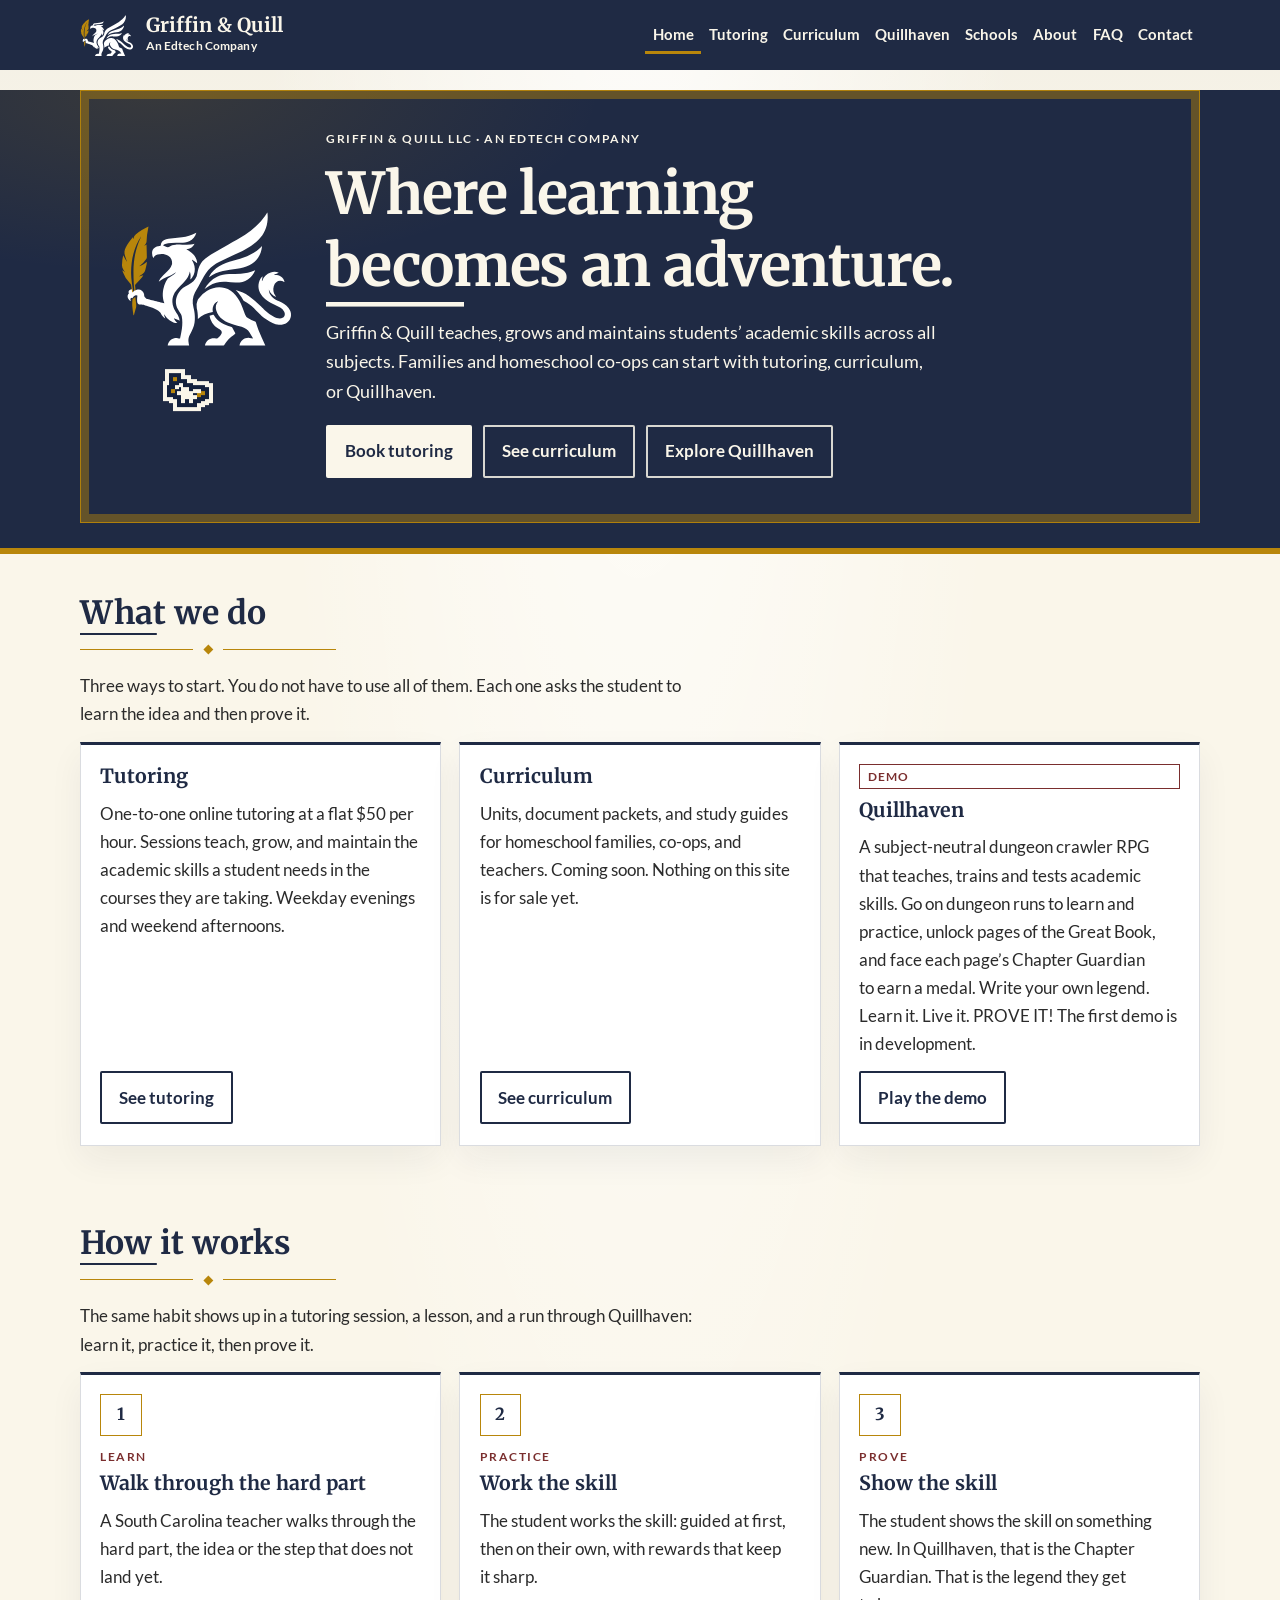
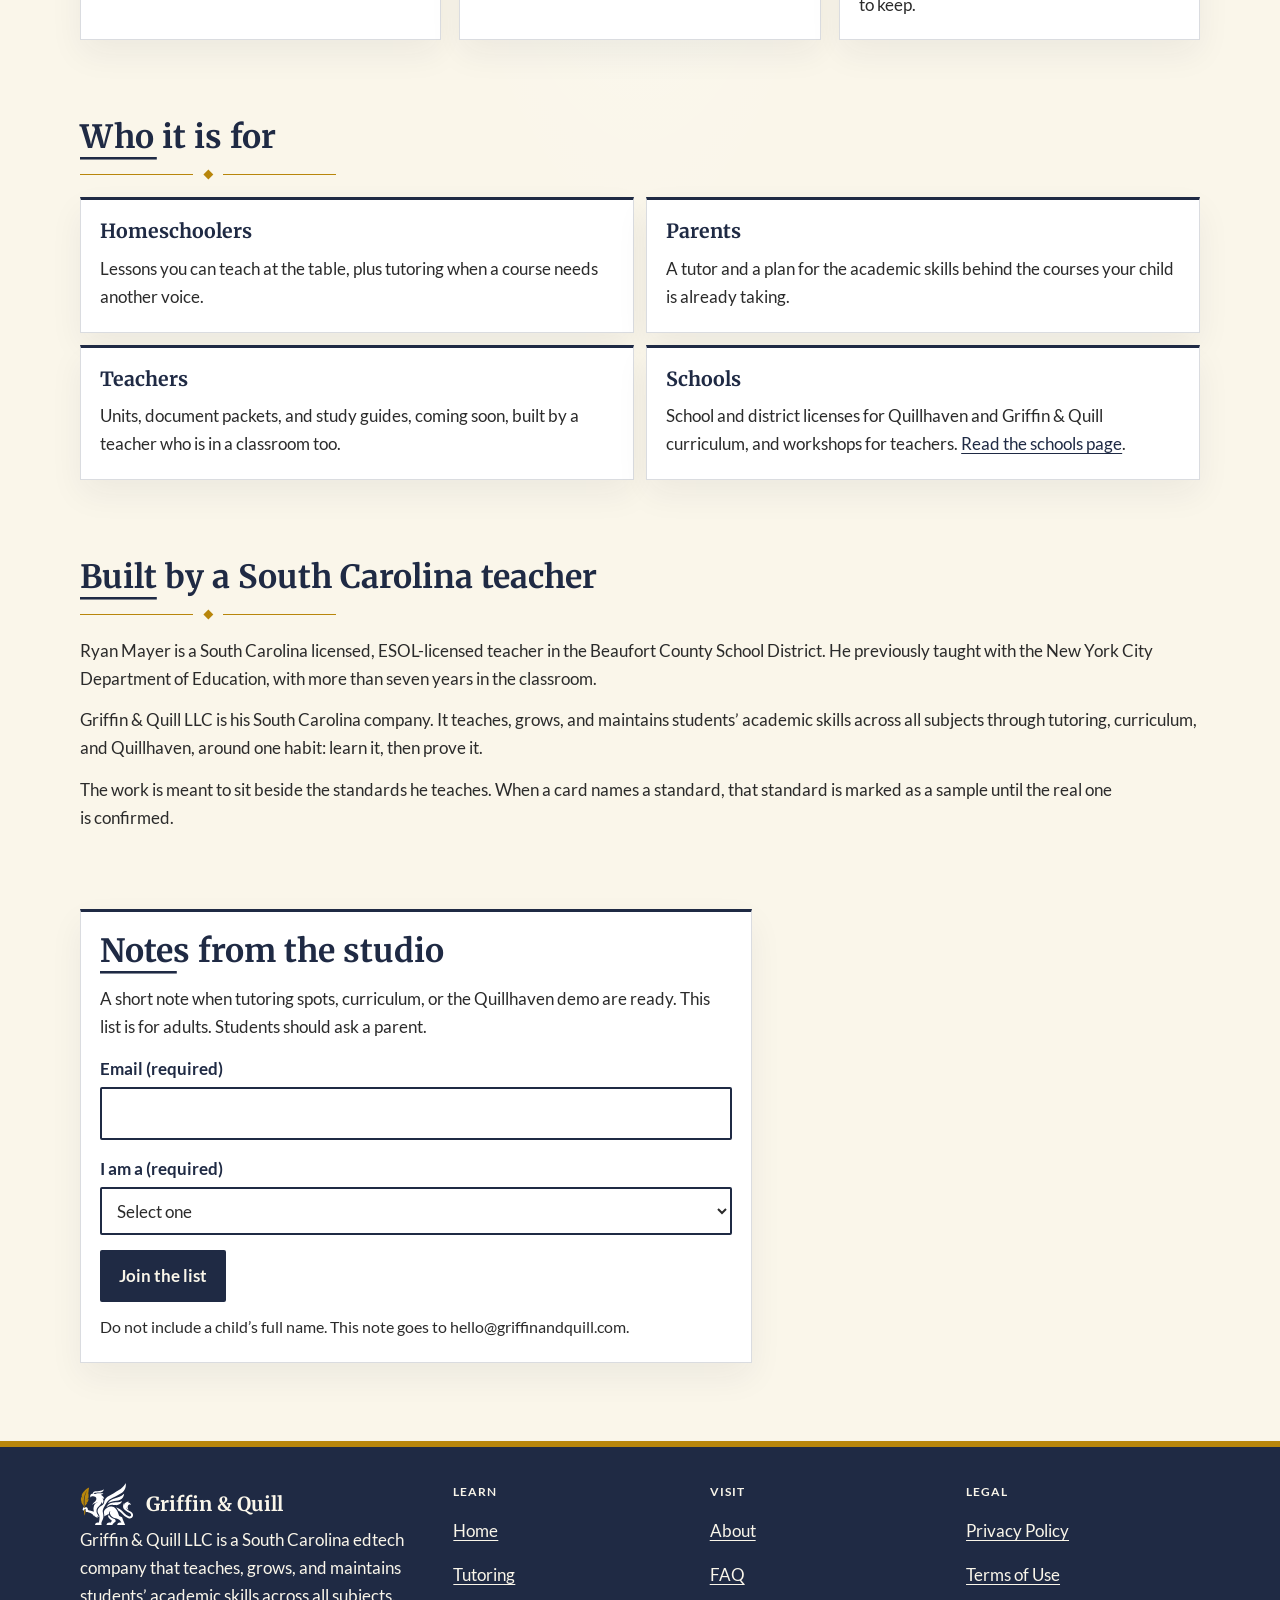
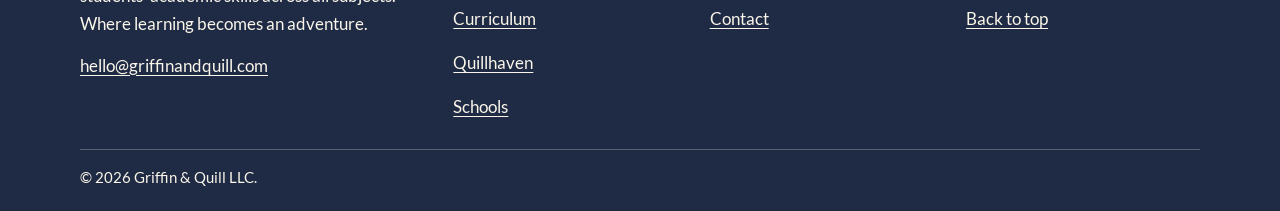
==== index.html @ e204d4a9 "Match the supplied site-copy sentences. Home, about, tutoring, schools, and the FAQ now use the chan" ====
<!DOCTYPE html>
<html lang="en">
<head>
  <meta charset="utf-8">
  <meta name="viewport" content="width=device-width, initial-scale=1">
  <meta name="description" content="Griffin &amp; Quill teaches, grows, and maintains students’ academic skills across subjects. Where learning becomes an adventure.">
  <meta name="theme-color" content="#1F2A44">
  <title>Griffin &amp; Quill | Where learning becomes an adventure</title>
  <meta property="og:title" content="Griffin &amp; Quill | Where learning becomes an adventure">
  <meta property="og:description" content="Griffin &amp; Quill teaches, grows, and maintains students’ academic skills across subjects. Where learning becomes an adventure.">
  <meta property="og:type" content="website">
  <meta property="og:url" content="https://www.griffinandquill.com/">
  <link rel="canonical" href="https://www.griffinandquill.com/">
  <meta property="og:image" content="https://www.griffinandquill.com/assets/og.png">
  <meta property="og:locale" content="en_US">
  <meta name="twitter:card" content="summary_large_image">
  <!-- Placeholder icons. Replace the files in /assets/icons/ with the final set. -->
  <link rel="icon" href="/favicon.svg" type="image/svg+xml">
  <link rel="icon" href="/favicon.ico" sizes="any">
  <link rel="icon" href="/assets/icons/favicon-32.png" type="image/png" sizes="32x32">
  <link rel="apple-touch-icon" href="/assets/icons/apple-touch-icon-180.png">
  <link rel="manifest" href="/assets/icons/site.webmanifest">
  <link rel="preload" href="fonts/merriweather-400.woff2" as="font" type="font/woff2" crossorigin>
  <link rel="preload" href="fonts/lato-400.woff2" as="font" type="font/woff2" crossorigin>
  <link rel="stylesheet" href="css/styles.css">
  <script>document.documentElement.classList.add("js");</script>
</head>
<body id="top">
  <svg class="sprite-filters" width="0" height="0" aria-hidden="true" focusable="false">
    <filter id="pixel-outline" x="-35%" y="-55%" width="170%" height="220%" color-interpolation-filters="sRGB" primitiveUnits="userSpaceOnUse">
      <feMorphology in="SourceAlpha" operator="dilate" radius="4" result="inner"></feMorphology>
      <feFlood flood-color="#14213d" result="navy"></feFlood>
      <feComposite in="navy" in2="inner" operator="in" result="navyInk"></feComposite>
      <feMorphology in="SourceAlpha" operator="dilate" radius="8" result="outer"></feMorphology>
      <feFlood flood-color="#faf6ea" result="cream"></feFlood>
      <feComposite in="cream" in2="outer" operator="in" result="creamInk"></feComposite>
      <feComposite in="navyInk" in2="creamInk" operator="over" result="rings"></feComposite>
      <feComposite in="SourceGraphic" in2="rings" operator="over"></feComposite>
    </filter>
  </svg>
  <a class="skip-link" href="#main">Skip to content</a>
  <header class="site-header">
    <div class="header-bar">
      <div class="container header-inner">
        <a class="brand" href="index.html">
          <img class="logo" src="assets/logo-icon.svg" alt="" width="160" height="127">
          <span class="wordmark">
            <span class="wordmark-name">Griffin &amp; Quill</span>
            <span class="wordmark-meta">An Edtech Company</span>
          </span>
        </a>
        <button type="button" class="nav-toggle" aria-expanded="false" aria-controls="site-nav">
          <span class="nav-toggle-icon" aria-hidden="true"></span>
          <span class="nav-toggle-label">Menu</span>
        </button>
        <nav id="site-nav" aria-label="Primary">
          <ul class="nav-list">
            <li><a href="index.html" aria-current="page">Home</a></li>
            <li><a href="tutoring.html">Tutoring</a></li>
            <li><a href="resources.html">Curriculum</a></li>
            <li><a href="worlds.html">Quillhaven</a></li>
            <li><a href="schools.html">Schools</a></li>
            <li><a href="about.html">About</a></li>
            <li><a href="faq.html">FAQ</a></li>
            <li><a href="contact.html">Contact</a></li>
          </ul>
        </nav>
      </div>
    </div>
  </header>
  <main id="main" tabindex="-1">
    <noscript>
      <p class="container note">JavaScript is off, so the menu button will not run. Page links still work. A form on this page needs JavaScript to send, or you can email the address in the footer.</p>
    </noscript>

    <div class="cover">
      <div class="container cover-frame">
        <div class="hero-grid">
          <div>
            <img class="logo logo-hero" src="assets/logo-hero.svg" alt="Griffin and Quill logo" width="400" height="318">
            <div class="motion-accents" aria-hidden="true">
              <div class="accent-flight" aria-hidden="true">
                <span class="accent-gryphon"></span>
                <span class="spark spark-a"></span>
                <span class="spark spark-b"></span>
                <span class="spark spark-c"></span>
              </div>
            </div>
          </div>
          <div>
            <p class="eyebrow">Griffin &amp; Quill LLC · An Edtech Company</p>
            <h1>
              <span class="tagline-static">
                <span class="h1-lead">Where learning becomes an adventure.</span>
              </span>
              <span class="tagline-type" aria-hidden="true"></span>
            </h1>
            <p class="lede">Griffin &amp; Quill teaches, grows and maintains students’ academic skills across all subjects. Families and homeschool co-ops can start with tutoring, curriculum, or Quillhaven.</p>
            <div class="hero-actions">
              <a class="btn btn-primary" href="tutoring.html#book">Book tutoring</a>
              <a class="btn btn-secondary" href="resources.html">See curriculum</a>
              <a class="btn btn-secondary" href="worlds.html">Explore Quillhaven</a>
            </div>
          </div>
        </div>
      </div>
    </div>

    <section class="section" aria-labelledby="do-title">
      <div class="container">
        <h2 id="do-title">What we do</h2>
        <div class="rule" aria-hidden="true"><span></span></div>
        <p class="section-intro">Three ways to start. You do not have to use all of them. Each one asks the student to learn the idea and then prove it.</p>
        <div class="grid-3">
          <article class="card">
            <h3>Tutoring</h3>
            <p>One-to-one online tutoring at a flat $50 per hour. Sessions teach, grow, and maintain the academic skills a student needs in the courses they are taking. Weekday evenings and weekend afternoons.</p>
            <p><a class="btn btn-secondary" href="tutoring.html">See tutoring</a></p>
          </article>
          <article class="card">
            <h3>Curriculum</h3>
            <p>Units, document packets, and study guides for homeschool families, co-ops, and teachers. Coming soon. Nothing on this site is for sale yet.</p>
            <p><a class="btn btn-secondary" href="resources.html">See curriculum</a></p>
          </article>
          <article class="card">
            <p class="stamp">Demo</p>
            <h3>Quillhaven</h3>
            <p>A subject-neutral dungeon crawler RPG that teaches, trains and tests academic skills. Go on dungeon runs to learn and practice, unlock pages of the Great Book, and face each page’s Chapter Guardian to earn a medal. Write your own legend. Learn it. Live it. PROVE IT! The first demo is in development.</p>
            <p><a class="btn btn-secondary" href="worlds.html#play">Play the demo</a></p>
          </article>
        </div>
      </div>
    </section>

    <section class="section" aria-labelledby="how-title">
      <div class="container">
        <h2 id="how-title">How it works</h2>
        <div class="rule" aria-hidden="true"><span></span></div>
        <p class="section-intro">The same habit shows up in a tutoring session, a lesson, and a run through Quillhaven: learn it, practice it, then prove it.</p>
        <ol class="steps grid-3">
          <li class="card">
            <p class="step-num" aria-hidden="true">1</p>
            <p class="step-kicker">Learn</p>
            <h3>Walk through the hard part</h3>
            <p>A South Carolina teacher walks through the hard part, the idea or the step that does not land yet.</p>
          </li>
          <li class="card">
            <p class="step-num" aria-hidden="true">2</p>
            <p class="step-kicker">Practice</p>
            <h3>Work the skill</h3>
            <p>The student works the skill: guided at first, then on their own, with rewards that keep it sharp.</p>
          </li>
          <li class="card">
            <p class="step-num" aria-hidden="true">3</p>
            <p class="step-kicker">Prove</p>
            <h3>Show the skill</h3>
            <p>The student shows the skill on something new. In Quillhaven, that is the Chapter Guardian. That is the legend they get to keep.</p>
          </li>
        </ol>
      </div>
    </section>

    <section class="section" aria-labelledby="who-title">
      <div class="container">
        <h2 id="who-title">Who it is for</h2>
        <div class="rule" aria-hidden="true"><span></span></div>
        <div class="who-list">
          <article class="card"><h3>Homeschoolers</h3><p>Lessons you can teach at the table, plus tutoring when a course needs another voice.</p></article>
          <article class="card"><h3>Parents</h3><p>A tutor and a plan for the academic skills behind the courses your child is already taking.</p></article>
          <article class="card"><h3>Teachers</h3><p>Units, document packets, and study guides, coming soon, built by a teacher who is in a classroom too.</p></article>
          <article class="card"><h3>Schools</h3><p>School and district licenses for Quillhaven and Griffin &amp; Quill curriculum, and workshops for teachers. <a href="schools.html">Read the schools page</a>.</p></article>
        </div>
      </div>
    </section>

    <section class="section" aria-labelledby="cred-title">
      <div class="container">
        <h2 id="cred-title">Built by a South Carolina teacher</h2>
        <div class="rule" aria-hidden="true"><span></span></div>
        <p>Ryan Mayer is a South Carolina licensed, ESOL-licensed teacher in the Beaufort County School District. He previously taught with the New York City Department of Education, with more than seven years in the classroom.</p>
        <p>Griffin &amp; Quill LLC is his South Carolina company. It teaches, grows, and maintains students’ academic skills across all subjects through tutoring, curriculum, and Quillhaven, around one habit: learn it, then prove it.</p>
        <p>The work is meant to sit beside the standards he teaches. When a card names a standard, that standard is marked as a sample until the real one is confirmed.</p>
      </div>
    </section>

    <section class="section" id="newsletter" aria-labelledby="news-title">
      <div class="container">
        <div class="form-card form-wrap">
          <h2 id="news-title">Notes from the studio</h2>
          <p>A short note when tutoring spots, curriculum, or the Quillhaven demo are ready. This list is for adults. Students should ask a parent.</p>
          <form data-form="hello" method="POST" action="#">
            <p class="thanks" data-thanks tabindex="-1" hidden>Thanks. Your note is on its way.</p>
            <p class="form-error" data-form-error tabindex="-1" hidden>That note did not send. Write to <a href="mailto:hello@griffinandquill.com">hello@griffinandquill.com</a>.</p>
            <p class="visually-hidden"><label for="hp-news">Leave this empty</label><input id="hp-news" name="_honey" type="text" tabindex="-1" autocomplete="off"></p>
            <input type="hidden" name="_subject" value="Newsletter">
            <input type="hidden" name="_captcha" value="false">
            <div class="field">
              <label for="news-email">Email (required)</label>
              <input id="news-email" name="email" type="email" autocomplete="email" required>
            </div>
            <div class="field">
              <label for="news-who">I am a (required)</label>
              <select id="news-who" name="who" required>
                <option value="">Select one</option>
                <option>Parent or guardian</option>
                <option>Homeschooler</option>
                <option>Teacher</option>
                <option>Lifelong learner</option>
                <option>School or district</option>
              </select>
            </div>
            <button class="btn btn-primary" type="submit">Join the list</button>
            <p class="note">Do not include a child’s full name. This note goes to hello@griffinandquill.com.</p>
          </form>
        </div>
      </div>
    </section>
  </main>
  <footer class="site-footer">
    <div class="container footer-grid">
      <div>
        <a class="footer-brand" href="index.html">
          <img class="logo" src="assets/logo-icon.svg" alt="" width="160" height="127">
          <span class="wordmark-name">Griffin &amp; Quill</span>
        </a>
        <p>Griffin &amp; Quill LLC is a South Carolina edtech company that teaches, grows, and maintains students’ academic skills across all subjects. Where learning becomes an adventure.</p>
        <p><a href="mailto:hello@griffinandquill.com">hello@griffinandquill.com</a></p>
      </div>
      <div>
        <p class="footer-label" id="foot-learn">Learn</p>
        <ul class="footer-links" aria-labelledby="foot-learn">
              <li><a href="index.html" aria-current="page">Home</a></li>
              <li><a href="tutoring.html">Tutoring</a></li>
              <li><a href="resources.html">Curriculum</a></li>
              <li><a href="worlds.html">Quillhaven</a></li>
              <li><a href="schools.html">Schools</a></li>
        </ul>
      </div>
      <div>
        <p class="footer-label" id="foot-visit">Visit</p>
        <ul class="footer-links" aria-labelledby="foot-visit">
              <li><a href="about.html">About</a></li>
              <li><a href="faq.html">FAQ</a></li>
              <li><a href="contact.html">Contact</a></li>
        </ul>
      </div>
      <div>
        <p class="footer-label" id="foot-legal">Legal</p>
        <ul class="footer-links" aria-labelledby="foot-legal">
          <li><a href="privacy.html">Privacy Policy</a></li>
          <li><a href="terms.html">Terms of Use</a></li>
          <li><a href="#top">Back to top</a></li>
        </ul>
      </div>
    </div>
    <div class="container">
      <p class="fineprint">© 2026 Griffin &amp; Quill LLC.</p>
    </div>
  </footer>
  <script src="js/form-config.js"></script>
  <script src="js/main.js"></script>
</body>
</html>
---- css/styles.css ----
/* Griffin & Quill v2
   Merriweather and Lato are self-hosted under the SIL Open Font License.
   Gold #B8860B on cream is about 3:1, so gold is not used for text on light backgrounds.
   Gold on navy is about 4.4:1, so gold text is limited to large bold type on navy. */

@font-face {
  font-family: "Merriweather";
  font-style: normal;
  font-weight: 400 700;
  font-display: swap;
  src: url("../fonts/merriweather-400.woff2") format("woff2");
}

@font-face {
  font-family: "Merriweather";
  font-style: italic;
  font-weight: 400;
  font-display: swap;
  src: url("../fonts/merriweather-400-italic.woff2") format("woff2");
}

@font-face {
  font-family: "Lato";
  font-style: normal;
  font-weight: 400;
  font-display: swap;
  src: url("../fonts/lato-400.woff2") format("woff2");
}

@font-face {
  font-family: "Lato";
  font-style: normal;
  font-weight: 700;
  font-display: swap;
  src: url("../fonts/lato-700.woff2") format("woff2");
}

:root {
  --navy: #1f2a44;
  --gold: #b8860b;
  --cream: #faf6ea;
  --charcoal: #2b2b2b;
  --burgundy: #7a2e2e;
  --white: #ffffff;
  --ink: #141c30;
  --serif: "Merriweather", Georgia, "Times New Roman", serif;
  --sans: "Lato", "Helvetica Neue", Arial, sans-serif;
  --header-offset: 7.5rem;
  --measure: 40rem;
}

*,
*::before,
*::after { box-sizing: border-box; }

html { scroll-behavior: smooth; }

@media (prefers-reduced-motion: reduce) {
  html { scroll-behavior: auto; }
  *,
  *::before,
  *::after {
    animation: none !important;
    transition: none !important;
  }
}

body {
  margin: 0;
  min-height: 100vh;
  display: flex;
  flex-direction: column;
  font-family: var(--sans);
  font-size: 1.0625rem;
  line-height: 1.65;
  color: var(--charcoal);
  background-color: var(--cream);
  background-image:
    radial-gradient(ellipse at 50% -10%, rgba(255, 255, 255, 0.85), transparent 42%),
    linear-gradient(180deg, rgba(31, 42, 68, 0.035), transparent 14rem);
  color-scheme: light;
}

main { flex: 1; }

img,
svg { max-width: 100%; height: auto; }

h1, h2, h3 {
  font-family: var(--serif);
  color: var(--navy);
  line-height: 1.25;
  font-weight: 700;
  text-wrap: balance;
  margin: 0 0 0.7rem;
}

h1 { font-size: clamp(2.15rem, 4.6vw, 3.6rem); letter-spacing: -0.02em; }
h2 { font-size: clamp(1.6rem, 2.5vw, 2.15rem); }
h3 { font-size: 1.22rem; }

p { margin: 0 0 0.85rem; text-wrap: pretty; }
p:last-child { margin-bottom: 0; }

a {
  color: var(--navy);
  text-underline-offset: 0.18em;
}

a:hover { color: var(--burgundy); }
a:visited { color: var(--navy); }

:focus-visible {
  outline: 3px solid var(--navy);
  outline-offset: 3px;
}

.skip-link {
  position: absolute;
  left: 0.75rem;
  top: 0.75rem;
  transform: translateY(-220%);
  background: var(--white);
  color: var(--navy);
  padding: 0.6rem 0.9rem;
  z-index: 80;
  font-weight: 700;
  border: 2px solid var(--navy);
  text-decoration: none;
}

.skip-link:focus { transform: none; }

.container {
  width: min(1120px, calc(100% - 2rem));
  margin-inline: auto;
}

.site-header {
  position: sticky;
  top: 0;
  z-index: 40;
  background: var(--navy);
}

.site-header :focus-visible,
.site-footer :focus-visible,
.cover :focus-visible,
.band :focus-visible,
.callout :focus-visible {
  outline-color: var(--cream);
}

.form-error {
  background: var(--burgundy);
  color: var(--cream);
  font-weight: 700;
  padding: 0.75rem 0.9rem;
}

.form-error a { color: var(--cream); }

.bramble-frame {
  width: 54px;
  height: 60px;
  margin: 0 auto 0.35rem;
  background: url("../img/quillhaven/sprites/bramble-idle.png") 0 0 / 216px 60px no-repeat;
  image-rendering: pixelated;
}

.header-bar { background: var(--navy); }

.header-inner {
  position: relative;
  display: flex;
  flex-wrap: wrap;
  align-items: center;
  justify-content: space-between;
  gap: 0.75rem 1rem;
  min-height: 4.4rem;
  padding: 0.55rem 0;
}

.brand,
.footer-brand {
  display: flex;
  align-items: center;
  gap: 0.7rem;
  text-decoration: none;
  color: var(--cream);
  min-width: 0;
}

.brand:hover,
.footer-brand:hover,
.brand:visited,
.footer-brand:visited { color: var(--cream); }

.logo {
  width: 3.4rem;
  height: auto;
  flex: 0 0 auto;
  display: block;
}

.logo-hero {
  width: min(11rem, 46vw);
  height: auto;
  display: block;
}

img.logo {
  object-fit: contain;
  background: transparent;
}

.wordmark-name {
  display: block;
  font-family: var(--serif);
  font-weight: 700;
  font-size: 1.22rem;
  color: var(--cream);
  line-height: 1.15;
}

.wordmark-meta {
  display: block;
  color: var(--cream);
  font-size: 0.78rem;
  font-weight: 700;
  letter-spacing: 0.01em;
}

.nav-toggle {
  display: none;
  align-items: center;
  gap: 0.45rem;
  background: var(--cream);
  color: var(--navy);
  border: 2px solid var(--cream);
  border-radius: 2px;
  padding: 0.4rem 0.85rem;
  font: inherit;
  font-weight: 700;
  min-height: 44px;
  cursor: pointer;
}

.nav-toggle-icon {
  width: 1.05rem;
  height: 2px;
  background: var(--navy);
  box-shadow: 0 -6px 0 var(--navy), 0 6px 0 var(--navy);
}

.nav-list {
  list-style: none;
  margin: 0;
  padding: 0;
  display: flex;
  flex-direction: column;
}

.nav-list a {
  color: var(--cream);
  text-decoration: none;
  font-weight: 700;
  display: flex;
  align-items: center;
  min-height: 44px;
  padding: 0.35rem 0.65rem;
  border-bottom: 2px solid transparent;
}

.nav-list a:hover,
.nav-list a:focus-visible {
  text-decoration: underline;
  color: var(--cream);
}

.nav-list a:visited { color: var(--cream); }

.nav-list a[aria-current="page"],
.nav-list a[aria-current="page"]:visited {
  color: var(--navy);
  background-color: var(--cream);
  text-decoration: none;
}

@media (max-width: 1000px) {
  .js .nav-toggle { display: inline-flex; }
  .wordmark-name { font-size: 1.05rem; }
  .js #site-nav {
    display: none;
    position: absolute;
    top: calc(100% + 0.35rem);
    left: 0;
    right: 0;
    z-index: 50;
    background: var(--navy);
    border: 2px solid var(--gold);
    padding: 0.35rem;
  }
  .js #site-nav.is-open { display: block; }
}

@media (min-width: 1001px) {
  .header-inner { flex-wrap: nowrap; }
  #site-nav { flex: 1 1 auto; min-width: 0; }
  .nav-list {
    flex-direction: row;
    flex-wrap: wrap;
    justify-content: flex-end;
    gap: 0.05rem;
  }
  .nav-list a {
    min-height: 2.6rem;
    padding: 0.25rem 0.45rem;
    font-size: 0.95rem;
  }
  /* :visited outranks the current-page rule and may change color only.
     Without this pair, a visited item is navy on the navy bar and the gold underline is all that remains. */
  .nav-list a[aria-current="page"],
  .nav-list a[aria-current="page"]:visited {
    background-color: transparent;
    color: var(--cream);
    box-shadow: inset 0 -3px 0 var(--gold);
  }
}

.cover {
  background:
    radial-gradient(ellipse at 12% 0%, rgba(184, 134, 11, 0.16), transparent 28rem),
    var(--navy);
  color: var(--cream);
  border-bottom: 6px solid var(--gold);
}

.cover-frame {
  position: relative;
  z-index: 3;
  margin: 1.25rem auto 1.6rem;
  padding: clamp(1.25rem, 3vw, 2.6rem);
  box-shadow:
    inset 0 0 0 1px rgba(184, 134, 11, 0.9),
    inset 0 0 0 8px rgba(31, 42, 68, 0.001),
    inset 0 0 0 9px rgba(184, 134, 11, 0.45);
}

.cover h1,
.cover h2,
.cover p { color: var(--cream); }

.h1-lead { display: block; }

.secondary-line {
  margin: 0 0 0.85rem;
  max-width: 40rem;
  font-family: var(--serif);
  font-weight: 700;
  font-size: 1.25rem;
  line-height: 1.35;
  color: var(--navy);
}

.cover .secondary-line {
  margin-top: 0.9rem;
  color: var(--cream);
}

.h1-rest {
  display: block;
  margin-top: 0.35rem;
  color: var(--gold);
  font-size: clamp(1.5rem, 3vw, 2.15rem);
  font-weight: 700;
  letter-spacing: 0.01em;
}

.eyebrow {
  margin: 0 0 0.55rem;
  font-weight: 700;
  letter-spacing: 0.12em;
  text-transform: uppercase;
  color: var(--burgundy);
  font-size: 0.78rem;
}

.cover .eyebrow { color: var(--cream); }

.lede {
  font-size: 1.12rem;
  max-width: 40rem;
}

.page-hero { padding: 2.4rem 0 0.2rem; }

.hero-grid {
  display: grid;
  gap: 1.5rem;
  align-items: center;
}

@media (min-width: 900px) {
  .hero-grid { grid-template-columns: auto 1fr; gap: 2rem; }
}

.logo-swap,
.cover .logo-swap {
  margin: 0.55rem 0 0;
  max-width: 18rem;
  color: var(--navy);
  background: var(--cream);
  font-size: 0.82rem;
  font-weight: 700;
  line-height: 1.35;
  padding: 0.35rem 0.5rem;
}

.hero-actions,
.cluster {
  display: flex;
  flex-wrap: wrap;
  gap: 0.7rem;
  margin: 1.15rem 0 0.4rem;
}

.section { padding: 2.4rem 0; }

.section > .container,
.band > .container,
.site-footer {
  position: relative;
  z-index: 3;
}

.section-intro { max-width: var(--measure); }
.space-top { margin-top: 1.25rem; }

.rule {
  display: flex;
  align-items: center;
  gap: 0.75rem;
  margin: 0 0 1.2rem;
  max-width: 16rem;
}

.rule::before,
.rule::after {
  content: "";
  height: 1px;
  flex: 1;
  background: var(--gold);
}

.rule span {
  width: 0.42rem;
  height: 0.42rem;
  background: var(--gold);
  transform: rotate(45deg);
}

.grid-3,
.grid-2,
.card-grid,
.product-grid {
  display: grid;
  gap: 1.15rem;
}

@media (min-width: 700px) {
  .grid-2,
  .product-grid,
  .card-grid { grid-template-columns: 1fr 1fr; }
  .grid-3 { grid-template-columns: 1fr 1fr; }
}

@media (min-width: 1000px) {
  .grid-3,
  .product-grid { grid-template-columns: 1fr 1fr 1fr; }
  .card-grid.cols-4 { grid-template-columns: 1fr 1fr 1fr 1fr; }
  .footer-links a { min-height: 2.2rem; }
}

.card,
.form-card,
.callout-plain,
.quote {
  background: var(--white);
  border: 1px solid rgba(31, 42, 68, 0.16);
  border-top: 3px solid var(--navy);
  box-shadow: 0 14px 32px rgba(31, 42, 68, 0.06);
  padding: 1.2rem 1.2rem 1.3rem;
}

.card h3,
.form-card h2,
.callout-plain h2 { margin-top: 0; }

.card {
  display: flex;
  flex-direction: column;
}

.card > p:has(> .btn),
.card > .card-actions,
.card > .price-note:last-child {
  margin-top: auto;
}

.btn {
  display: inline-flex;
  align-items: center;
  justify-content: center;
  gap: 0.35rem;
  min-height: 44px;
  padding: 0.65rem 1.05rem;
  border: 2px solid var(--navy);
  border-radius: 2px;
  font: inherit;
  font-weight: 700;
  text-decoration: none;
  cursor: pointer;
  background: var(--navy);
  color: var(--cream);
}

a.btn:hover,
button.btn:hover { text-decoration: none; }

a.btn-primary,
a.btn-primary:visited,
button.btn-primary {
  background: var(--navy);
  color: var(--cream);
  border-color: var(--navy);
}

a.btn-primary:hover,
button.btn-primary:hover {
  background: var(--burgundy);
  border-color: var(--burgundy);
  color: var(--cream);
}

a.btn-secondary,
a.btn-secondary:visited {
  background: var(--white);
  color: var(--navy);
}

a.btn-secondary:hover {
  background: var(--navy);
  color: var(--cream);
}

.cover a.btn-primary,
.cover a.btn-primary:visited {
  background: var(--cream);
  color: var(--navy);
  border-color: var(--cream);
}

.cover a.btn-primary:hover {
  background: var(--white);
  color: var(--burgundy);
  border-color: var(--white);
}

.cover a.btn-secondary,
.cover a.btn-secondary:visited {
  background: transparent;
  color: var(--cream);
  border-color: rgba(250, 246, 234, 0.85);
}

.cover a.btn-secondary:hover {
  background: var(--cream);
  color: var(--navy);
}

a.btn-on-dark,
a.btn-on-dark:visited {
  background: var(--cream);
  color: var(--navy);
  border-color: var(--cream);
}

a.btn-on-dark:hover {
  background: var(--white);
  color: var(--burgundy);
}

button.btn-soon,
button.btn-soon:hover {
  background: var(--cream);
  color: var(--navy);
  border-color: var(--navy);
  cursor: not-allowed;
}

@media (prefers-reduced-motion: no-preference) {
  .btn,
  .card,
  .quote {
    transition: background-color 0.2s ease, color 0.2s ease, border-color 0.2s ease, box-shadow 0.2s ease, transform 0.22s ease;
  }
}

@media (prefers-reduced-motion: no-preference) and (hover: hover) {
  .card:hover,
  .quote:hover {
    transform: translateY(-6px);
    box-shadow:
      0 16px 28px rgba(31, 42, 68, 0.12),
      0 0 0 1px rgba(184, 134, 11, 0.7),
      0 0 22px rgba(184, 134, 11, 0.38);
  }
}

.stamp {
  display: inline-block;
  margin: 0 0 0.55rem;
  padding: 0.1rem 0.5rem;
  border: 1px solid var(--burgundy);
  color: var(--burgundy);
  background: var(--white);
  font-weight: 700;
  font-size: 0.75rem;
  letter-spacing: 0.08em;
  text-transform: uppercase;
}

.steps {
  list-style: none;
  margin: 0;
  padding: 0;
  counter-reset: step;
}

.step-num {
  display: flex;
  align-items: center;
  justify-content: center;
  width: 2.6rem;
  height: 2.6rem;
  margin: 0 0 0.7rem;
  border: 1px solid var(--gold);
  color: var(--navy);
  font-family: var(--serif);
  font-weight: 700;
  font-size: 1.05rem;
}

.step-kicker {
  margin: 0 0 0.2rem;
  font-size: 0.78rem;
  font-weight: 700;
  letter-spacing: 0.12em;
  text-transform: uppercase;
  color: var(--burgundy);
}

.price {
  font-family: var(--serif);
  font-size: 1.85rem;
  color: var(--navy);
  margin: 0.2rem 0;
  line-height: 1.15;
}

.price span {
  font-family: var(--sans);
  font-size: 0.95rem;
  font-weight: 700;
}

.price-note { font-weight: 700; color: var(--navy); }

.meta .price-note {
  display: block;
  margin-top: 0.25rem;
  font-size: 0.92rem;
  line-height: 1.4;
}

.meta { margin: 0.75rem 0 1rem; }
.meta div {
  display: grid;
  grid-template-columns: 6.5rem 1fr;
  gap: 0.35rem 0.75rem;
  margin-bottom: 0.35rem;
}
.meta dt { font-weight: 700; color: var(--navy); }
.meta dd { margin: 0; }

.card-actions { margin-top: 0.35rem; }

.callout {
  background: var(--navy);
  color: var(--cream);
  padding: 1.4rem 1.3rem;
  border-top: 3px solid var(--gold);
}

.callout h2,
.callout p,
.callout li { color: var(--cream); }

.callout a:not(.btn) { color: var(--cream); }

.band {
  background: var(--navy);
  color: var(--cream);
  padding: 2.6rem 0;
}

.band h2,
.band p { color: var(--cream); }

.band .example-banner { color: var(--navy); }

.band .quote p { color: var(--charcoal); }

.band .quote .stamp { color: var(--burgundy); }

.example-banner {
  display: inline-block;
  background: var(--cream);
  color: var(--navy);
  padding: 0.35rem 0.75rem;
  font-weight: 700;
  margin: 0 0 1rem;
}

.quote { margin: 0; }

.quote blockquote {
  margin: 0;
  font-family: var(--serif);
  font-style: italic;
  font-size: 1.05rem;
  color: var(--navy);
}

.quote figcaption {
  color: var(--navy);
  font-weight: 700;
  margin-top: 0.85rem;
}

.placeholder-board {
  border: 1px dashed var(--burgundy);
  background: var(--white);
  padding: 1rem 1.1rem;
}

.placeholder-board strong { color: var(--burgundy); }

.portrait-slot,
.art-slot,
.pixel-slot {
  display: grid;
  place-items: center;
  align-content: center;
  text-align: center;
  gap: 0.35rem;
  min-height: 11rem;
  padding: 1rem;
  border: 1px dashed var(--navy);
  background:
    repeating-linear-gradient(-45deg, transparent, transparent 8px, rgba(31, 42, 68, 0.05) 8px, rgba(31, 42, 68, 0.05) 9px),
    var(--cream);
  color: var(--navy);
  font-weight: 700;
}

.portrait-slot p,
.art-slot p,
.pixel-slot p { margin: 0; color: var(--navy); }

.legal-banner {
  background: var(--burgundy);
  color: var(--cream);
  font-weight: 700;
  padding: 0.85rem 1rem;
  margin: 0.2rem 0 1.1rem;
  max-width: 44rem;
}

.prose h2 { margin-top: 1.8rem; }
.prose p,
.prose li { max-width: 68ch; }
.prose ul { margin: 0 0 0.8rem; padding-left: 1.2rem; }
.prose li { margin: 0.3rem 0; }

.display-404 {
  font-family: var(--serif);
  font-size: clamp(4rem, 12vw, 6.5rem);
  line-height: 0.9;
  color: var(--navy);
  margin: 0;
}

details.faq {
  background: var(--white);
  border: 1px solid rgba(31, 42, 68, 0.18);
  border-left: 3px solid var(--navy);
  margin: 0 0 0.65rem;
}

summary {
  cursor: pointer;
  font-weight: 700;
  color: var(--navy);
  padding: 0.85rem 1rem;
  min-height: 44px;
  list-style: none;
  display: flex;
  justify-content: space-between;
  gap: 1rem;
  align-items: center;
}

summary::-webkit-details-marker { display: none; }
summary::marker { content: ""; }

summary::after {
  content: "+";
  font-weight: 700;
  color: var(--burgundy);
  font-size: 1.25rem;
  line-height: 1;
}

details[open] summary::after { content: "–"; }

.answer { padding: 0 1rem 1rem; }

.form-wrap { max-width: 42rem; }

.field { margin-bottom: 0.9rem; }

.field label,
.choice,
legend {
  font-weight: 700;
  color: var(--navy);
}

.field label { display: block; margin-bottom: 0.3rem; }

input,
textarea,
select {
  width: 100%;
  padding: 0.65rem 0.7rem;
  border: 2px solid var(--navy);
  border-radius: 2px;
  background: var(--white);
  color: var(--charcoal);
  font: inherit;
  min-height: 44px;
}

textarea { min-height: 8rem; resize: vertical; }

input:user-invalid,
select:user-invalid,
textarea:user-invalid {
  border-color: var(--burgundy);
  border-width: 3px;
}

fieldset {
  border: 1px solid rgba(31, 42, 68, 0.3);
  margin: 0 0 0.9rem;
  padding: 0.7rem 0.9rem 0.85rem;
  background: var(--cream);
}

legend { padding: 0 0.3rem; }

.choices { display: flex; flex-direction: column; }

.choice {
  display: flex;
  align-items: center;
  gap: 0.55rem;
  min-height: 44px;
}

.choice input {
  width: 1.15rem;
  height: 1.15rem;
  accent-color: var(--navy);
}

.form-grid { display: grid; gap: 0 0.9rem; }

@media (min-width: 720px) {
  .form-grid.two { grid-template-columns: 1fr 1fr; }
}

.note { font-size: 0.98rem; max-width: 62ch; margin-top: 0.8rem; }

.thanks {
  background: var(--navy);
  color: var(--cream);
  padding: 0.85rem 1rem;
  font-weight: 700;
  margin: 0 0 0.9rem;
}

.link-note {
  margin: 0.55rem 0 0;
  font-weight: 700;
  color: var(--navy);
  background: var(--cream);
  border: 2px solid var(--navy);
  padding: 0.45rem 0.65rem;
}

.plain-list { padding-left: 1.2rem; }
.plain-list li { margin: 0.35rem 0; }

.topic-nav {
  display: flex;
  flex-wrap: wrap;
  gap: 0.4rem 0.9rem;
  list-style: none;
  padding: 0;
  margin: 0.8rem 0 0;
}

.topic-nav a { font-weight: 700; }

.site-footer {
  background: var(--navy);
  color: var(--cream);
  border-top: 6px solid var(--gold);
  margin-top: 2.5rem;
  padding: 2.2rem 0 1.3rem;
}

.site-footer a,
.site-footer a:visited { color: var(--cream); }
.site-footer a:hover { color: var(--cream); }

.footer-grid {
  display: grid;
  gap: 1.4rem;
}

@media (min-width: 800px) {
  .footer-grid { grid-template-columns: 1.5fr 1fr 1fr 1fr; }
}

.footer-label {
  margin: 0 0 0.35rem;
  font-weight: 700;
  letter-spacing: 0.08em;
  text-transform: uppercase;
  font-size: 0.78rem;
  color: var(--cream);
}

.footer-links {
  list-style: none;
  margin: 0;
  padding: 0;
}

.footer-links a {
  display: inline-flex;
  align-items: center;
  min-height: 44px;
  text-decoration: underline;
  text-underline-offset: 0.16em;
}

.fineprint {
  margin-top: 1.3rem;
  padding-top: 0.9rem;
  border-top: 1px solid rgba(250, 246, 234, 0.28);
  font-size: 0.95rem;
}

.visually-hidden {
  position: absolute;
  width: 1px;
  height: 1px;
  padding: 0;
  margin: -1px;
  overflow: hidden;
  clip: rect(0, 0, 0, 0);
  white-space: nowrap;
  border: 0;
}

[id] { scroll-margin-top: var(--header-offset); }

::selection {
  background: var(--navy);
  color: var(--cream);
}

.split {
  display: grid;
  gap: 1.25rem;
}

@media (min-width: 800px) {
  .split { grid-template-columns: 0.9fr 1.1fr; align-items: center; }
  .split.flip { grid-template-columns: 1.1fr 0.9fr; }
}

.who-list {
  display: grid;
  gap: 0.75rem;
}

@media (min-width: 700px) {
  .who-list { grid-template-columns: 1fr 1fr; }
}

/* Quillhaven only: pixel-art accent. The rest of the site stays book-like. */
.page-quillhaven main {
  background-color: var(--ink);
  background-image:
    linear-gradient(rgba(250, 246, 234, 0.06) 1px, transparent 1px),
    linear-gradient(90deg, rgba(250, 246, 234, 0.06) 1px, transparent 1px);
  background-size: 8px 8px;
  color: var(--cream);
}

.page-quillhaven :focus-visible { outline-color: var(--cream); }

.page-quillhaven main h1,
.page-quillhaven main h2,
.page-quillhaven main p,
.page-quillhaven main li,
.page-quillhaven main .eyebrow { color: var(--cream); }

.page-quillhaven main .town-banner { color: var(--gold); }

.page-quillhaven main .eyebrow { letter-spacing: 0.14em; }

.page-quillhaven main .card,
.page-quillhaven main .form-card,
.page-quillhaven main .callout-plain,
.page-quillhaven main .pixel-slot {
  border-radius: 0;
  border: 4px solid #0b1020;
  box-shadow: 6px 6px 0 var(--gold);
  background: var(--cream);
  color: var(--charcoal);
}

.page-quillhaven main .card h3,
.page-quillhaven main .card p,
.page-quillhaven main .card li,
.page-quillhaven main .form-card h2,
.page-quillhaven main .form-card p,
.page-quillhaven main .form-card label,
.page-quillhaven main .form-card legend,
.page-quillhaven main .callout-plain h2,
.page-quillhaven main .callout-plain p,
.page-quillhaven main .pixel-slot p { color: var(--navy); }

.page-quillhaven main .form-card .thanks {
  color: var(--cream);
  background: var(--navy);
}

.page-quillhaven main .callout {
  border-radius: 0;
  border: 4px solid var(--gold);
  box-shadow: 6px 6px 0 #0b1020;
}

.page-quillhaven main .btn { border-radius: 0; }

.page-quillhaven main a.btn-primary,
.page-quillhaven main a.btn-primary:visited {
  background: var(--cream);
  color: var(--navy);
  border-color: var(--cream);
}

.page-quillhaven main a.btn-primary:hover {
  background: var(--white);
  color: var(--burgundy);
  border-color: var(--white);
}

.page-quillhaven main a.btn-secondary,
.page-quillhaven main a.btn-secondary:visited {
  background: transparent;
  color: var(--cream);
  border-color: var(--cream);
}

.page-quillhaven main a.btn-secondary:hover {
  background: var(--cream);
  color: var(--navy);
}

.page-quillhaven main .form-card .btn-primary,
.page-quillhaven main .form-card .btn-primary:hover {
  background: var(--navy);
  color: var(--cream);
  border-color: var(--navy);
}

.page-quillhaven main .rule::before,
.page-quillhaven main .rule::after,
.page-quillhaven main .rule span {
  background: var(--gold);
}

.pixel-slot {
  width: min(100%, 16rem);
  min-height: 16rem;
  aspect-ratio: 1;
  background:
    linear-gradient(rgba(31, 42, 68, 0.18) 1px, transparent 1px),
    linear-gradient(90deg, rgba(31, 42, 68, 0.18) 1px, transparent 1px),
    var(--cream);
  background-size: 16px 16px, 16px 16px, auto;
  image-rendering: pixelated;
}

.pixel-sprite {
  display: block;
  margin: 0 0 0.85rem;
  image-rendering: crisp-edges;
  image-rendering: pixelated;
}

.sprite-adult {
  width: 128px;
  height: 128px;
}

.sprite-kid {
  width: 96px;
  height: 96px;
}

.sprite-bldg-128,
.sprite-bldg-96,
.sprite-bldg-64 {
  max-width: none;
  flex: none;
}

.sprite-bldg-128 {
  width: 256px;
  height: 256px;
}

.sprite-bldg-96 {
  width: 192px;
  height: 192px;
}

.sprite-bldg-64 {
  width: 128px;
  height: 128px;
}

/* Source-pixel padding × 2, so the opaque foot lands on the ground line. */
.foot-academy { --pad-b: 56; }
.foot-town-hall { --pad-b: 40; }
.foot-map-room { --pad-b: 30; }
.foot-printers { --pad-b: 36; }
.foot-science { --pad-b: 42; }
.foot-cottage { --pad-b: 28; }
.foot-market { --pad-b: 24; }
.foot-tahne { --pad-b: 6; }
.foot-merlin { --pad-b: 2; }
.foot-winston { --pad-b: 4; }
.foot-brittany { --pad-b: 2; }
.foot-ruth { --pad-b: 4; }
.foot-rudy { --pad-b: 4; }

.sprite-stand,
.plot-stage {
  position: relative;
  display: flex;
  align-items: flex-end;
  justify-content: center;
  width: 100%;
  overflow: hidden;
}

.sprite-stand { margin: 0 0 0.85rem; padding-bottom: 12px; }
.plot-stage { padding-bottom: 14px; }

.sprite-ground,
.plot-ground {
  position: absolute;
  left: 0;
  right: 0;
  bottom: 0;
  z-index: 2;
  background: #2f4a34;
  box-shadow: inset 0 3px 0 #1a2e1c;
  pointer-events: none;
}

.sprite-ground { height: 12px; left: 18%; right: 18%; }
.plot-ground { height: 14px; }

.sprite-stand .pixel-sprite,
.plot-stage .pixel-sprite {
  position: relative;
  z-index: 1;
  margin: 0 0 calc(var(--pad-b, 0) * -1px);
}

.town-banner {
  font-family: var(--serif);
  font-size: clamp(1.35rem, 2.5vw, 1.8rem);
  font-weight: 700;
  color: var(--gold);
  line-height: 1.35;
  max-width: 22em;
}

.cover .motion-accents {
  position: relative;
  height: 2.6rem;
  margin-top: 0.85rem;
  pointer-events: none;
}

.sprite-filters {
  position: absolute;
  width: 0;
  height: 0;
  overflow: hidden;
}

.accent-flight {
  position: relative;
  width: 6.6rem;
  height: 2.6rem;
  pointer-events: none;
  /* Hard 4px rings (one sprite pixel): navy, then cream. No blur. */
  filter: url("#pixel-outline");
}

.accent-flight.is-flying {
  position: fixed;
  left: 0;
  top: 0;
  z-index: 2;
  width: 6.6rem;
  height: 2.6rem;
}

.accent-gryphon,
.spark { position: absolute; pointer-events: none; }

.accent-gryphon {
  left: 0;
  top: 0;
  width: 4px;
  height: 4px;
  transform-origin: 16px 16px;
  background: transparent;
  box-shadow:
    16px 10px #faf6ea, 20px 10px #faf6ea,
    12px 14px #faf6ea, 16px 14px #faf6ea, 20px 14px #faf6ea, 24px 14px #faf6ea,
    8px 18px #faf6ea, 12px 18px #faf6ea, 16px 18px #faf6ea, 20px 18px #faf6ea,
    12px 22px #faf6ea, 20px 22px #faf6ea,
    4px 12px #faf6ea, 8px 12px #faf6ea,
    0 14px #b8860b, 4px 16px #b8860b,
    22px 6px #faf6ea, 26px 8px #faf6ea, 30px 12px #b8860b;
}

.spark {
  width: 4px;
  height: 4px;
  background: var(--gold);
}

.cover .spark-a { left: 4.2rem; top: 0.2rem; }
.cover .spark-b { left: 2.2rem; top: 1.5rem; }
.cover .spark-c { left: 5.4rem; top: 1.35rem; }

.tagline-type:empty { display: none; }
.tagline-type .caret {
  display: inline-block;
  width: 2px;
  height: 0.85em;
  margin-left: 2px;
  background: var(--gold);
  vertical-align: text-bottom;
}

.play-stage {
  position: relative;
  width: 100%;
  aspect-ratio: 16 / 9;
  overflow: hidden;
  background: #141c30;
  border: 4px solid #0b1020;
  box-shadow: 6px 6px 0 var(--gold);
}

.play-poster {
  position: absolute;
  inset: 0;
  display: grid;
  align-items: start;
  justify-items: center;
  width: 100%;
  height: 100%;
  margin: 0;
  padding: 2px 0.75rem 0;
  border: 0;
  background: #141c30;
  color: var(--cream);
  font: inherit;
  cursor: pointer;
}

.play-fit {
  position: absolute;
  inset: 0;
  z-index: 0;
  overflow: hidden;
  pointer-events: none;
}

.play-fit .play-panorama {
  position: absolute;
  left: 50%;
  bottom: 0;
  width: 1280px;
  height: 512px;
  max-width: none;
  margin: 0;
  transform: translateX(-50%) scale(var(--play-scale, 1));
  transform-origin: center bottom;
}

.play-poster-art {
  position: absolute;
  inset: 0;
  display: grid;
}

.play-poster-art img {
  grid-area: 1 / 1;
  width: 100%;
  height: 100%;
  max-width: none;
  object-fit: contain;
  object-position: center bottom;
  image-rendering: crisp-edges;
  image-rendering: pixelated;
}

.play-poster .btn {
  position: relative;
  z-index: 2;
  align-self: start;
  min-height: 44px;
  padding: 0.35rem 0.9rem;
  background: var(--cream);
  color: var(--navy);
  border-color: var(--cream);
  pointer-events: none;
}

.play-poster:focus-visible {
  outline: 3px solid var(--cream);
  outline-offset: -7px;
}

.play-poster[hidden] { display: none; }

.play-stage iframe {
  position: absolute;
  inset: 0;
  width: 100%;
  height: 100%;
  border: 0;
  background: #141c30;
}

.play-open {
  margin: 0.7rem 0 0;
  font-size: 0.95rem;
}

.play-open a,
.play-open a:visited {
  color: var(--cream);
  font-weight: 700;
}

.play-open a:hover { color: var(--white); }

.qh-scene {
  position: relative;
  height: 456px;
  margin: 0 0 1.35rem;
  overflow-x: auto;
  overflow-y: hidden;
  overscroll-behavior-x: contain;
  border: 4px solid #0b1020;
  background: #141c30;
  scrollbar-color: #b8860b #1a243c;
}

/* A window that cannot show the whole sidewalk at 2× fits the town instead of cropping townsfolk off the sides. */
.qh-scene.is-fit {
  overflow: hidden;
}

.qh-panorama {
  position: relative;
  width: 1280px;
  height: 512px;
  max-width: none;
}

.qh-layer {
  position: absolute;
  top: 0;
  left: 0;
  width: 1280px;
  height: 512px;
  max-width: none;
  image-rendering: crisp-edges;
  image-rendering: pixelated;
  pointer-events: none;
}

/* Town pixels are 2 CSS pixels. Feet sit on the last row of each sheet. */
.qh-sky-anim,
.qh-stage {
  position: absolute;
  inset: 0;
  width: 1280px;
  height: 512px;
  pointer-events: none;
}

.qh-logo-hold {
  position: absolute;
  left: 500px;
  top: 16px;
  width: 360px;
  height: 88px;
}

.qh-cloud,
.qh-lamp,
.qh-window,
.qh-fly,
.qh-npc {
  position: absolute;
  image-rendering: crisp-edges;
  image-rendering: pixelated;
}

.qh-cloud {
  width: 2px;
  height: 2px;
  background: #faf6ea;
}

.qh-cloud-a {
  left: 104px;
  top: 92px;
  --dx: 18;
  box-shadow:
    4px 0 #faf6ea, 8px 0 #d6c4a8,
    -2px 4px #d6c4a8, 2px 4px #faf6ea, 6px 4px #faf6ea, 10px 4px #d6c4a8, 14px 4px #968470,
    -4px 8px #968470, 0 8px #d6c4a8, 4px 8px #faf6ea, 8px 8px #faf6ea, 12px 8px #d6c4a8, 16px 8px #968470,
    0 12px #d6c4a8, 4px 12px #faf6ea, 8px 12px #d6c4a8, 12px 12px #968470;
}

.qh-cloud-b {
  left: 940px;
  top: 36px;
  --dx: -16;
  box-shadow:
    4px 0 #d6c4a8, 8px 0 #faf6ea, 12px 0 #d6c4a8,
    2px 4px #968470, 6px 4px #d6c4a8, 10px 4px #faf6ea, 14px 4px #d6c4a8, 18px 4px #968470,
    4px 8px #d6c4a8, 8px 8px #faf6ea, 12px 8px #d6c4a8, 16px 8px #968470;
}

.qh-cloud-c {
  left: 336px;
  top: 116px;
  --dx: 12;
  box-shadow:
    4px 0 #faf6ea, 8px 0 #d6c4a8,
    0 4px #d6c4a8, 4px 4px #faf6ea, 8px 4px #faf6ea, 12px 4px #968470,
    2px 8px #d6c4a8, 6px 8px #faf6ea, 10px 8px #d6c4a8;
}

.qh-lamp {
  top: 336px;
  width: 8px;
  height: 8px;
  margin: 2px 0 0 2px;
  background: #ffe7a3;
  opacity: 0.4;
}

.lamp-a { left: 76px; }
.lamp-b { left: 292px; }
.lamp-c { left: 580px; }
.lamp-d { left: 892px; }
.lamp-e { left: 1092px; }
.lamp-f { left: 1212px; }

.qh-window {
  background: #ffd678;
  opacity: 0.22;
}

.window-academy-l { left: 572px; top: 300px; width: 28px; height: 28px; }
.window-academy-r { left: 688px; top: 312px; width: 12px; height: 20px; }
.window-printers { left: 960px; top: 324px; width: 28px; height: 16px; }

.qh-fly {
  width: 4px;
  height: 4px;
  background: #f3d98a;
  opacity: 0.55;
  box-shadow: 4px 0 #fff6d2;
}

.fly-a { left: 180px; top: 300px; --dx: 8; --dy: -6; }
.fly-b { left: 460px; top: 276px; --dx: -6; --dy: -8; }
.fly-c { left: 640px; top: 292px; --dx: 10; --dy: -4; }
.fly-d { left: 860px; top: 268px; --dx: 7; --dy: -7; }
.fly-e { left: 1140px; top: 304px; --dx: -8; --dy: -5; }

.qh-npc {
  background-repeat: no-repeat;
  left: calc((var(--x) - var(--anchor)) * 2px);
  top: calc((var(--y) - (var(--cell-h) - 1)) * 2px);
  width: calc(var(--cell-w) * 2px);
  height: calc(var(--cell-h) * 2px);
  background-size: calc(var(--sheet) * 1px) calc(var(--cell-h) * 2px);
  z-index: 3;
}

.qh-actor {
  --ground: 198;
  position: absolute;
  left: 0;
  top: calc((var(--ground) + 1) * 2px);
  z-index: 4;
  width: 0;
  height: 0;
  transform: translate3d(calc(var(--x) * 2px), 0, 0);
  pointer-events: none;
}

.qh-actor .qh-npc {
  top: auto;
  bottom: 0;
  left: calc(var(--anchor) * -2px);
}

.qh-bramble,
.qh-actor[data-who="bramble"] .qh-npc {
  --cell-w: 27;
  --cell-h: 30;
  --anchor: 14;
  --y: 198;
  --sheet: 216;
  background-image: url("../img/quillhaven/sprites/bramble-idle.png");
}

.qh-merlin,
.qh-actor[data-who="merlin"] .qh-npc {
  --cell-w: 25;
  --cell-h: 33;
  --anchor: 13;
  --y: 198;
  --sheet: 200;
  background-image: url("../img/quillhaven/sprites/merlin-idle.png");
}

.qh-tahne,
.qh-actor[data-who="tahne"] .qh-npc {
  --cell-w: 28;
  --cell-h: 31;
  --anchor: 12;
  --y: 198;
  --sheet: 224;
  background-image: url("../img/quillhaven/sprites/tahne-idle.png");
}

.qh-winston,
.qh-actor[data-who="winston"] .qh-npc {
  --cell-w: 32;
  --cell-h: 31;
  --anchor: 16;
  --y: 198;
  --sheet: 256;
  background-image: url("../img/quillhaven/sprites/winston-idle.png");
}

.qh-brittany,
.qh-actor[data-who="brittany"] .qh-npc {
  --cell-w: 15;
  --cell-h: 26;
  --anchor: 7;
  --y: 198;
  --sheet: 30;
  background-image: url("../img/quillhaven/sprites/brittany-idle.png");
}

.qh-ruth,
.qh-actor[data-who="ruth"] .qh-npc {
  --cell-w: 16;
  --cell-h: 24;
  --anchor: 8;
  --y: 198;
  --sheet: 32;
  background-image: url("../img/quillhaven/sprites/ruth-idle.png");
}

.qh-rudy,
.qh-actor[data-who="rudy"] .qh-npc {
  --cell-w: 15;
  --cell-h: 24;
  --anchor: 7;
  --y: 198;
  --sheet: 30;
  background-image: url("../img/quillhaven/sprites/rudy-idle.png");
}

.qh-actor[data-who="bramble"] .qh-npc[data-face="east"][data-pose="idle"],
.qh-actor[data-who="bramble"] .qh-npc[data-face="west"][data-pose="idle"] {
  --cell-w: 23;
  --cell-h: 31;
  --anchor: 13;
  --sheet: 184;
}

.qh-actor[data-who="bramble"] .qh-npc[data-face="east"][data-pose="walk"],
.qh-actor[data-who="bramble"] .qh-npc[data-face="west"][data-pose="walk"] {
  --cell-w: 23;
  --cell-h: 31;
  --anchor: 13;
  --sheet: 276;
}

.qh-actor[data-who="merlin"] .qh-npc[data-face="east"][data-pose="idle"],
.qh-actor[data-who="merlin"] .qh-npc[data-face="west"][data-pose="idle"],
.qh-actor[data-who="merlin"] .qh-npc[data-face="east"][data-pose="walk"],
.qh-actor[data-who="merlin"] .qh-npc[data-face="west"][data-pose="walk"] {
  --cell-w: 25;
  --cell-h: 34;
  --anchor: 15;
}

.qh-actor[data-who="merlin"] .qh-npc[data-face="east"][data-pose="idle"],
.qh-actor[data-who="merlin"] .qh-npc[data-face="west"][data-pose="idle"] {
  --sheet: 200;
}

.qh-actor[data-who="merlin"] .qh-npc[data-face="east"][data-pose="walk"],
.qh-actor[data-who="merlin"] .qh-npc[data-face="west"][data-pose="walk"] {
  --sheet: 300;
}

.qh-actor[data-who="tahne"] .qh-npc[data-face="east"][data-pose="idle"],
.qh-actor[data-who="tahne"] .qh-npc[data-face="west"][data-pose="idle"],
.qh-actor[data-who="tahne"] .qh-npc[data-face="east"][data-pose="walk"],
.qh-actor[data-who="tahne"] .qh-npc[data-face="west"][data-pose="walk"] {
  --cell-w: 33;
  --cell-h: 31;
  --anchor: 16;
}

.qh-actor[data-who="tahne"] .qh-npc[data-face="east"][data-pose="idle"],
.qh-actor[data-who="tahne"] .qh-npc[data-face="west"][data-pose="idle"] {
  --sheet: 264;
}

.qh-actor[data-who="tahne"] .qh-npc[data-face="east"][data-pose="walk"],
.qh-actor[data-who="tahne"] .qh-npc[data-face="west"][data-pose="walk"] {
  --sheet: 396;
}

.qh-actor[data-who="winston"] .qh-npc[data-face="east"][data-pose="idle"],
.qh-actor[data-who="winston"] .qh-npc[data-face="west"][data-pose="idle"] {
  --cell-w: 29;
  --cell-h: 33;
  --anchor: 14;
  --sheet: 232;
}

.qh-actor[data-who="winston"] .qh-npc[data-face="east"][data-pose="walk"],
.qh-actor[data-who="winston"] .qh-npc[data-face="west"][data-pose="walk"] {
  --cell-w: 29;
  --cell-h: 33;
  --anchor: 14;
  --sheet: 348;
}

.qh-actor[data-who="brittany"] .qh-npc[data-face="east"][data-pose="idle"],
.qh-actor[data-who="brittany"] .qh-npc[data-face="west"][data-pose="idle"],
.qh-actor[data-who="brittany"] .qh-npc[data-face="east"][data-pose="walk"],
.qh-actor[data-who="brittany"] .qh-npc[data-face="west"][data-pose="walk"] {
  --cell-w: 15;
  --cell-h: 26;
  --anchor: 7;
}

.qh-actor[data-who="brittany"] .qh-npc[data-face="east"][data-pose="idle"],
.qh-actor[data-who="brittany"] .qh-npc[data-face="west"][data-pose="idle"] {
  --sheet: 30;
}

.qh-actor[data-who="brittany"] .qh-npc[data-face="east"][data-pose="walk"],
.qh-actor[data-who="brittany"] .qh-npc[data-face="west"][data-pose="walk"] {
  --sheet: 180;
}

.qh-actor[data-who="ruth"] .qh-npc[data-face="east"][data-pose="idle"],
.qh-actor[data-who="ruth"] .qh-npc[data-face="west"][data-pose="idle"],
.qh-actor[data-who="ruth"] .qh-npc[data-face="east"][data-pose="walk"],
.qh-actor[data-who="ruth"] .qh-npc[data-face="west"][data-pose="walk"] {
  --cell-w: 16;
  --cell-h: 24;
  --anchor: 8;
}

.qh-actor[data-who="ruth"] .qh-npc[data-face="east"][data-pose="idle"],
.qh-actor[data-who="ruth"] .qh-npc[data-face="west"][data-pose="idle"] {
  --sheet: 32;
}

.qh-actor[data-who="ruth"] .qh-npc[data-face="east"][data-pose="walk"],
.qh-actor[data-who="ruth"] .qh-npc[data-face="west"][data-pose="walk"] {
  --sheet: 192;
}

.qh-actor[data-who="rudy"] .qh-npc[data-face="east"][data-pose="idle"],
.qh-actor[data-who="rudy"] .qh-npc[data-face="west"][data-pose="idle"],
.qh-actor[data-who="rudy"] .qh-npc[data-face="east"][data-pose="walk"],
.qh-actor[data-who="rudy"] .qh-npc[data-face="west"][data-pose="walk"] {
  --cell-w: 15;
  --cell-h: 24;
  --anchor: 7;
}

.qh-actor[data-who="rudy"] .qh-npc[data-face="east"][data-pose="idle"],
.qh-actor[data-who="rudy"] .qh-npc[data-face="west"][data-pose="idle"] {
  --sheet: 30;
}

.qh-actor[data-who="rudy"] .qh-npc[data-face="east"][data-pose="walk"],
.qh-actor[data-who="rudy"] .qh-npc[data-face="west"][data-pose="walk"] {
  --sheet: 180;
}

.qh-actor[data-who="bramble"] .qh-npc[data-face="east"][data-pose="idle"] { background-image: url("../img/quillhaven/sprites/bramble-idle-east.png"); }
.qh-actor[data-who="bramble"] .qh-npc[data-face="west"][data-pose="idle"] { background-image: url("../img/quillhaven/sprites/bramble-idle-west.png"); }
.qh-actor[data-who="bramble"] .qh-npc[data-face="east"][data-pose="walk"] { background-image: url("../img/quillhaven/sprites/bramble-walk-east.png"); }
.qh-actor[data-who="bramble"] .qh-npc[data-face="west"][data-pose="walk"] { background-image: url("../img/quillhaven/sprites/bramble-walk-west.png"); }
.qh-actor[data-who="merlin"] .qh-npc[data-face="east"][data-pose="idle"] { background-image: url("../img/quillhaven/sprites/merlin-idle-east.png"); }
.qh-actor[data-who="merlin"] .qh-npc[data-face="west"][data-pose="idle"] { background-image: url("../img/quillhaven/sprites/merlin-idle-west.png"); }
.qh-actor[data-who="merlin"] .qh-npc[data-face="east"][data-pose="walk"] { background-image: url("../img/quillhaven/sprites/merlin-walk-east.png"); }
.qh-actor[data-who="merlin"] .qh-npc[data-face="west"][data-pose="walk"] { background-image: url("../img/quillhaven/sprites/merlin-walk-west.png"); }
.qh-actor[data-who="tahne"] .qh-npc[data-face="east"][data-pose="idle"] { background-image: url("../img/quillhaven/sprites/tahne-idle-east.png"); }
.qh-actor[data-who="tahne"] .qh-npc[data-face="west"][data-pose="idle"] { background-image: url("../img/quillhaven/sprites/tahne-idle-west.png"); }
.qh-actor[data-who="tahne"] .qh-npc[data-face="east"][data-pose="walk"] { background-image: url("../img/quillhaven/sprites/tahne-walk-east.png"); }
.qh-actor[data-who="tahne"] .qh-npc[data-face="west"][data-pose="walk"] { background-image: url("../img/quillhaven/sprites/tahne-walk-west.png"); }
.qh-actor[data-who="winston"] .qh-npc[data-face="east"][data-pose="idle"] { background-image: url("../img/quillhaven/sprites/winston-idle-east.png"); }
.qh-actor[data-who="winston"] .qh-npc[data-face="west"][data-pose="idle"] { background-image: url("../img/quillhaven/sprites/winston-idle-west.png"); }
.qh-actor[data-who="winston"] .qh-npc[data-face="east"][data-pose="walk"] { background-image: url("../img/quillhaven/sprites/winston-walk-east.png"); }
.qh-actor[data-who="winston"] .qh-npc[data-face="west"][data-pose="walk"] { background-image: url("../img/quillhaven/sprites/winston-walk-west.png"); }
.qh-actor[data-who="brittany"] .qh-npc[data-face="east"][data-pose="idle"] { background-image: url("../img/quillhaven/sprites/brittany-idle-east.png"); }
.qh-actor[data-who="brittany"] .qh-npc[data-face="west"][data-pose="idle"] { background-image: url("../img/quillhaven/sprites/brittany-idle-west.png"); }
.qh-actor[data-who="brittany"] .qh-npc[data-face="east"][data-pose="walk"] { background-image: url("../img/quillhaven/sprites/brittany-walk-east.png"); }
.qh-actor[data-who="brittany"] .qh-npc[data-face="west"][data-pose="walk"] { background-image: url("../img/quillhaven/sprites/brittany-walk-west.png"); }
.qh-actor[data-who="ruth"] .qh-npc[data-face="east"][data-pose="idle"] { background-image: url("../img/quillhaven/sprites/ruth-idle-east.png"); }
.qh-actor[data-who="ruth"] .qh-npc[data-face="west"][data-pose="idle"] { background-image: url("../img/quillhaven/sprites/ruth-idle-west.png"); }
.qh-actor[data-who="ruth"] .qh-npc[data-face="east"][data-pose="walk"] { background-image: url("../img/quillhaven/sprites/ruth-walk-east.png"); }
.qh-actor[data-who="ruth"] .qh-npc[data-face="west"][data-pose="walk"] { background-image: url("../img/quillhaven/sprites/ruth-walk-west.png"); }
.qh-actor[data-who="rudy"] .qh-npc[data-face="east"][data-pose="idle"] { background-image: url("../img/quillhaven/sprites/rudy-idle-east.png"); }
.qh-actor[data-who="rudy"] .qh-npc[data-face="west"][data-pose="idle"] { background-image: url("../img/quillhaven/sprites/rudy-idle-west.png"); }
.qh-actor[data-who="rudy"] .qh-npc[data-face="east"][data-pose="walk"] { background-image: url("../img/quillhaven/sprites/rudy-walk-east.png"); }
.qh-actor[data-who="rudy"] .qh-npc[data-face="west"][data-pose="walk"] { background-image: url("../img/quillhaven/sprites/rudy-walk-west.png"); }

.qh-emote {
  position: absolute;
  left: 50%;
  bottom: calc(100% + 2px);
  width: 16px;
  height: 10px;
  transform: translateX(-50%);
  opacity: 0;
  pointer-events: none;
}

.qh-actor.is-chat .qh-emote { opacity: 1; }

.qh-emote[data-kind="bubble"] {
  background: #faf6ea;
  box-shadow:
    0 0 0 2px #1f2a44,
    2px 8px 0 -2px #faf6ea,
    4px 10px 0 0 #1f2a44;
}

.qh-emote[data-kind="bubble"]::before {
  content: "";
  position: absolute;
  left: 3px;
  top: 4px;
  width: 2px;
  height: 2px;
  background: #1f2a44;
  box-shadow: 4px 0 #1f2a44, 8px 0 #1f2a44;
}

.qh-emote[data-kind="wave"] {
  background: #faf6ea;
  box-shadow:
    0 0 0 2px #1f2a44,
    2px 8px 0 -2px #faf6ea,
    4px 10px 0 0 #1f2a44;
}

.qh-emote[data-kind="wave"]::before {
  content: "";
  position: absolute;
  left: 2px;
  top: 5px;
  width: 2px;
  height: 2px;
  background: #1f2a44;
  box-shadow: 3px -2px 0 #1f2a44, 6px -2px 0 #1f2a44, 9px 0 0 #1f2a44;
}

.town-map {
  display: grid;
  grid-template-columns: repeat(auto-fit, minmax(min(19rem, 100%), 1fr));
  gap: 0.85rem;
  margin-top: 1rem;
  padding: 0.85rem;
  background:
    linear-gradient(rgba(11, 16, 32, 0.35) 1px, transparent 1px),
    linear-gradient(90deg, rgba(11, 16, 32, 0.35) 1px, transparent 1px),
    #1a243c;
  background-size: 16px 16px;
  border: 4px solid #0b1020;
}

.plot {
  display: flex;
  flex-direction: column;
  align-items: center;
  justify-content: flex-end;
  padding: 0.75rem 0.65rem 0.55rem;
  background: var(--cream);
  border: 3px solid #0b1020;
  box-shadow: 4px 4px 0 var(--gold);
  text-align: center;
}


.page-quillhaven main .plot p {
  color: var(--navy);
  margin: 0;
  font-weight: 700;
}

@media (prefers-reduced-motion: no-preference) and (hover: hover) {
  .page-quillhaven main .card:hover,
  .page-quillhaven main .quote:hover {
    box-shadow:
      8px 8px 0 var(--gold),
      0 0 18px rgba(184, 134, 11, 0.45);
  }
}

@media (prefers-reduced-motion: no-preference) {
  html.js main {
    animation: page-in 0.45s ease;
  }

  html.js .reveal:not(.is-in) {
    opacity: 0;
    transform: translateY(18px);
  }

  html.js .reveal.is-in {
    opacity: 1;
    transform: none;
    transition: opacity 0.55s ease, transform 0.55s ease;
  }

  html.js .reveal h1,
  html.js .reveal h2 {
    background-image: linear-gradient(currentColor, currentColor);
    background-repeat: no-repeat;
    background-position: 0 100%;
    background-size: 0 0.08em;
    padding-bottom: 0.08em;
    transition: background-size 0.7s ease 0.12s;
  }

  html.js .reveal.is-in h1,
  html.js .reveal.is-in h2 {
    background-size: 2.4em 0.08em;
  }

  html.motion .tagline-static {
    position: absolute;
    width: 1px;
    height: 1px;
    padding: 0;
    margin: -1px;
    overflow: hidden;
    clip: rect(0, 0, 0, 0);
    white-space: nowrap;
    border: 0;
  }

  .cover h1 { position: relative; }

  .accent-gryphon { animation: gryphon-bob 2.6s ease-in-out 3; }
  .accent-flight.is-flying .accent-gryphon { animation: none; }
  .sprite-bob { animation: gryphon-bob 2.8s ease-in-out 3; }
  .grid-3 .card:nth-child(2) .sprite-bob { animation-delay: 0.25s; }
  .grid-3 .card:nth-child(3) .sprite-bob { animation-delay: 0.5s; }
  .spark { animation: spark-twinkle 1.6s ease-in-out 3; }
  .spark-b { animation-delay: 0.35s; }
  .spark-c { animation-delay: 0.7s; }

  html.js .reveal.is-in .town-map .plot {
    animation: map-in 0.45s ease both;
    animation-delay: calc(var(--i) * 0.09s);
  }
}

@keyframes page-in {
  from { opacity: 0; transform: translateY(8px); }
  to { opacity: 1; transform: none; }
}

@keyframes gryphon-bob {
  0%, 100% { transform: translateY(0); }
  50% { transform: translateY(-5px); }
}

@keyframes spark-twinkle {
  0%, 100% { opacity: 0.25; }
  50% { opacity: 1; }
}

@keyframes map-in {
  from { opacity: 0; transform: translateY(12px); }
  to { opacity: 1; transform: none; }
}

@keyframes qh-patrol {
  0% { transform: translate3d(0, 0, 0); }
  50% { transform: translate3d(300px, 0, 0); }
  100% { transform: translate3d(0, 0, 0); }
}

@keyframes qh-face-east {
  0%, 49.9% { opacity: 1; }
  50%, 100% { opacity: 0; }
}

@keyframes qh-face-west {
  0%, 49.9% { opacity: 0; }
  50%, 100% { opacity: 1; }
}

@keyframes qh-drift {
  from { transform: translate3d(0, 0, 0); }
  to { transform: translate3d(calc(var(--dx) * 2px), 0, 0); }
}

@keyframes qh-flicker {
  0%, 100% { opacity: 0.28; }
  14% { opacity: 0.82; }
  31% { opacity: 0.36; }
  48% { opacity: 0.9; }
  67% { opacity: 0.32; }
  83% { opacity: 0.7; }
}

@keyframes qh-window {
  0%, 100% { opacity: 0.16; }
  50% { opacity: 0.5; }
}

@keyframes qh-fly {
  0%, 100% { transform: translate3d(0, 0, 0); opacity: 0.2; }
  50% { transform: translate3d(calc(var(--dx) * 2px), calc(var(--dy) * 2px), 0); opacity: 0.95; }
}

@media (prefers-reduced-motion: no-preference) {
  .qh-cloud {
    animation: qh-drift 46s linear infinite alternate;
    animation-play-state: paused;
  }

  .qh-cloud-b { animation-duration: 54s; }
  .qh-cloud-c { animation-duration: 38s; }

  .qh-lamp {
    animation: qh-flicker 3.2s linear infinite;
    animation-play-state: paused;
  }

  .lamp-b { animation-duration: 3.5s; animation-delay: -0.4s; }
  .lamp-c { animation-duration: 3.0s; animation-delay: -0.9s; }
  .lamp-d { animation-duration: 4.0s; animation-delay: -1.3s; }
  .lamp-e { animation-duration: 3.3s; animation-delay: -0.2s; }
  .lamp-f { animation-duration: 3.7s; animation-delay: -1.6s; }

  .qh-window {
    animation: qh-window 5.4s ease-in-out infinite;
    animation-play-state: paused;
  }

  .window-academy-l { animation-delay: -0.8s; }
  .window-academy-r { animation-duration: 6.0s; animation-delay: -2.1s; }
  .window-printers { animation-duration: 5.0s; animation-delay: -1.4s; }

  .qh-fly {
    animation: qh-fly 7s ease-in-out infinite;
    animation-play-state: paused;
  }

  .fly-b { animation-duration: 8.5s; animation-delay: -2s; }
  .fly-c { animation-duration: 6.4s; animation-delay: -3.2s; }
  .fly-d { animation-duration: 9s; animation-delay: -1.1s; }
  .fly-e { animation-duration: 7.6s; animation-delay: -4s; }

  .qh-scene.is-live .qh-cloud,
  .qh-scene.is-live .qh-lamp,
  .qh-scene.is-live .qh-window,
  .qh-scene.is-live .qh-fly,
  .play-stage.is-live .qh-lamp,
  .play-stage.is-live .qh-window,
  .play-stage.is-live .qh-fly {
    animation-play-state: running;
  }
}
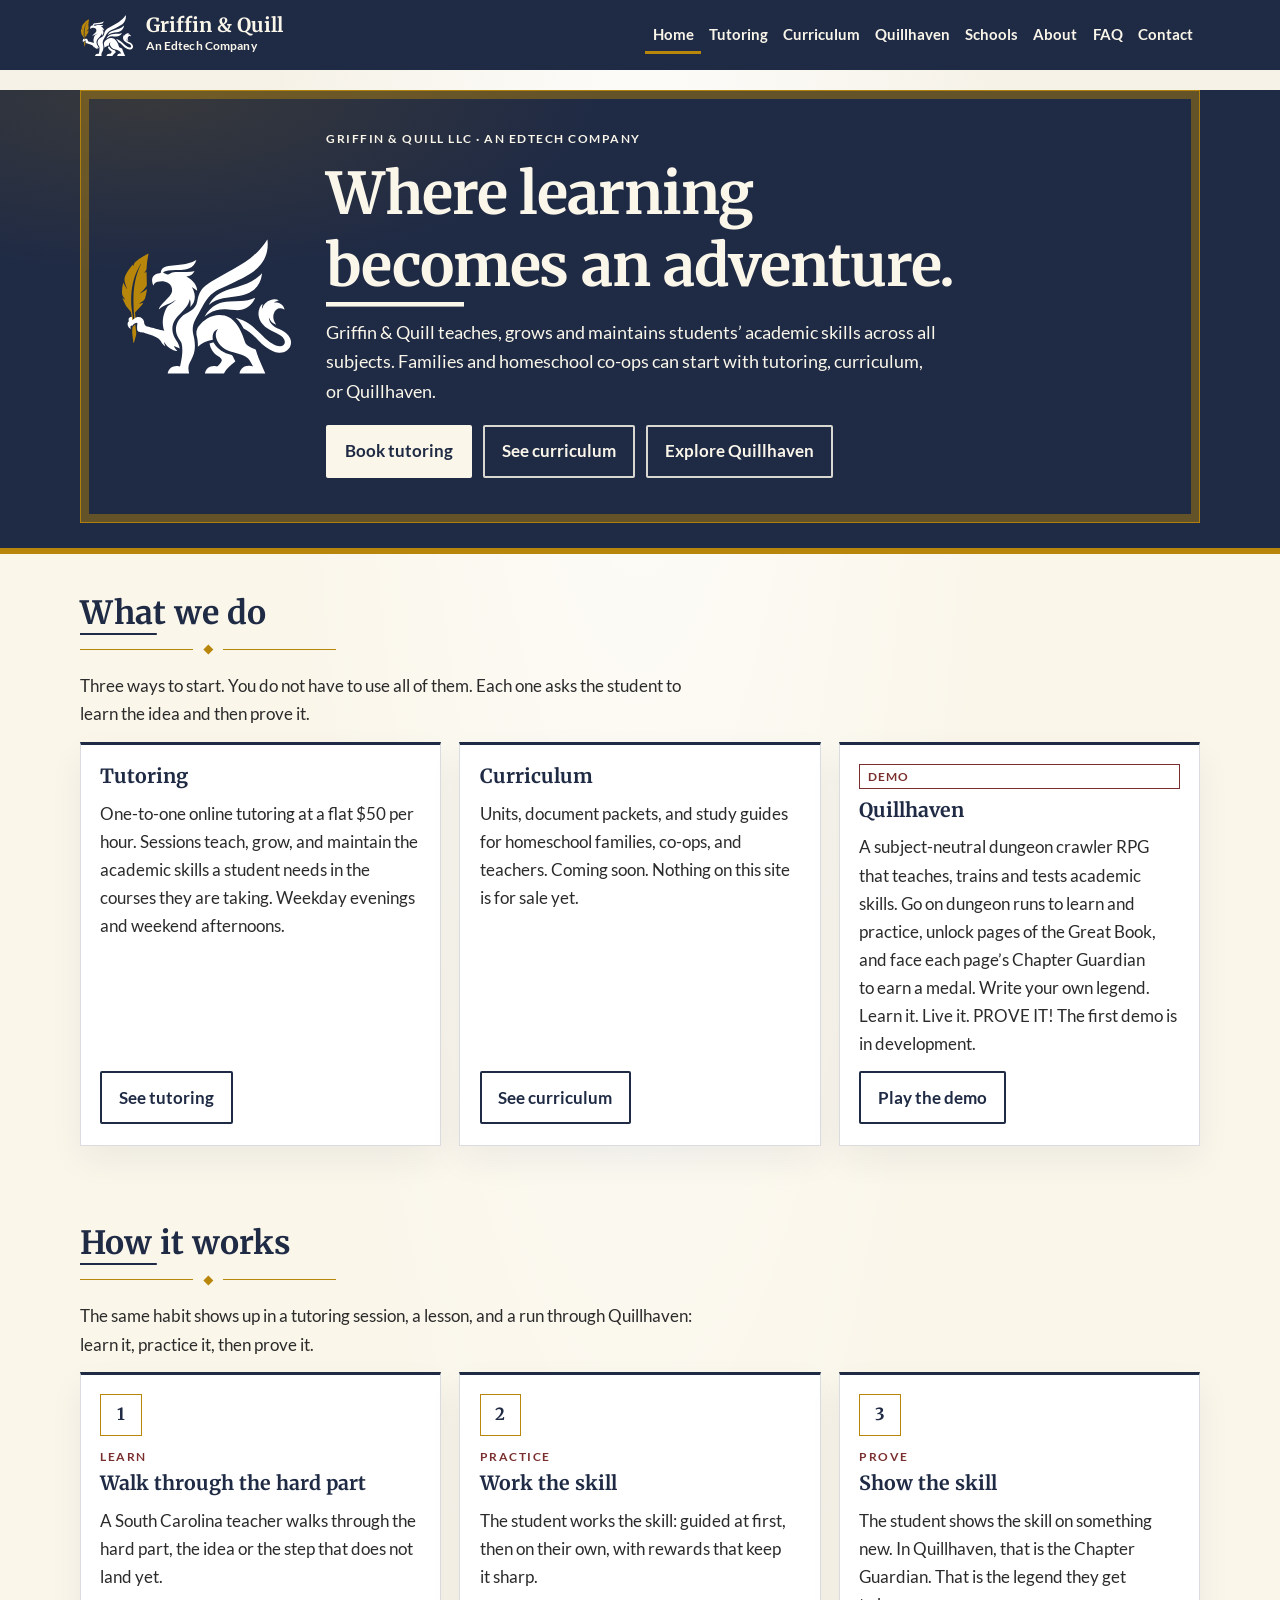
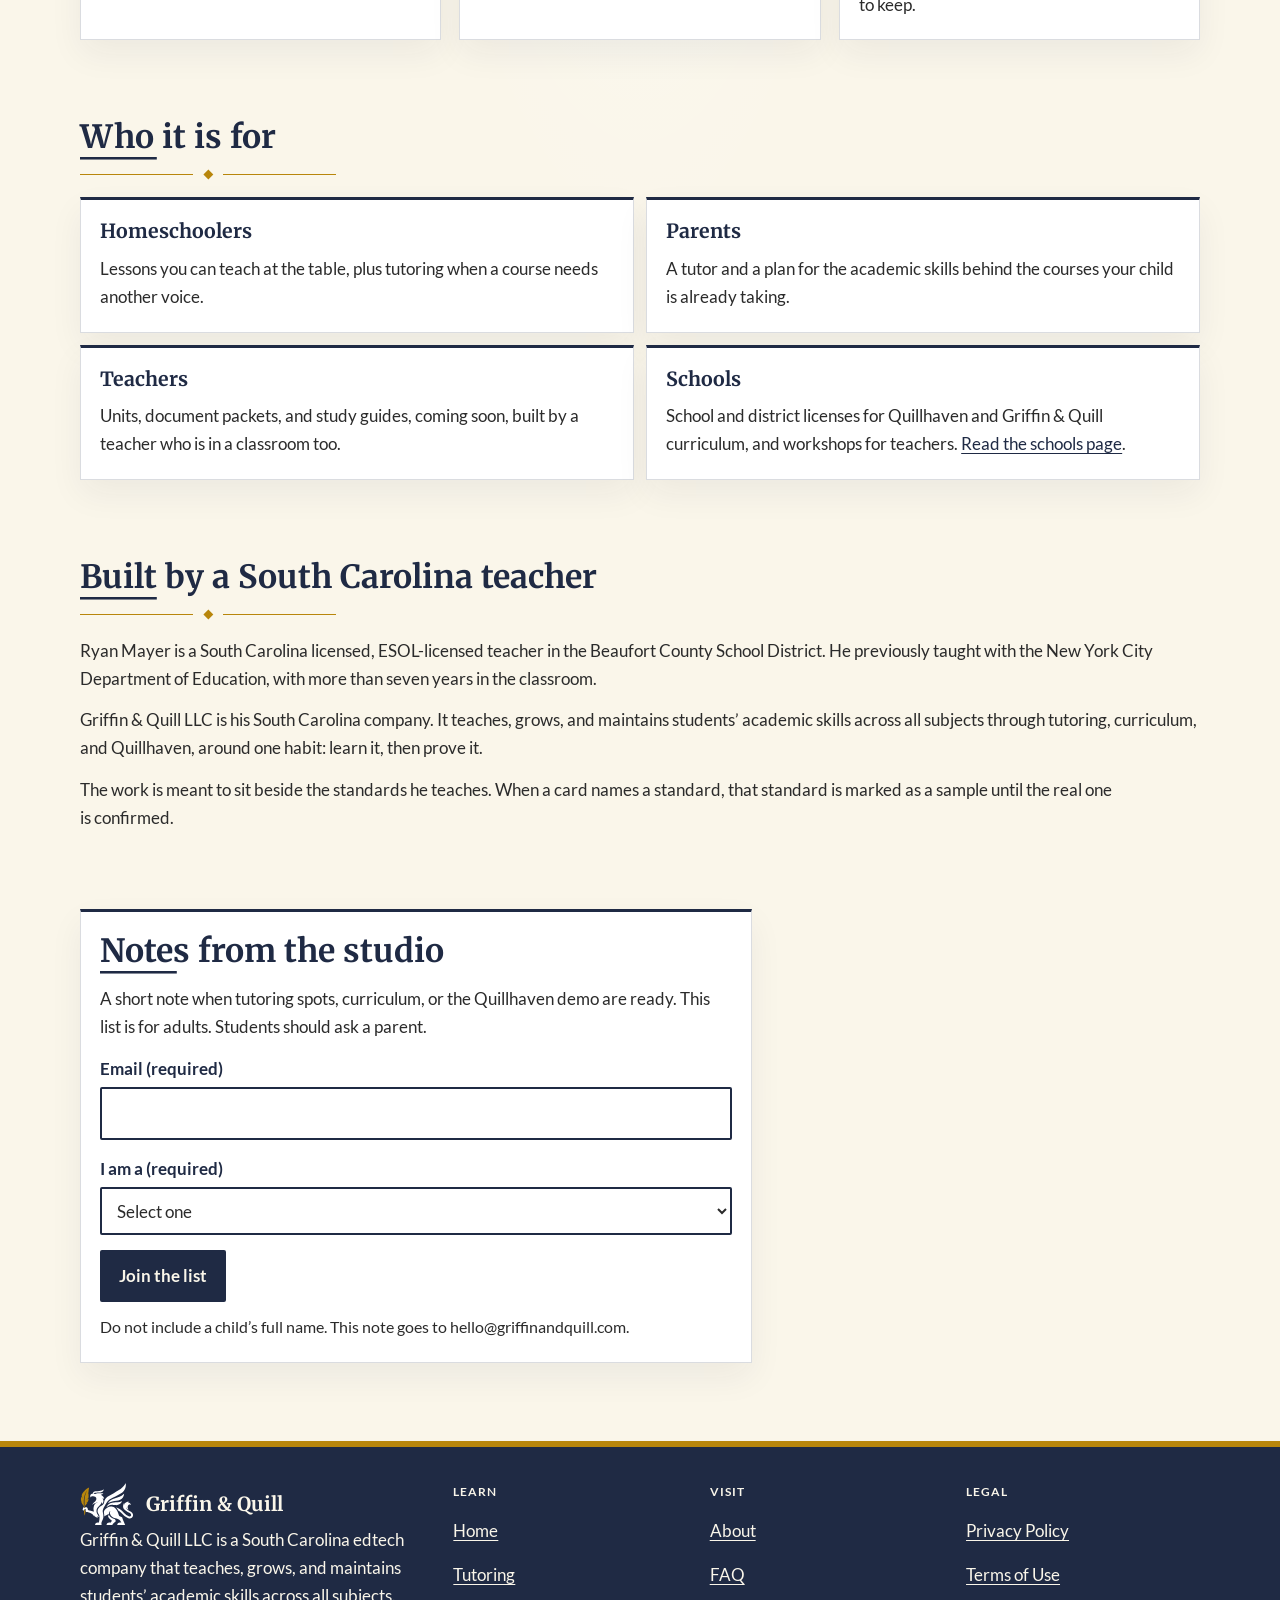
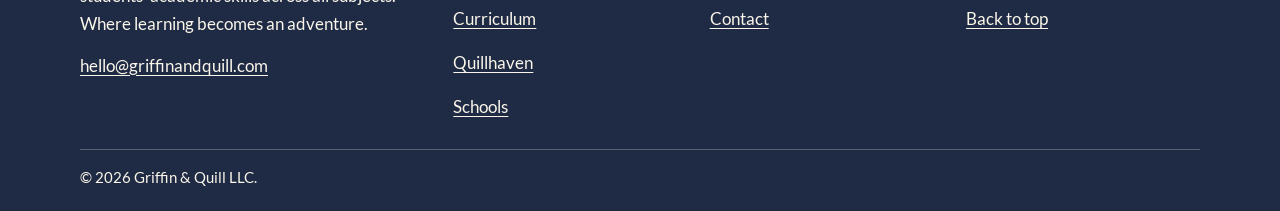
==== commit b2c2130a: "Remove the flying home-page gryphon until a better version is made. The pixel sprite under the hero " ====
--- a/index.html
+++ b/index.html
@@ -26,18 +26,6 @@
   <script>document.documentElement.classList.add("js");</script>
 </head>
 <body id="top">
-  <svg class="sprite-filters" width="0" height="0" aria-hidden="true" focusable="false">
-    <filter id="pixel-outline" x="-35%" y="-55%" width="170%" height="220%" color-interpolation-filters="sRGB" primitiveUnits="userSpaceOnUse">
-      <feMorphology in="SourceAlpha" operator="dilate" radius="4" result="inner"></feMorphology>
-      <feFlood flood-color="#14213d" result="navy"></feFlood>
-      <feComposite in="navy" in2="inner" operator="in" result="navyInk"></feComposite>
-      <feMorphology in="SourceAlpha" operator="dilate" radius="8" result="outer"></feMorphology>
-      <feFlood flood-color="#faf6ea" result="cream"></feFlood>
-      <feComposite in="cream" in2="outer" operator="in" result="creamInk"></feComposite>
-      <feComposite in="navyInk" in2="creamInk" operator="over" result="rings"></feComposite>
-      <feComposite in="SourceGraphic" in2="rings" operator="over"></feComposite>
-    </filter>
-  </svg>
   <a class="skip-link" href="#main">Skip to content</a>
   <header class="site-header">
     <div class="header-bar">
@@ -78,14 +66,6 @@
         <div class="hero-grid">
           <div>
             <img class="logo logo-hero" src="assets/logo-hero.svg" alt="Griffin and Quill logo" width="400" height="318">
-            <div class="motion-accents" aria-hidden="true">
-              <div class="accent-flight" aria-hidden="true">
-                <span class="accent-gryphon"></span>
-                <span class="spark spark-a"></span>
-                <span class="spark spark-b"></span>
-                <span class="spark spark-c"></span>
-              </div>
-            </div>
           </div>
           <div>
             <p class="eyebrow">Griffin &amp; Quill LLC · An Edtech Company</p>
--- a/css/styles.css
+++ b/css/styles.css
@@ -1228,68 +1228,6 @@
   line-height: 1.35;
   max-width: 22em;
 }
-
-.cover .motion-accents {
-  position: relative;
-  height: 2.6rem;
-  margin-top: 0.85rem;
-  pointer-events: none;
-}
-
-.sprite-filters {
-  position: absolute;
-  width: 0;
-  height: 0;
-  overflow: hidden;
-}
-
-.accent-flight {
-  position: relative;
-  width: 6.6rem;
-  height: 2.6rem;
-  pointer-events: none;
-  /* Hard 4px rings (one sprite pixel): navy, then cream. No blur. */
-  filter: url("#pixel-outline");
-}
-
-.accent-flight.is-flying {
-  position: fixed;
-  left: 0;
-  top: 0;
-  z-index: 2;
-  width: 6.6rem;
-  height: 2.6rem;
-}
-
-.accent-gryphon,
-.spark { position: absolute; pointer-events: none; }
-
-.accent-gryphon {
-  left: 0;
-  top: 0;
-  width: 4px;
-  height: 4px;
-  transform-origin: 16px 16px;
-  background: transparent;
-  box-shadow:
-    16px 10px #faf6ea, 20px 10px #faf6ea,
-    12px 14px #faf6ea, 16px 14px #faf6ea, 20px 14px #faf6ea, 24px 14px #faf6ea,
-    8px 18px #faf6ea, 12px 18px #faf6ea, 16px 18px #faf6ea, 20px 18px #faf6ea,
-    12px 22px #faf6ea, 20px 22px #faf6ea,
-    4px 12px #faf6ea, 8px 12px #faf6ea,
-    0 14px #b8860b, 4px 16px #b8860b,
-    22px 6px #faf6ea, 26px 8px #faf6ea, 30px 12px #b8860b;
-}
-
-.spark {
-  width: 4px;
-  height: 4px;
-  background: var(--gold);
-}
-
-.cover .spark-a { left: 4.2rem; top: 0.2rem; }
-.cover .spark-b { left: 2.2rem; top: 1.5rem; }
-.cover .spark-c { left: 5.4rem; top: 1.35rem; }
 
 .tagline-type:empty { display: none; }
 .tagline-type .caret {
@@ -1938,14 +1876,9 @@
 
   .cover h1 { position: relative; }
 
-  .accent-gryphon { animation: gryphon-bob 2.6s ease-in-out 3; }
-  .accent-flight.is-flying .accent-gryphon { animation: none; }
   .sprite-bob { animation: gryphon-bob 2.8s ease-in-out 3; }
   .grid-3 .card:nth-child(2) .sprite-bob { animation-delay: 0.25s; }
   .grid-3 .card:nth-child(3) .sprite-bob { animation-delay: 0.5s; }
-  .spark { animation: spark-twinkle 1.6s ease-in-out 3; }
-  .spark-b { animation-delay: 0.35s; }
-  .spark-c { animation-delay: 0.7s; }
 
   html.js .reveal.is-in .town-map .plot {
     animation: map-in 0.45s ease both;
@@ -1961,11 +1894,6 @@
 @keyframes gryphon-bob {
   0%, 100% { transform: translateY(0); }
   50% { transform: translateY(-5px); }
-}
-
-@keyframes spark-twinkle {
-  0%, 100% { opacity: 0.25; }
-  50% { opacity: 1; }
 }
 
 @keyframes map-in {
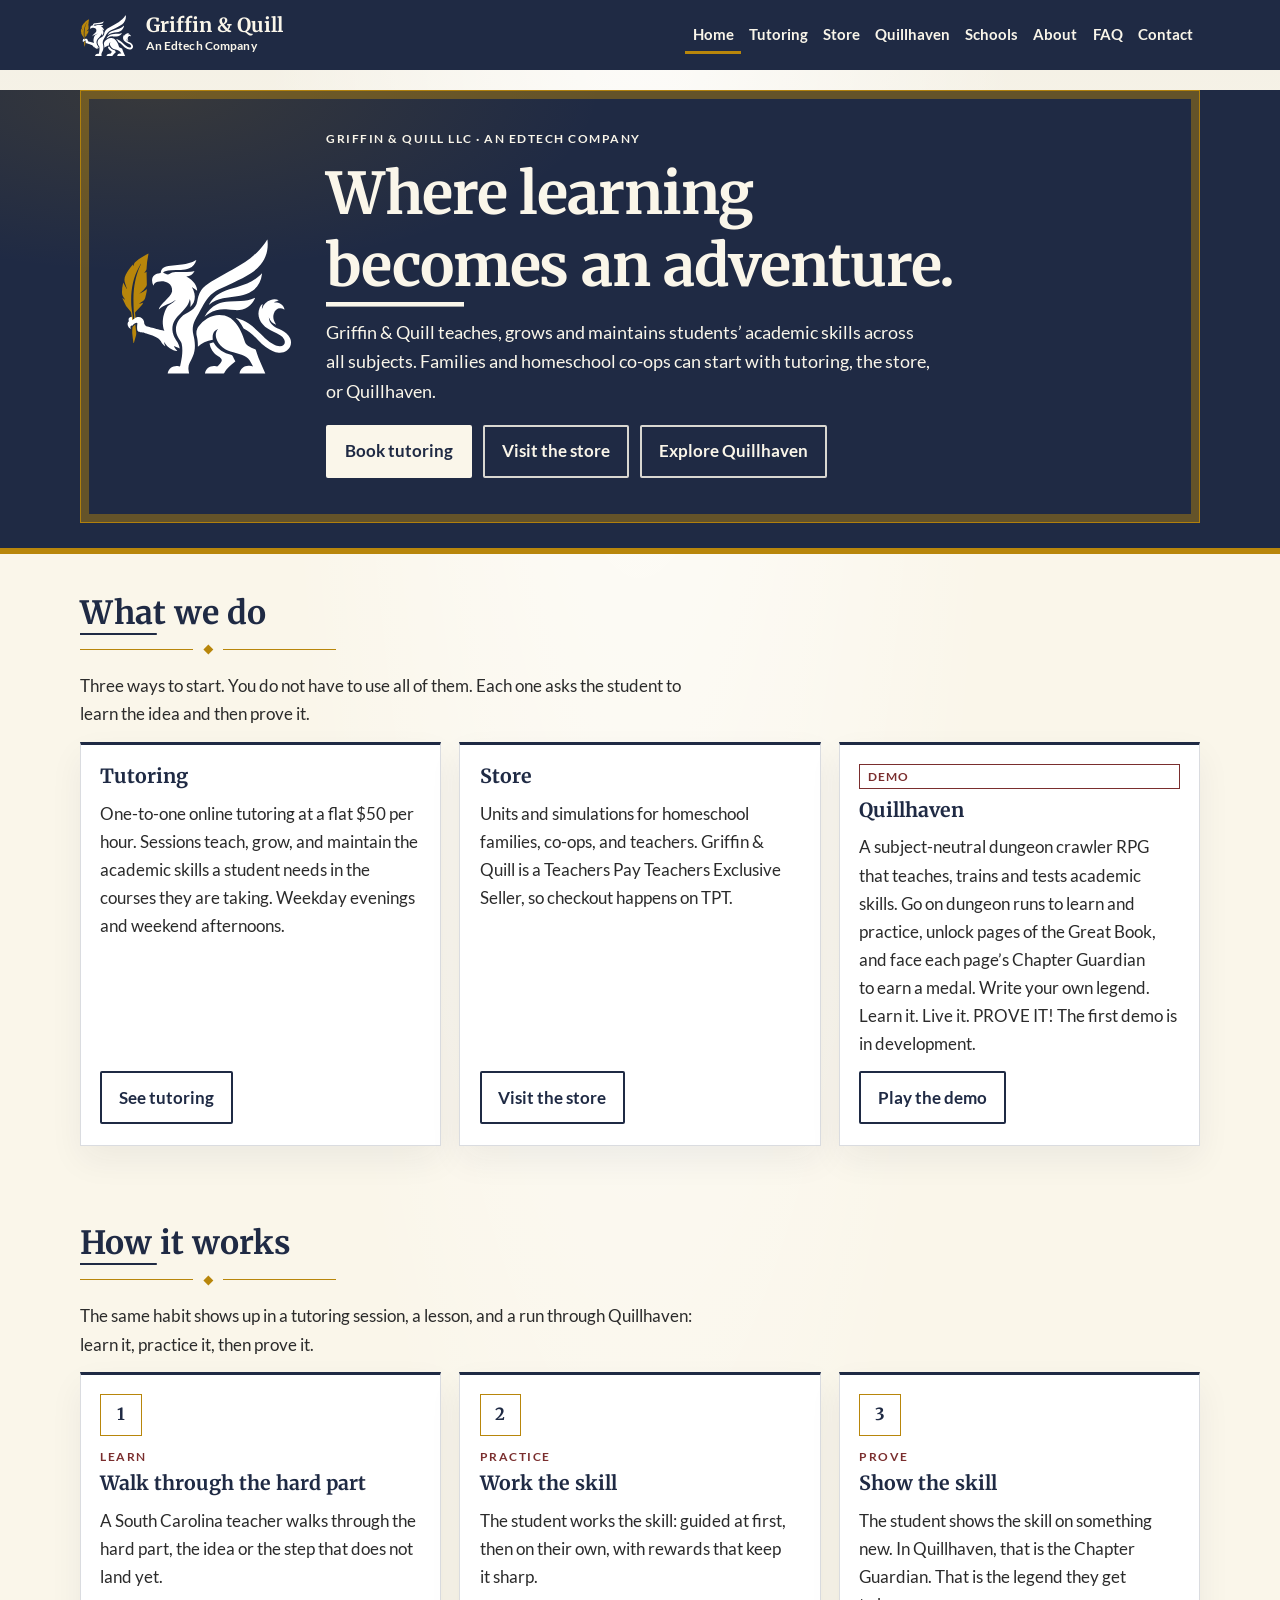
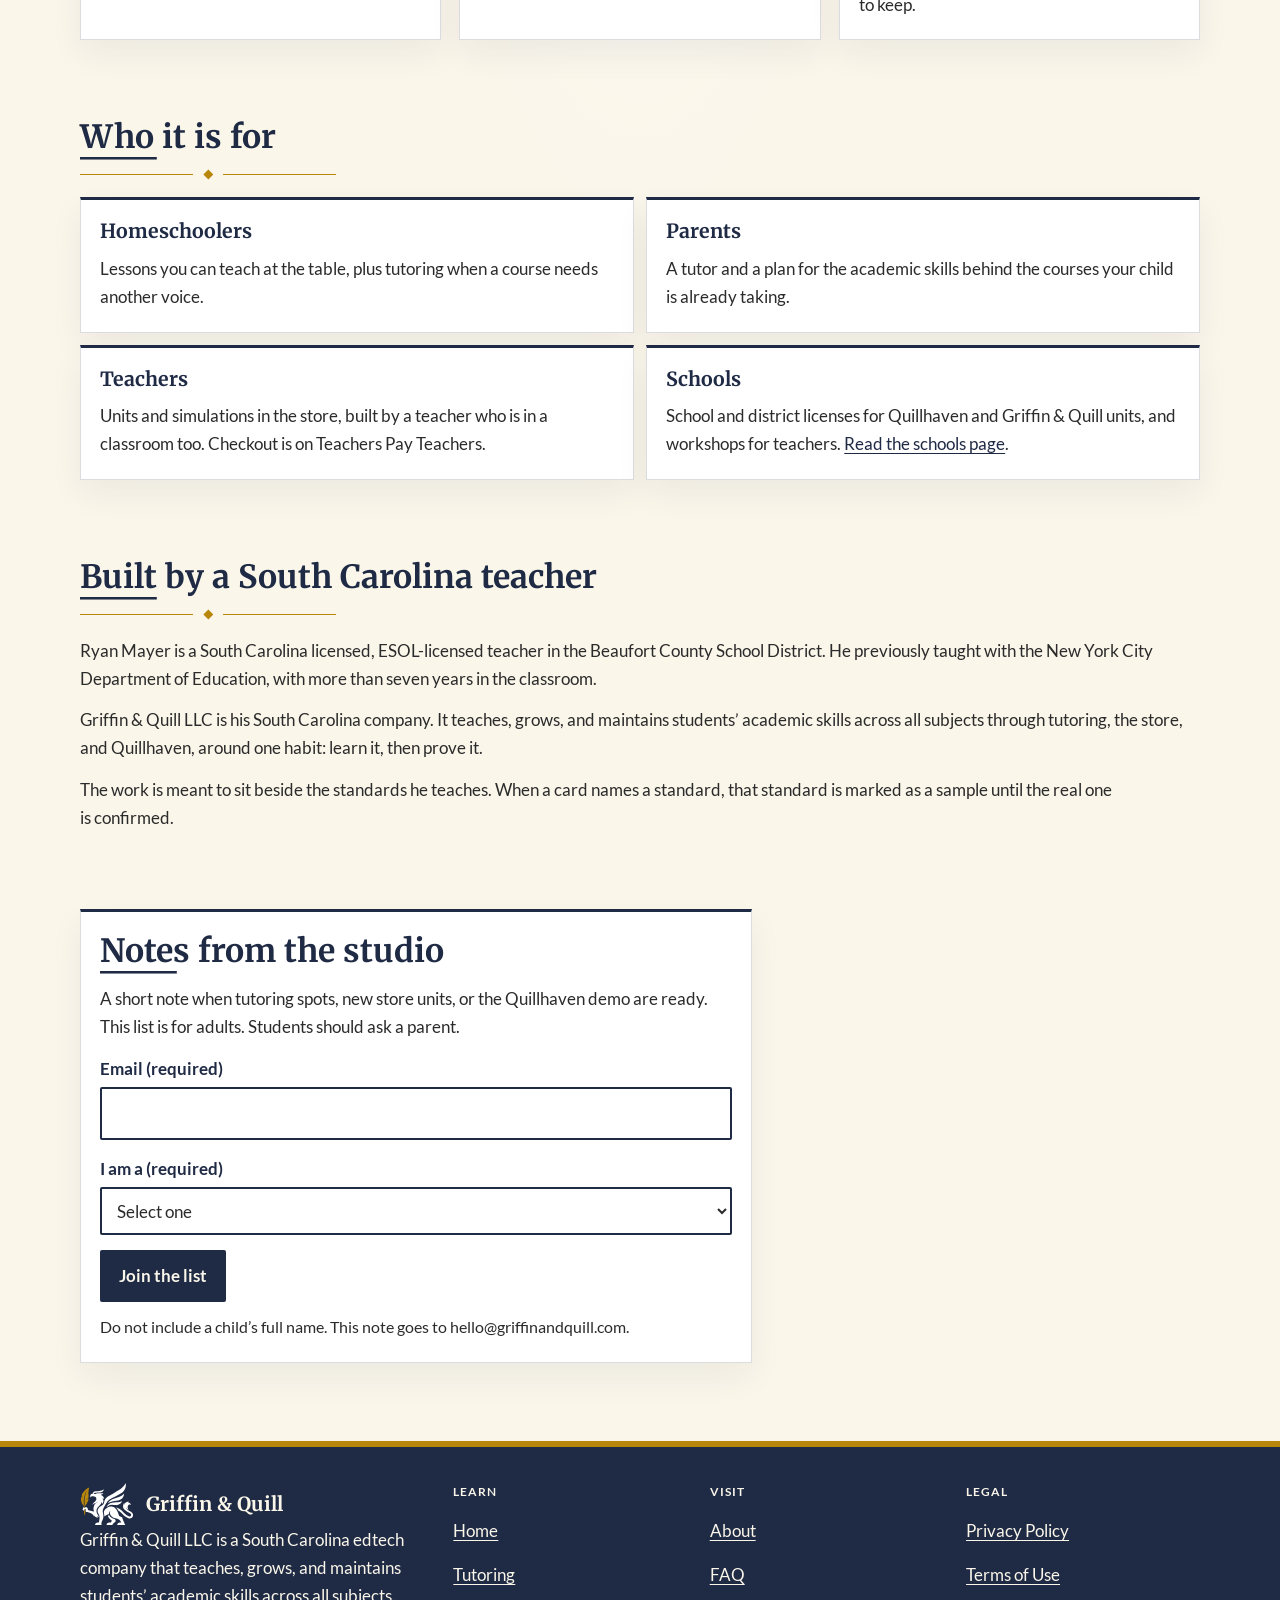
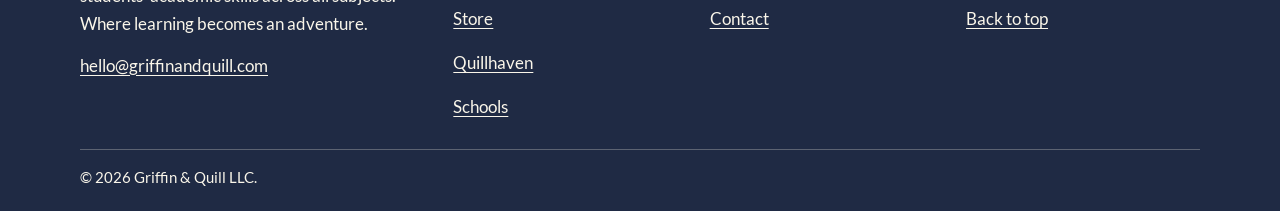
==== commit 46656625: "Replace Curriculum with an interactive Teachers Pay Teachers store. The old resources.html address r" ====
--- a/index.html
+++ b/index.html
@@ -45,7 +45,7 @@
           <ul class="nav-list">
             <li><a href="index.html" aria-current="page">Home</a></li>
             <li><a href="tutoring.html">Tutoring</a></li>
-            <li><a href="resources.html">Curriculum</a></li>
+            <li><a href="store.html">Store</a></li>
             <li><a href="worlds.html">Quillhaven</a></li>
             <li><a href="schools.html">Schools</a></li>
             <li><a href="about.html">About</a></li>
@@ -75,10 +75,10 @@
               </span>
               <span class="tagline-type" aria-hidden="true"></span>
             </h1>
-            <p class="lede">Griffin &amp; Quill teaches, grows and maintains students’ academic skills across all subjects. Families and homeschool co-ops can start with tutoring, curriculum, or Quillhaven.</p>
+            <p class="lede">Griffin &amp; Quill teaches, grows and maintains students’ academic skills across all subjects. Families and homeschool co-ops can start with tutoring, the store, or Quillhaven.</p>
             <div class="hero-actions">
               <a class="btn btn-primary" href="tutoring.html#book">Book tutoring</a>
-              <a class="btn btn-secondary" href="resources.html">See curriculum</a>
+              <a class="btn btn-secondary" href="store.html">Visit the store</a>
               <a class="btn btn-secondary" href="worlds.html">Explore Quillhaven</a>
             </div>
           </div>
@@ -98,15 +98,15 @@
             <p><a class="btn btn-secondary" href="tutoring.html">See tutoring</a></p>
           </article>
           <article class="card">
-            <h3>Curriculum</h3>
-            <p>Units, document packets, and study guides for homeschool families, co-ops, and teachers. Coming soon. Nothing on this site is for sale yet.</p>
-            <p><a class="btn btn-secondary" href="resources.html">See curriculum</a></p>
+            <h3>Store</h3>
+            <p>Units and simulations for homeschool families, co-ops, and teachers. Griffin &amp; Quill is a Teachers Pay Teachers Exclusive Seller, so checkout happens on TPT.</p>
+            <p><a class="btn btn-secondary" href="store.html">Visit the store</a></p>
           </article>
           <article class="card">
             <p class="stamp">Demo</p>
             <h3>Quillhaven</h3>
             <p>A subject-neutral dungeon crawler RPG that teaches, trains and tests academic skills. Go on dungeon runs to learn and practice, unlock pages of the Great Book, and face each page’s Chapter Guardian to earn a medal. Write your own legend. Learn it. Live it. PROVE IT! The first demo is in development.</p>
-            <p><a class="btn btn-secondary" href="worlds.html#play">Play the demo</a></p>
+            <p><a class="btn btn-secondary" href="https://play.griffinandquill.com" target="_blank" rel="noopener">Play the demo</a></p>
           </article>
         </div>
       </div>
@@ -147,8 +147,8 @@
         <div class="who-list">
           <article class="card"><h3>Homeschoolers</h3><p>Lessons you can teach at the table, plus tutoring when a course needs another voice.</p></article>
           <article class="card"><h3>Parents</h3><p>A tutor and a plan for the academic skills behind the courses your child is already taking.</p></article>
-          <article class="card"><h3>Teachers</h3><p>Units, document packets, and study guides, coming soon, built by a teacher who is in a classroom too.</p></article>
-          <article class="card"><h3>Schools</h3><p>School and district licenses for Quillhaven and Griffin &amp; Quill curriculum, and workshops for teachers. <a href="schools.html">Read the schools page</a>.</p></article>
+          <article class="card"><h3>Teachers</h3><p>Units and simulations in the store, built by a teacher who is in a classroom too. Checkout is on Teachers Pay Teachers.</p></article>
+          <article class="card"><h3>Schools</h3><p>School and district licenses for Quillhaven and Griffin &amp; Quill units, and workshops for teachers. <a href="schools.html">Read the schools page</a>.</p></article>
         </div>
       </div>
     </section>
@@ -158,7 +158,7 @@
         <h2 id="cred-title">Built by a South Carolina teacher</h2>
         <div class="rule" aria-hidden="true"><span></span></div>
         <p>Ryan Mayer is a South Carolina licensed, ESOL-licensed teacher in the Beaufort County School District. He previously taught with the New York City Department of Education, with more than seven years in the classroom.</p>
-        <p>Griffin &amp; Quill LLC is his South Carolina company. It teaches, grows, and maintains students’ academic skills across all subjects through tutoring, curriculum, and Quillhaven, around one habit: learn it, then prove it.</p>
+        <p>Griffin &amp; Quill LLC is his South Carolina company. It teaches, grows, and maintains students’ academic skills across all subjects through tutoring, the store, and Quillhaven, around one habit: learn it, then prove it.</p>
         <p>The work is meant to sit beside the standards he teaches. When a card names a standard, that standard is marked as a sample until the real one is confirmed.</p>
       </div>
     </section>
@@ -167,7 +167,7 @@
       <div class="container">
         <div class="form-card form-wrap">
           <h2 id="news-title">Notes from the studio</h2>
-          <p>A short note when tutoring spots, curriculum, or the Quillhaven demo are ready. This list is for adults. Students should ask a parent.</p>
+          <p>A short note when tutoring spots, new store units, or the Quillhaven demo are ready. This list is for adults. Students should ask a parent.</p>
           <form data-form="hello" method="POST" action="#">
             <p class="thanks" data-thanks tabindex="-1" hidden>Thanks. Your note is on its way.</p>
             <p class="form-error" data-form-error tabindex="-1" hidden>That note did not send. Write to <a href="mailto:hello@griffinandquill.com">hello@griffinandquill.com</a>.</p>
@@ -211,7 +211,7 @@
         <ul class="footer-links" aria-labelledby="foot-learn">
               <li><a href="index.html" aria-current="page">Home</a></li>
               <li><a href="tutoring.html">Tutoring</a></li>
-              <li><a href="resources.html">Curriculum</a></li>
+              <li><a href="store.html">Store</a></li>
               <li><a href="worlds.html">Quillhaven</a></li>
               <li><a href="schools.html">Schools</a></li>
         </ul>
--- a/css/styles.css
+++ b/css/styles.css
@@ -1263,6 +1263,7 @@
   background: #141c30;
   color: var(--cream);
   font: inherit;
+  text-decoration: none;
   cursor: pointer;
 }
 
@@ -1990,3 +1991,404 @@
     animation-play-state: running;
   }
 }
+
+.store-layout {
+  display: flex;
+  flex-direction: column;
+}
+
+.store-layout > #unit-section { order: 2; }
+.store-layout > #simulations { order: 3; }
+.store-layout > #store-results { order: 4; }
+
+.store-layout[data-mode="unit"] > #store-results { order: 3; }
+.store-layout[data-mode="unit"] > #simulations { order: 4; }
+
+.store-layout[data-mode="search"] > #store-results { order: 2; }
+.store-layout[data-mode="search"] > #unit-section { order: 3; }
+.store-layout[data-mode="search"] > #simulations { order: 4; }
+
+.store-tools {
+  display: grid;
+  gap: 1rem;
+  margin-top: 0.4rem;
+}
+
+.store-search label,
+.store-kind legend {
+  display: block;
+  font-weight: 700;
+  color: var(--navy);
+  margin-bottom: 0.35rem;
+}
+
+.store-search input {
+  width: 100%;
+  min-height: 44px;
+  padding: 0.5rem 0.7rem;
+  border: 2px solid var(--navy);
+  border-radius: 2px;
+  background: var(--white);
+  color: var(--charcoal);
+  font: inherit;
+}
+
+.store-search input::placeholder {
+  color: #3e4a63;
+  opacity: 1;
+}
+
+.store-kind {
+  margin: 0;
+  padding: 0.7rem 0.75rem 0.8rem;
+  border: 2px solid var(--navy);
+  background: var(--white);
+  display: flex;
+  flex-wrap: wrap;
+  gap: 0.45rem;
+}
+
+.store-kind legend {
+  padding: 0 0.25rem;
+}
+
+.store-kind label {
+  position: relative;
+  display: inline-flex;
+  align-items: center;
+  gap: 0.4rem;
+  min-height: 44px;
+  margin: 0;
+  padding: 0.2rem 0.75rem;
+  border: 2px solid var(--navy);
+  color: var(--navy);
+  font-weight: 700;
+  cursor: pointer;
+  scroll-margin-top: 7rem;
+}
+
+.store-kind label:has(input:checked) {
+  background: var(--navy);
+  color: var(--cream);
+}
+
+.store-kind input {
+  position: absolute;
+  inset: 0;
+  width: 100%;
+  height: 100%;
+  margin: 0;
+  opacity: 0;
+  cursor: pointer;
+}
+
+.store-kind label:focus-within {
+  outline: 3px solid var(--navy);
+  outline-offset: 3px;
+}
+
+.quest-grid {
+  display: grid;
+  gap: 0.85rem;
+  grid-template-columns: 1fr;
+}
+
+.quest-tile {
+  position: relative;
+  appearance: none;
+  display: flex;
+  flex-direction: column;
+  align-items: flex-start;
+  width: 100%;
+  min-height: 44px;
+  margin: 0;
+  padding: 0.95rem 1rem 1rem;
+  text-align: left;
+  font: inherit;
+  color: var(--cream);
+  background:
+    linear-gradient(180deg, rgba(250, 246, 234, 0.06), transparent 42%),
+    var(--navy);
+  border: 3px solid var(--gold);
+  border-radius: 2px;
+  box-shadow: 5px 5px 0 #10182c;
+  cursor: pointer;
+}
+
+.quest-tile[data-kind="simulation"] {
+  border-color: var(--cream);
+  box-shadow: 5px 5px 0 var(--burgundy);
+}
+
+.quest-kicker {
+  display: inline-flex;
+  align-items: center;
+  gap: 0.4rem;
+  color: var(--cream);
+  font-size: 0.72rem;
+  font-weight: 700;
+  letter-spacing: 0.14em;
+  text-transform: uppercase;
+}
+
+.quest-star {
+  width: 0.75rem;
+  height: 0.75rem;
+  background: var(--gold);
+  clip-path: polygon(50% 0, 62% 35%, 100% 38%, 70% 60%, 80% 100%, 50% 76%, 20% 100%, 30% 60%, 0 38%, 38% 35%);
+}
+
+.quest-name {
+  display: block;
+  margin: 0.35rem 0 0.3rem;
+  color: var(--cream);
+  font-family: var(--serif);
+  font-size: 1.35rem;
+  font-weight: 700;
+  line-height: 1.25;
+}
+
+.quest-blurb {
+  display: block;
+  color: var(--cream);
+  font-size: 0.98rem;
+}
+
+.quest-badge {
+  display: inline-block;
+  margin-top: 0.75rem;
+  padding: 0.15rem 0.45rem;
+  background: var(--cream);
+  color: var(--navy);
+  font-size: 0.75rem;
+  font-weight: 700;
+  letter-spacing: 0.06em;
+  text-transform: uppercase;
+}
+
+.quest-badge:empty { display: none; }
+
+.quest-tile[aria-pressed="true"] {
+  border-color: var(--cream);
+  box-shadow: 0 0 0 3px var(--gold), 8px 8px 0 #10182c;
+}
+
+.quest-tile[data-kind="simulation"][aria-pressed="true"] {
+  border-color: var(--gold);
+  box-shadow: 0 0 0 3px var(--gold), 8px 8px 0 var(--burgundy);
+}
+
+#store-results { scroll-margin-top: 5.5rem; }
+.quest-tile { scroll-margin-top: 5.5rem; }
+
+.store-waiting {
+  font-weight: 700;
+  color: var(--navy);
+}
+
+.store-empty {
+  max-width: 36rem;
+  padding: 1.15rem 1.2rem;
+  background: var(--white);
+  border: 3px solid var(--navy);
+  box-shadow: 6px 6px 0 var(--gold);
+}
+
+.store-empty p {
+  margin: 0;
+  color: var(--navy);
+  font-size: 1.15rem;
+  font-weight: 700;
+}
+
+.unit-grid {
+  display: grid;
+  gap: 1rem;
+  justify-items: start;
+}
+
+.unit-card {
+  width: min(100%, 36rem);
+  display: flex;
+  flex-direction: column;
+  gap: 0.75rem;
+  padding: 0.75rem;
+  background: var(--white);
+  border: 1px solid rgba(31, 42, 68, 0.16);
+  border-top: 3px solid var(--navy);
+  box-shadow: 0 14px 32px rgba(31, 42, 68, 0.06);
+}
+
+.unit-card-open {
+  appearance: none;
+  display: flex;
+  flex-direction: column;
+  align-items: stretch;
+  gap: 0.45rem;
+  width: 100%;
+  margin: 0;
+  padding: 0;
+  text-align: left;
+  font: inherit;
+  color: inherit;
+  background: transparent;
+  border: 0;
+  cursor: pointer;
+}
+
+.unit-card img,
+.store-gallery img {
+  display: block;
+  width: 100%;
+  height: auto;
+  border: 3px solid var(--navy);
+  background: var(--navy);
+}
+
+.unit-card h3 { margin-bottom: 0.2rem; }
+
+.unit-grades {
+  margin: 0;
+  font-weight: 700;
+  color: var(--navy);
+}
+
+.unit-includes {
+  display: flex;
+  flex-wrap: wrap;
+  gap: 0.35rem;
+  margin: 0;
+  padding: 0;
+  list-style: none;
+}
+
+.unit-includes li {
+  padding: 0.12rem 0.45rem;
+  border: 1px solid rgba(31, 42, 68, 0.28);
+  color: var(--navy);
+  font-size: 0.85rem;
+  font-weight: 700;
+}
+
+.unit-price {
+  margin: 0.2rem 0 0;
+  color: var(--navy);
+  font-family: var(--serif);
+  font-size: 1.8rem;
+  font-weight: 700;
+  line-height: 1.1;
+}
+
+.unit-open-cue {
+  color: var(--burgundy);
+  font-weight: 700;
+}
+
+.store-dialog {
+  width: min(42rem, calc(100vw - 1.5rem));
+  max-height: min(90vh, 48rem);
+  margin: auto;
+  padding: 0;
+  border: 3px solid var(--navy);
+  background: var(--cream);
+  color: var(--charcoal);
+  box-shadow: 8px 8px 0 var(--gold);
+}
+
+.store-dialog::backdrop {
+  background: rgba(20, 28, 48, 0.72);
+}
+
+.store-dialog-bar {
+  display: flex;
+  align-items: flex-start;
+  justify-content: space-between;
+  gap: 0.75rem;
+  padding: 1rem 1rem 0.4rem;
+}
+
+.store-dialog-bar h2 {
+  margin: 0;
+  padding-top: 0.15rem;
+}
+
+.store-dialog-close {
+  flex: 0 0 auto;
+  min-height: 44px;
+  padding: 0.45rem 0.8rem;
+  border: 2px solid var(--navy);
+  background: var(--white);
+  color: var(--navy);
+  font: inherit;
+  font-weight: 700;
+  cursor: pointer;
+}
+
+.store-dialog-close:hover {
+  background: var(--navy);
+  color: var(--cream);
+}
+
+#store-dialog-body {
+  padding: 0.4rem 1rem 1.1rem;
+}
+
+.store-gallery {
+  display: grid;
+  gap: 0.7rem;
+  margin-bottom: 0.9rem;
+}
+
+@media (min-width: 700px) {
+  .store-tools { grid-template-columns: 1.3fr auto; align-items: end; }
+  .quest-grid { grid-template-columns: 1fr 1fr; }
+  .store-kind { align-self: end; }
+}
+
+@media (min-width: 1100px) {
+  .quest-grid { grid-template-columns: repeat(3, 1fr); }
+}
+
+@media (prefers-reduced-motion: no-preference) {
+  .quest-tile,
+  .unit-card,
+  .store-dialog-close {
+    transition: transform 0.18s ease, box-shadow 0.18s ease, background-color 0.18s ease, color 0.18s ease;
+  }
+
+  .store-results-in .unit-card,
+  #store-list .unit-card {
+    animation: store-rise 0.32s ease both;
+  }
+
+  .store-dialog[open] {
+    animation: store-rise 0.22s ease;
+  }
+}
+
+@media (prefers-reduced-motion: no-preference) and (hover: hover) {
+  .quest-tile:hover {
+    transform: translate(-3px, -3px);
+    box-shadow: 9px 9px 0 var(--gold);
+  }
+
+  .unit-card:hover {
+    transform: translateY(-4px);
+    box-shadow:
+      0 16px 28px rgba(31, 42, 68, 0.12),
+      0 0 0 1px rgba(184, 134, 11, 0.7);
+  }
+}
+
+@media (prefers-reduced-motion: no-preference) {
+  .quest-tile:active,
+  .quest-tile.is-press {
+    transform: translate(2px, 2px);
+    box-shadow: 2px 2px 0 var(--gold);
+  }
+}
+
+@keyframes store-rise {
+  from { opacity: 0; transform: translateY(10px); }
+  to { opacity: 1; transform: none; }
+}
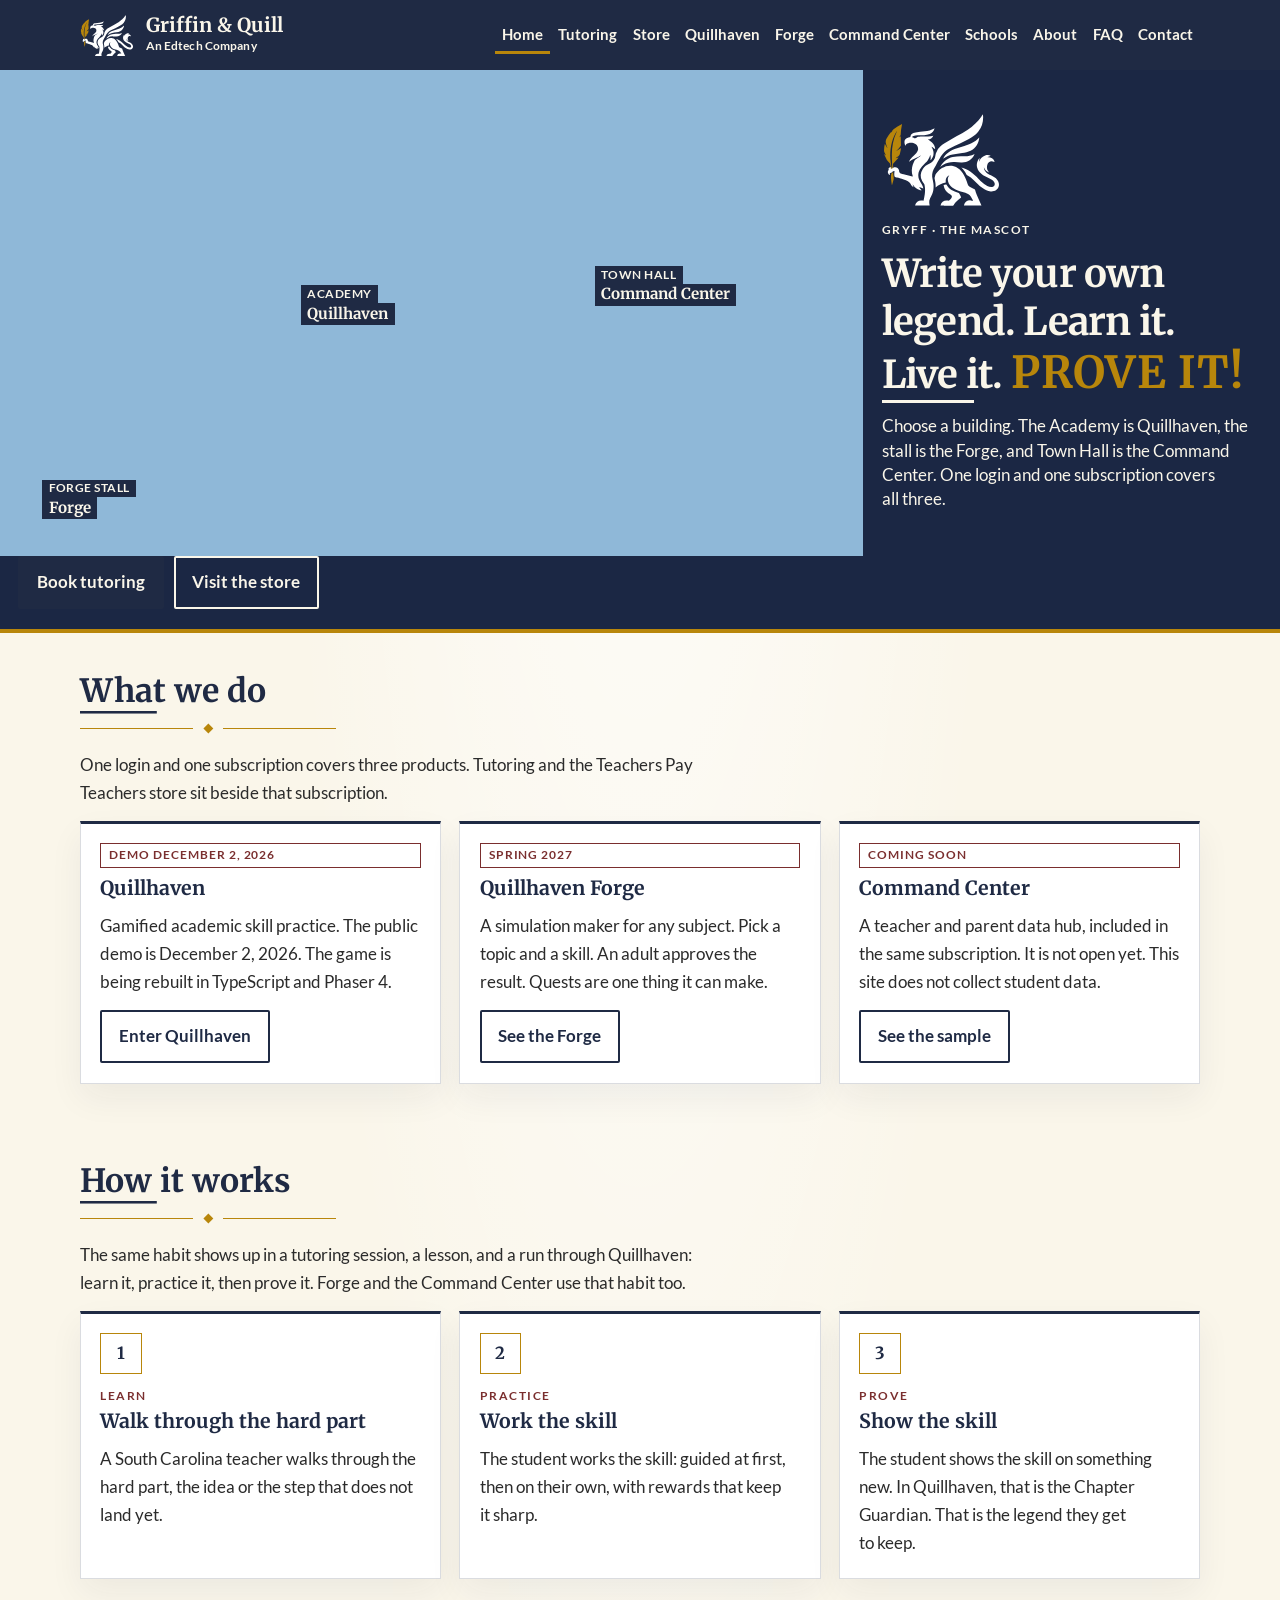
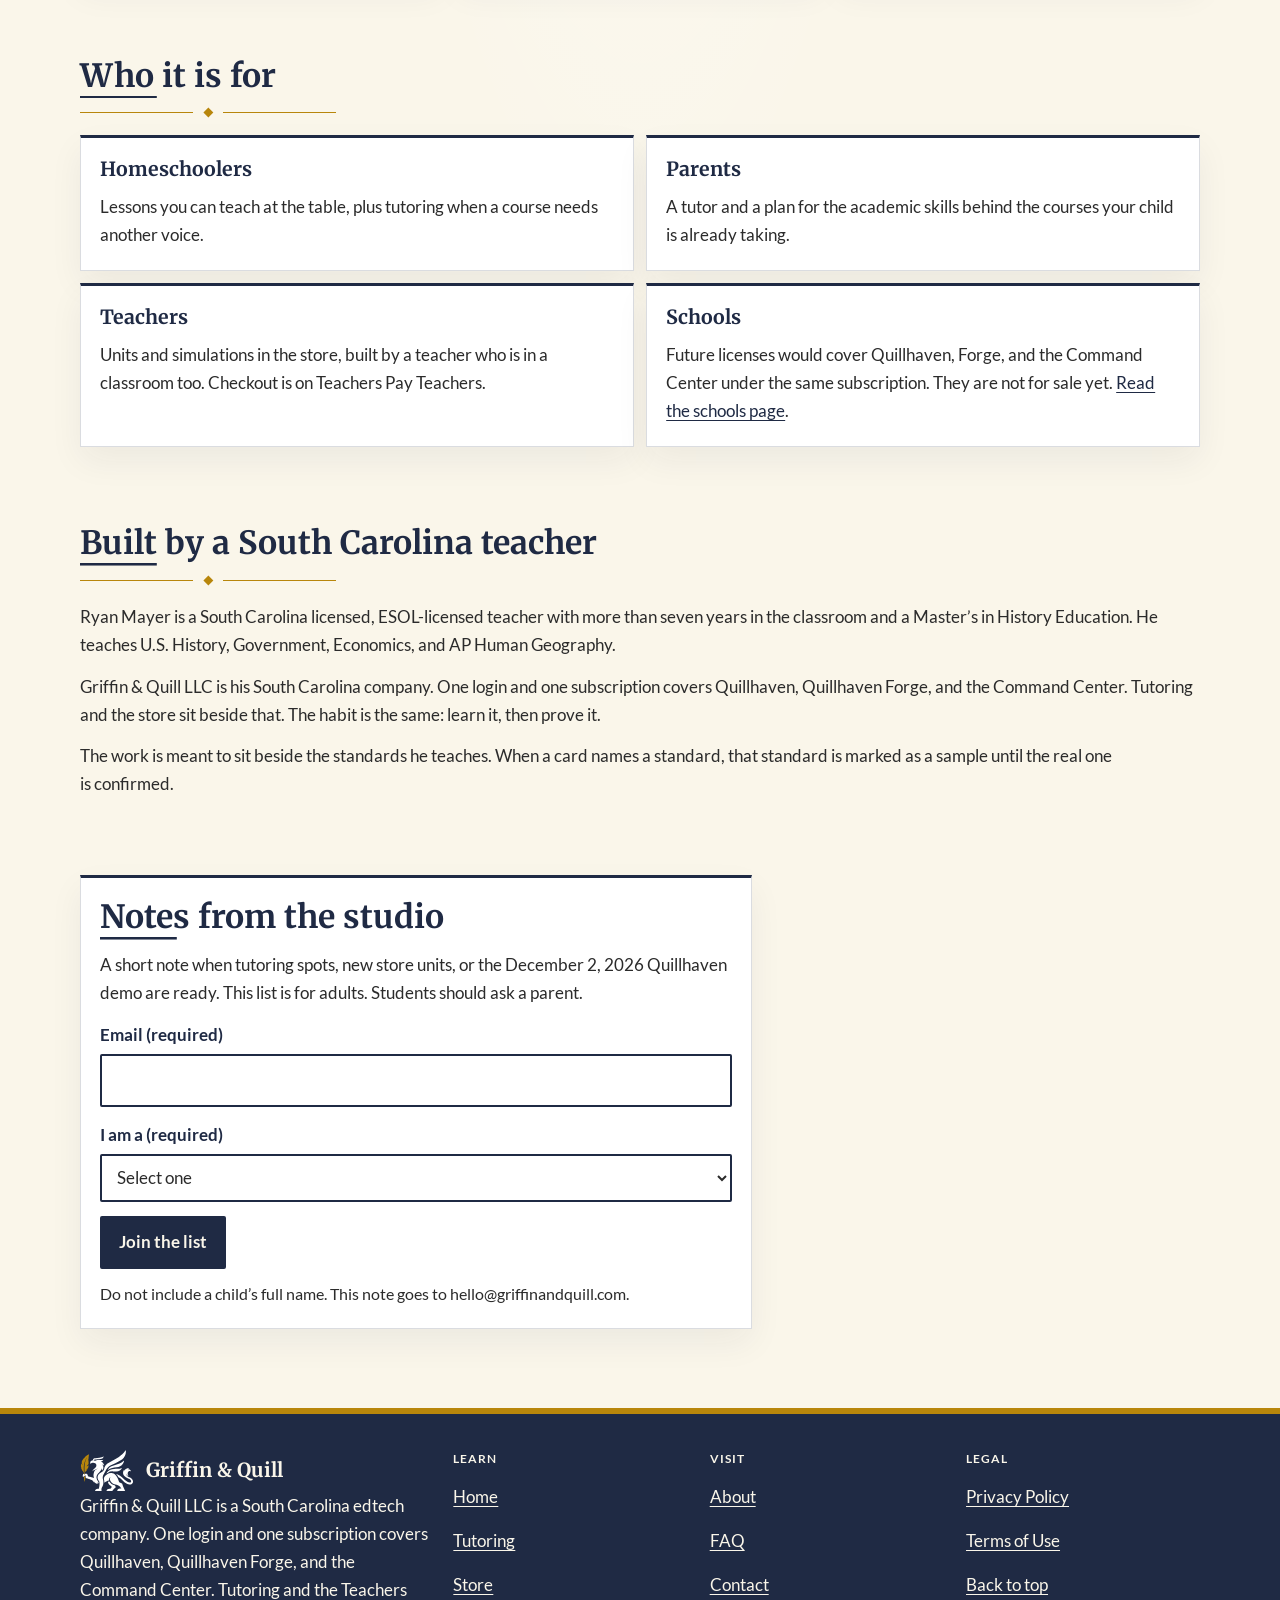
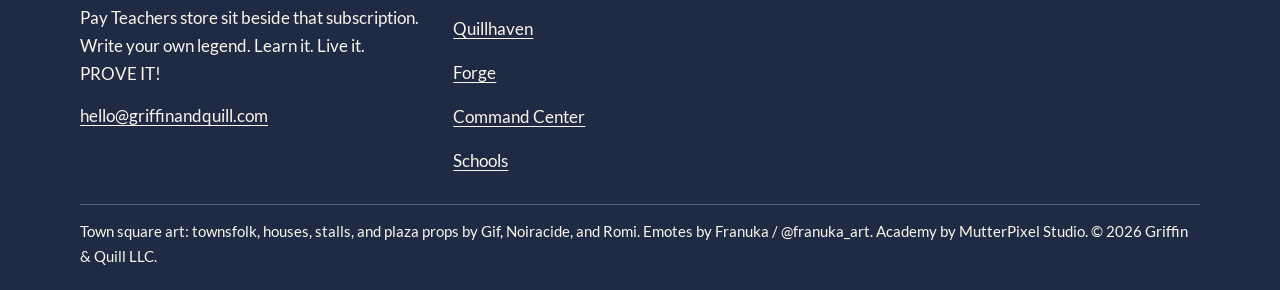
==== commit 81b6ae35: "Make the home page a living plaza hub. Clickable Academy, Forge stall, and Town Hall doors open Quil" ====
--- a/index.html
+++ b/index.html
@@ -3,11 +3,11 @@
 <head>
   <meta charset="utf-8">
   <meta name="viewport" content="width=device-width, initial-scale=1">
-  <meta name="description" content="Griffin &amp; Quill teaches, grows, and maintains students’ academic skills across subjects. Where learning becomes an adventure.">
+  <meta name="description" content="Griffin &amp; Quill. Write your own legend. Learn it. Live it. PROVE IT! One subscription covers Quillhaven, Quillhaven Forge, and the Command Center.">
   <meta name="theme-color" content="#1F2A44">
-  <title>Griffin &amp; Quill | Where learning becomes an adventure</title>
-  <meta property="og:title" content="Griffin &amp; Quill | Where learning becomes an adventure">
-  <meta property="og:description" content="Griffin &amp; Quill teaches, grows, and maintains students’ academic skills across subjects. Where learning becomes an adventure.">
+  <title>Griffin &amp; Quill | Write your own legend. Learn it. Live it. PROVE IT!</title>
+  <meta property="og:title" content="Griffin &amp; Quill | Write your own legend. Learn it. Live it. PROVE IT!">
+  <meta property="og:description" content="Griffin &amp; Quill. Write your own legend. Learn it. Live it. PROVE IT! One subscription covers Quillhaven, Quillhaven Forge, and the Command Center.">
   <meta property="og:type" content="website">
   <meta property="og:url" content="https://www.griffinandquill.com/">
   <link rel="canonical" href="https://www.griffinandquill.com/">
@@ -47,6 +47,8 @@
             <li><a href="tutoring.html">Tutoring</a></li>
             <li><a href="store.html">Store</a></li>
             <li><a href="worlds.html">Quillhaven</a></li>
+            <li><a href="forge.html">Forge</a></li>
+            <li><a href="command.html">Command Center</a></li>
             <li><a href="schools.html">Schools</a></li>
             <li><a href="about.html">About</a></li>
             <li><a href="faq.html">FAQ</a></li>
@@ -61,52 +63,59 @@
       <p class="container note">JavaScript is off, so the menu button will not run. Page links still work. A form on this page needs JavaScript to send, or you can email the address in the footer.</p>
     </noscript>
 
-    <div class="cover">
-      <div class="container cover-frame">
-        <div class="hero-grid">
-          <div>
-            <img class="logo logo-hero" src="assets/logo-hero.svg" alt="Griffin and Quill logo" width="400" height="318">
-          </div>
-          <div>
-            <p class="eyebrow">Griffin &amp; Quill LLC · An Edtech Company</p>
-            <h1>
-              <span class="tagline-static">
-                <span class="h1-lead">Where learning becomes an adventure.</span>
-              </span>
-              <span class="tagline-type" aria-hidden="true"></span>
-            </h1>
-            <p class="lede">Griffin &amp; Quill teaches, grows and maintains students’ academic skills across all subjects. Families and homeschool co-ops can start with tutoring, the store, or Quillhaven.</p>
-            <div class="hero-actions">
-              <a class="btn btn-primary" href="tutoring.html#book">Book tutoring</a>
-              <a class="btn btn-secondary" href="store.html">Visit the store</a>
-              <a class="btn btn-secondary" href="worlds.html">Explore Quillhaven</a>
-            </div>
-          </div>
-        </div>
-      </div>
-    </div>
+    <section class="living-plaza" data-plaza aria-labelledby="home-title">
+      <div class="living-plaza-stage">
+        <canvas class="town-square-canvas" width="384" height="216" aria-hidden="true" data-art="greybox"></canvas>
+        <nav class="plaza-doors" aria-label="Plaza buildings">
+          <a class="plaza-door door-academy" href="worlds.html" data-gryff="The Academy is Quillhaven, gamified practice for academic skills. The public demo is December 2, 2026. The game is being rebuilt in TypeScript and Phaser 4.">
+            <span class="plaza-door-kicker">Academy</span>
+            <span class="plaza-door-name">Quillhaven</span>
+          </a>
+          <a class="plaza-door door-forge" href="forge.html" data-gryff="The stall is Quillhaven Forge, a simulation maker. You pick a topic and a skill, and an adult approves the result. The first version is planned for spring 2027.">
+            <span class="plaza-door-kicker">Forge stall</span>
+            <span class="plaza-door-name">Forge</span>
+          </a>
+          <a class="plaza-door door-hall" href="command.html" data-gryff="Town Hall is the Command Center, a teacher and parent data hub. It is coming soon, under the same subscription. This page does not collect student data.">
+            <span class="plaza-door-kicker">Town Hall</span>
+            <span class="plaza-door-name">Command Center</span>
+          </a>
+        </nav>
+      </div>
+      <div class="living-plaza-copy">
+        <img class="logo logo-hero" src="assets/logo-hero.svg" alt="Gryff, the Griffin and Quill mascot, a cream gryphon with a gold quill" width="400" height="318">
+        <p class="eyebrow">Gryff · the mascot</p>
+        <h1 id="home-title">Write your own legend. Learn it. Live it. <span class="town-square-prove">PROVE IT!</span></h1>
+        <p class="gryff-line" id="gryff-line"><span class="visually-hidden">Gryff says: </span><span id="gryff-words">Choose a building. The Academy is Quillhaven, the stall is the Forge, and Town Hall is the Command Center. One login and one subscription covers all three.</span></p>
+      </div>
+      <div class="living-plaza-actions">
+        <a class="btn btn-primary" href="tutoring.html#book">Book tutoring</a>
+        <a class="btn btn-secondary" href="store.html">Visit the store</a>
+      </div>
+    </section>
 
     <section class="section" aria-labelledby="do-title">
       <div class="container">
         <h2 id="do-title">What we do</h2>
         <div class="rule" aria-hidden="true"><span></span></div>
-        <p class="section-intro">Three ways to start. You do not have to use all of them. Each one asks the student to learn the idea and then prove it.</p>
+        <p class="section-intro">One login and one subscription covers three products. Tutoring and the Teachers Pay Teachers store sit beside that subscription.</p>
         <div class="grid-3">
           <article class="card">
-            <h3>Tutoring</h3>
-            <p>One-to-one online tutoring at a flat $50 per hour. Sessions teach, grow, and maintain the academic skills a student needs in the courses they are taking. Weekday evenings and weekend afternoons.</p>
-            <p><a class="btn btn-secondary" href="tutoring.html">See tutoring</a></p>
+            <p class="stamp">Demo December 2, 2026</p>
+            <h3>Quillhaven</h3>
+            <p>Gamified academic skill practice. The public demo is December 2, 2026. The game is being rebuilt in TypeScript and Phaser 4.</p>
+            <p><a class="btn btn-secondary" href="worlds.html">Enter Quillhaven</a></p>
           </article>
           <article class="card">
-            <h3>Store</h3>
-            <p>Units and simulations for homeschool families, co-ops, and teachers. Griffin &amp; Quill is a Teachers Pay Teachers Exclusive Seller, so checkout happens on TPT.</p>
-            <p><a class="btn btn-secondary" href="store.html">Visit the store</a></p>
+            <p class="stamp">Spring 2027</p>
+            <h3>Quillhaven Forge</h3>
+            <p>A simulation maker for any subject. Pick a topic and a skill. An adult approves the result. Quests are one thing it can make.</p>
+            <p><a class="btn btn-secondary" href="forge.html">See the Forge</a></p>
           </article>
           <article class="card">
-            <p class="stamp">Demo</p>
-            <h3>Quillhaven</h3>
-            <p>A subject-neutral dungeon crawler RPG that teaches, trains and tests academic skills. Go on dungeon runs to learn and practice, unlock pages of the Great Book, and face each page’s Chapter Guardian to earn a medal. Write your own legend. Learn it. Live it. PROVE IT! The first demo is in development.</p>
-            <p><a class="btn btn-secondary" href="https://play.griffinandquill.com" target="_blank" rel="noopener">Play the demo</a></p>
+            <p class="stamp">Coming soon</p>
+            <h3>Command Center</h3>
+            <p>A teacher and parent data hub, included in the same subscription. It is not open yet. This site does not collect student data.</p>
+            <p><a class="btn btn-secondary" href="command.html">See the sample</a></p>
           </article>
         </div>
       </div>
@@ -116,7 +125,7 @@
       <div class="container">
         <h2 id="how-title">How it works</h2>
         <div class="rule" aria-hidden="true"><span></span></div>
-        <p class="section-intro">The same habit shows up in a tutoring session, a lesson, and a run through Quillhaven: learn it, practice it, then prove it.</p>
+        <p class="section-intro">The same habit shows up in a tutoring session, a lesson, and a run through Quillhaven: learn it, practice it, then prove it. Forge and the Command Center use that habit too.</p>
         <ol class="steps grid-3">
           <li class="card">
             <p class="step-num" aria-hidden="true">1</p>
@@ -148,7 +157,7 @@
           <article class="card"><h3>Homeschoolers</h3><p>Lessons you can teach at the table, plus tutoring when a course needs another voice.</p></article>
           <article class="card"><h3>Parents</h3><p>A tutor and a plan for the academic skills behind the courses your child is already taking.</p></article>
           <article class="card"><h3>Teachers</h3><p>Units and simulations in the store, built by a teacher who is in a classroom too. Checkout is on Teachers Pay Teachers.</p></article>
-          <article class="card"><h3>Schools</h3><p>School and district licenses for Quillhaven and Griffin &amp; Quill units, and workshops for teachers. <a href="schools.html">Read the schools page</a>.</p></article>
+          <article class="card"><h3>Schools</h3><p>Future licenses would cover Quillhaven, Forge, and the Command Center under the same subscription. They are not for sale yet. <a href="schools.html">Read the schools page</a>.</p></article>
         </div>
       </div>
     </section>
@@ -157,8 +166,8 @@
       <div class="container">
         <h2 id="cred-title">Built by a South Carolina teacher</h2>
         <div class="rule" aria-hidden="true"><span></span></div>
-        <p>Ryan Mayer is a South Carolina licensed, ESOL-licensed teacher in the Beaufort County School District. He previously taught with the New York City Department of Education, with more than seven years in the classroom.</p>
-        <p>Griffin &amp; Quill LLC is his South Carolina company. It teaches, grows, and maintains students’ academic skills across all subjects through tutoring, the store, and Quillhaven, around one habit: learn it, then prove it.</p>
+        <p>Ryan Mayer is a South Carolina licensed, ESOL-licensed teacher with more than seven years in the classroom and a Master’s in History Education. He teaches U.S. History, Government, Economics, and AP Human Geography.</p>
+        <p>Griffin &amp; Quill LLC is his South Carolina company. One login and one subscription covers Quillhaven, Quillhaven Forge, and the Command Center. Tutoring and the store sit beside that. The habit is the same: learn it, then prove it.</p>
         <p>The work is meant to sit beside the standards he teaches. When a card names a standard, that standard is marked as a sample until the real one is confirmed.</p>
       </div>
     </section>
@@ -167,7 +176,7 @@
       <div class="container">
         <div class="form-card form-wrap">
           <h2 id="news-title">Notes from the studio</h2>
-          <p>A short note when tutoring spots, new store units, or the Quillhaven demo are ready. This list is for adults. Students should ask a parent.</p>
+          <p>A short note when tutoring spots, new store units, or the December 2, 2026 Quillhaven demo are ready. This list is for adults. Students should ask a parent.</p>
           <form data-form="hello" method="POST" action="#">
             <p class="thanks" data-thanks tabindex="-1" hidden>Thanks. Your note is on its way.</p>
             <p class="form-error" data-form-error tabindex="-1" hidden>That note did not send. Write to <a href="mailto:hello@griffinandquill.com">hello@griffinandquill.com</a>.</p>
@@ -203,7 +212,7 @@
           <img class="logo" src="assets/logo-icon.svg" alt="" width="160" height="127">
           <span class="wordmark-name">Griffin &amp; Quill</span>
         </a>
-        <p>Griffin &amp; Quill LLC is a South Carolina edtech company that teaches, grows, and maintains students’ academic skills across all subjects. Where learning becomes an adventure.</p>
+        <p>Griffin &amp; Quill LLC is a South Carolina edtech company. One login and one subscription covers Quillhaven, Quillhaven Forge, and the Command Center. Tutoring and the Teachers Pay Teachers store sit beside that subscription. Write your own legend. Learn it. Live it. PROVE IT!</p>
         <p><a href="mailto:hello@griffinandquill.com">hello@griffinandquill.com</a></p>
       </div>
       <div>
@@ -213,7 +222,9 @@
               <li><a href="tutoring.html">Tutoring</a></li>
               <li><a href="store.html">Store</a></li>
               <li><a href="worlds.html">Quillhaven</a></li>
-              <li><a href="schools.html">Schools</a></li>
+              <li><a href="forge.html">Forge</a></li>
+            <li><a href="command.html">Command Center</a></li>
+            <li><a href="schools.html">Schools</a></li>
         </ul>
       </div>
       <div>
@@ -234,10 +245,13 @@
       </div>
     </div>
     <div class="container">
-      <p class="fineprint">© 2026 Griffin &amp; Quill LLC.</p>
+      <p class="fineprint">Town square art: townsfolk, houses, stalls, and plaza props by Gif, Noiracide, and Romi. Emotes by Franuka / @franuka_art. Academy by MutterPixel Studio. © 2026 Griffin &amp; Quill LLC.</p>
     </div>
   </footer>
   <script src="js/form-config.js"></script>
   <script src="js/main.js"></script>
+  <script src="js/hero-scene.js"></script>
+  <script src="js/town-square.js"></script>
+  <script src="js/plaza.js"></script>
 </body>
 </html>
--- a/css/styles.css
+++ b/css/styles.css
@@ -1042,7 +1042,16 @@
 .page-quillhaven main li,
 .page-quillhaven main .eyebrow { color: var(--cream); }
 
-.page-quillhaven main .town-banner { color: var(--gold); }
+.page-quillhaven main .town-banner,
+.page-quillhaven main .tagline-mark { color: var(--gold); }
+
+.page-quillhaven main a:not(.btn),
+.page-quillhaven main a:not(.btn):visited { color: var(--cream); }
+
+.page-quillhaven main .card a:not(.btn),
+.page-quillhaven main .card a:not(.btn):visited,
+.page-quillhaven main .form-card a:not(.btn),
+.page-quillhaven main .form-card a:not(.btn):visited { color: var(--navy); }
 
 .page-quillhaven main .eyebrow { letter-spacing: 0.14em; }
 
@@ -1344,6 +1353,77 @@
 }
 
 .play-open a:hover { color: var(--white); }
+
+.town-square {
+  position: relative;
+  border-bottom: 4px solid var(--gold);
+  background: #1b2744;
+}
+
+.town-square-stage {
+  position: relative;
+  height: clamp(300px, 36vw, 440px);
+  overflow: hidden;
+  background: #1b2744;
+}
+
+.town-square-canvas {
+  display: block;
+  width: 100%;
+  height: 100%;
+  object-fit: cover;
+  object-position: center bottom;
+  image-rendering: crisp-edges;
+  image-rendering: pixelated;
+}
+
+.town-square-logo-hold {
+  position: absolute;
+  top: 12px;
+  right: max(12px, calc((100% - 1120px) / 2));
+  width: min(220px, 22vw);
+  height: 64px;
+  pointer-events: none;
+}
+
+.town-square-copy {
+  position: absolute;
+  z-index: 2;
+  top: 0.85rem;
+  left: max(0.85rem, calc((100% - 1120px) / 2));
+  max-width: min(34rem, calc(100% - 1.7rem));
+  padding: 0.85rem 1rem 1rem;
+  background: #1f2a44;
+  border: 2px solid rgba(250, 246, 234, 0.35);
+}
+
+.town-square-tagline {
+  margin: 0 0 0.75rem;
+  max-width: 22em;
+  font-family: var(--serif);
+  font-size: clamp(1.2rem, 2.4vw, 1.7rem);
+  font-weight: 700;
+  line-height: 1.35;
+  color: var(--cream);
+}
+
+.town-square-prove {
+  color: var(--gold);
+  font-size: 1.15em;
+  letter-spacing: 0.02em;
+}
+
+@media (max-width: 640px) {
+  .town-square-stage { height: 168px; }
+  .town-square-logo-hold { display: none; }
+  .town-square-copy {
+    position: static;
+    max-width: none;
+    margin: 0;
+    border-width: 0 0 0;
+    border-top: 2px solid rgba(250, 246, 234, 0.35);
+  }
+}
 
 .qh-scene {
   position: relative;
@@ -2392,3 +2472,242 @@
   from { opacity: 0; transform: translateY(10px); }
   to { opacity: 1; transform: none; }
 }
+
+/* Living plaza hub. Hotspots sit on the hero canvas in the same 384×216 frame. */
+.living-plaza {
+  display: grid;
+  background: #1b2744;
+  color: var(--cream);
+  border-bottom: 4px solid var(--gold);
+}
+
+.living-plaza-stage {
+  position: relative;
+  width: 100%;
+  aspect-ratio: 384 / 216;
+  background: #8fb8d8;
+  overflow: hidden;
+}
+
+.living-plaza-stage .town-square-canvas {
+  width: 100%;
+  height: 100%;
+  object-fit: fill;
+  object-position: center center;
+}
+
+.plaza-doors {
+  position: absolute;
+  inset: 0;
+}
+
+.plaza-door {
+  position: absolute;
+  display: flex;
+  flex-direction: column;
+  justify-content: flex-end;
+  min-width: 44px;
+  min-height: 44px;
+  padding: 0.35rem;
+  color: var(--cream);
+  text-decoration: none;
+  background: transparent;
+  border: 2px solid transparent;
+}
+
+.plaza-door:hover,
+.plaza-door:focus-visible {
+  color: var(--cream);
+  background: rgba(31, 42, 68, 0.28);
+  border-color: var(--cream);
+}
+
+.plaza-door:focus-visible {
+  outline: 3px solid var(--cream);
+  outline-offset: -4px;
+}
+
+.plaza-door-kicker,
+.plaza-door-name {
+  display: block;
+  width: fit-content;
+  max-width: 100%;
+  padding: 0.12rem 0.4rem;
+  background: var(--navy);
+  color: var(--cream);
+  font-weight: 700;
+  line-height: 1.2;
+}
+
+.plaza-door-kicker {
+  font-size: 0.72rem;
+  letter-spacing: 0.04em;
+  text-transform: uppercase;
+}
+
+.plaza-door-name {
+  font-family: var(--serif);
+  font-size: 0.95rem;
+}
+
+.door-academy { left: 34%; top: 8%; width: 32%; height: 46%; }
+.door-forge { left: 4%; top: 58%; width: 30%; height: 36%; }
+.door-hall { left: 68%; top: 8%; width: 28%; height: 42%; }
+
+.living-plaza-copy {
+  padding: 1.1rem 1.15rem 1.25rem;
+}
+
+.living-plaza-copy h1,
+.living-plaza-copy .eyebrow {
+  color: var(--cream);
+}
+
+.living-plaza-copy h1 {
+  font-size: clamp(1.7rem, 3vw, 2.6rem);
+}
+
+.living-plaza-copy .logo-hero {
+  width: min(7.5rem, 40vw);
+  margin-bottom: 0.75rem;
+  background: transparent;
+}
+
+.gryff-line {
+  margin: 0;
+  font-size: 1.05rem;
+  line-height: 1.45;
+}
+
+.living-plaza-actions {
+  display: flex;
+  flex-wrap: wrap;
+  gap: 0.6rem;
+  padding: 0 1.15rem 1.25rem;
+}
+
+.living-plaza-actions .btn-secondary {
+  background: transparent;
+  color: var(--cream);
+  border-color: var(--cream);
+}
+
+.living-plaza-actions .btn-secondary:hover,
+.living-plaza-actions .btn-secondary:focus-visible {
+  background: var(--cream);
+  color: var(--navy);
+}
+
+@media (min-width: 900px) {
+  .living-plaza {
+    grid-template-columns: minmax(0, 1.45fr) minmax(16rem, 0.7fr);
+    grid-template-rows: auto auto;
+  }
+  .living-plaza-stage { grid-column: 1; grid-row: 1; }
+  .living-plaza-copy {
+    grid-column: 2;
+    grid-row: 1;
+    display: flex;
+    flex-direction: column;
+    justify-content: center;
+  }
+  .living-plaza-actions { grid-column: 1 / -1; }
+}
+
+@media (max-width: 480px) {
+  .plaza-door-name { font-size: 0.82rem; }
+  .door-academy { left: 30%; width: 40%; }
+  .door-forge { width: 38%; }
+  .door-hall { left: 64%; width: 34%; }
+}
+
+@media (prefers-reduced-motion: no-preference) and (hover: hover) {
+  .plaza-door { transition: background 0.15s ease, border-color 0.15s ease; }
+}
+
+.tagline-mark { color: var(--burgundy); }
+
+.rate-board {
+  display: grid;
+  grid-template-columns: 1fr;
+  gap: 0.85rem;
+  margin: 0 0 1rem;
+}
+
+@media (min-width: 640px) {
+  .rate-board { grid-template-columns: 1fr 1fr; }
+}
+
+.rate-card {
+  padding: 1rem 1.1rem;
+  background: var(--cream);
+  border: 3px solid var(--navy);
+  box-shadow: 6px 6px 0 var(--gold);
+}
+
+.rate-amt {
+  margin: 0;
+  font-family: var(--serif);
+  font-size: clamp(2.4rem, 6vw, 3.4rem);
+  font-weight: 700;
+  line-height: 1;
+  color: var(--navy);
+}
+
+.page-forge .page-hero {
+  border-left: 10px solid var(--burgundy);
+}
+
+.page-command .page-hero {
+  background: var(--navy);
+  color: var(--cream);
+}
+
+.page-command .page-hero h1,
+.page-command .page-hero .eyebrow { color: var(--cream); }
+
+.page-command .page-hero a { color: var(--cream); }
+
+.sample-board {
+  display: grid;
+  gap: 0.75rem;
+}
+
+@media (min-width: 700px) {
+  .sample-board { grid-template-columns: 1.2fr 0.8fr; }
+}
+
+.sample-panel {
+  padding: 1rem;
+  background: var(--navy);
+  color: var(--cream);
+  border: 3px solid var(--gold);
+}
+
+.sample-panel h3,
+.sample-panel p { color: var(--cream); }
+
+.sample-panel .stamp {
+  color: var(--burgundy);
+  background: var(--white);
+}
+
+.sample-row {
+  display: flex;
+  justify-content: space-between;
+  gap: 1rem;
+  padding: 0.45rem 0;
+  border-bottom: 1px solid rgba(250, 246, 234, 0.35);
+}
+
+.forge-card {
+  margin-top: 1rem;
+  padding: 1rem 1.1rem;
+  background: var(--cream);
+  border: 3px solid var(--navy);
+  box-shadow: 6px 6px 0 var(--burgundy);
+}
+
+.forge-card:focus { outline-offset: 4px; }
+
+.town-diorama { cursor: default; }
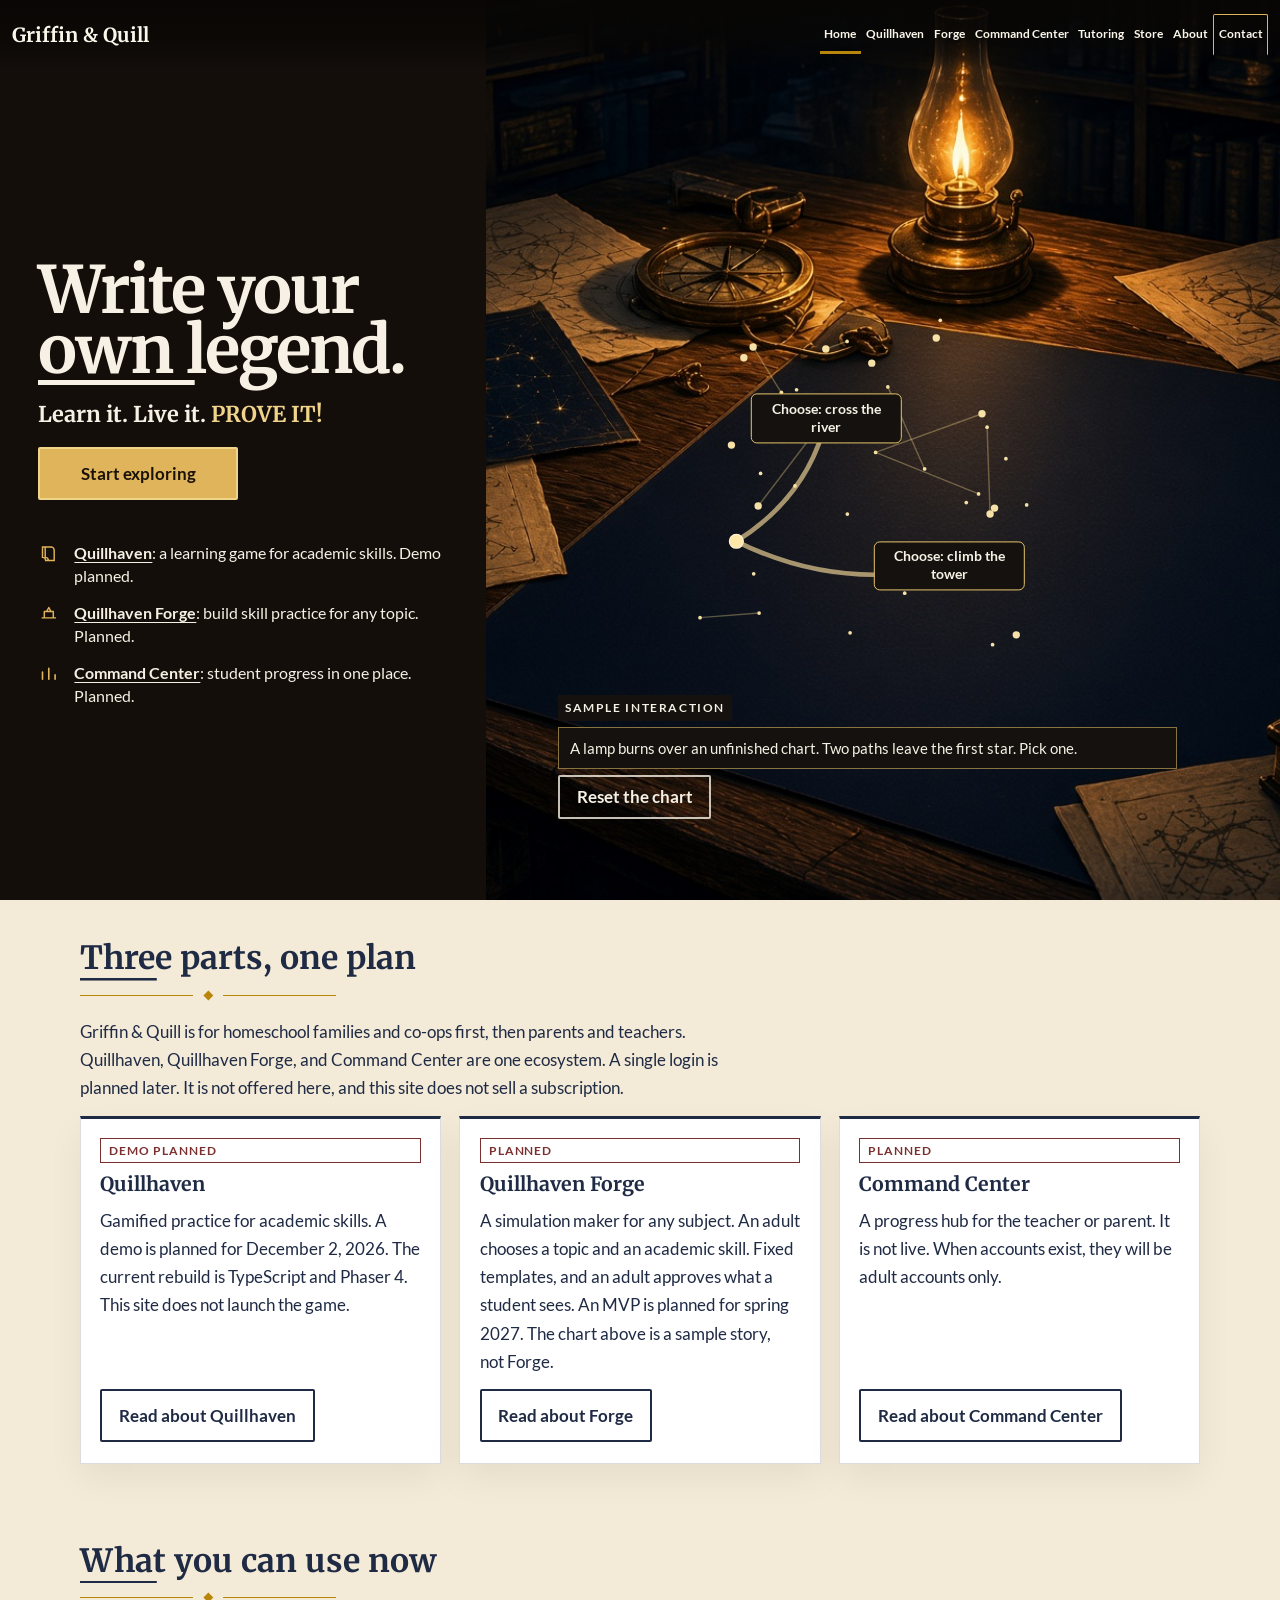
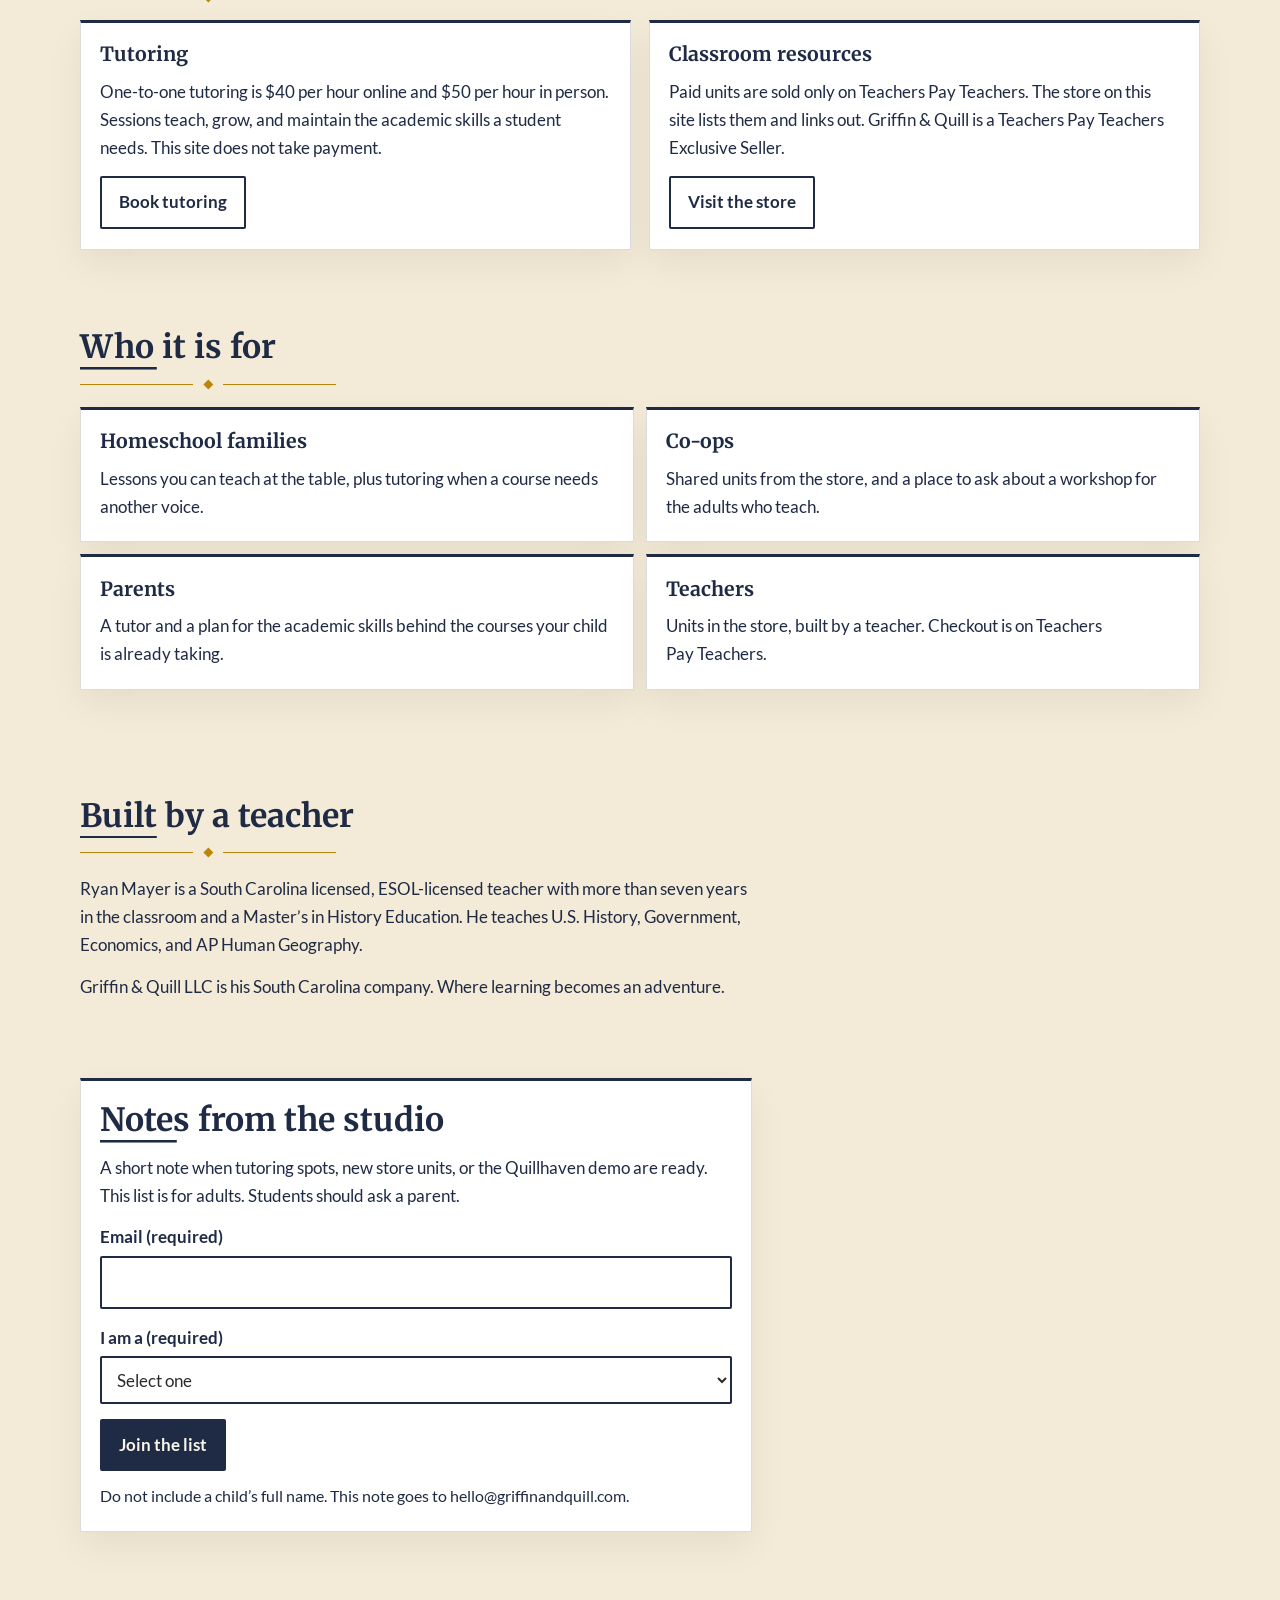
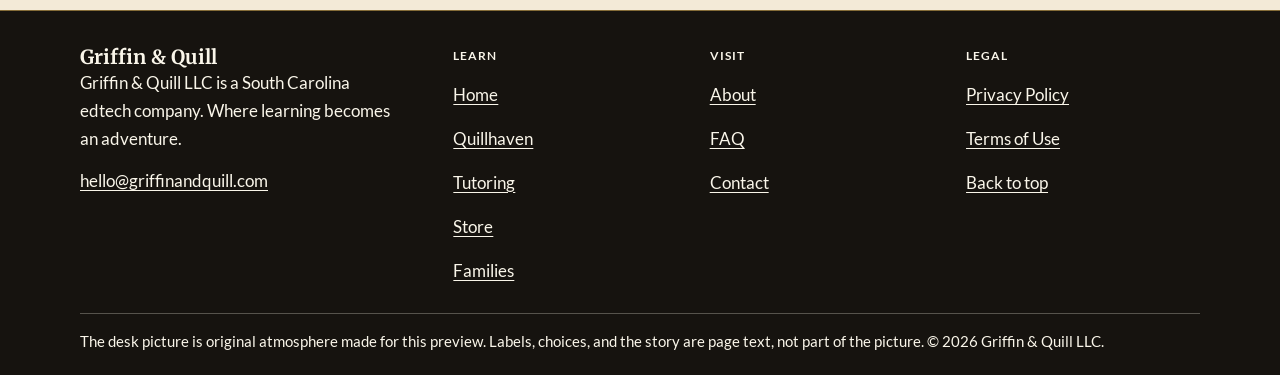
==== commit 8575722b: "Preview the Concept B worktable site. The homepage is an editorial column beside a lamplit desk, wit" ====
--- a/index.html
+++ b/index.html
@@ -3,18 +3,17 @@
 <head>
   <meta charset="utf-8">
   <meta name="viewport" content="width=device-width, initial-scale=1">
-  <meta name="description" content="Griffin &amp; Quill. Write your own legend. Learn it. Live it. PROVE IT! One subscription covers Quillhaven, Quillhaven Forge, and the Command Center.">
+  <meta name="description" content="Griffin &amp; Quill helps homeschool families practice academic skills. Write your own legend. Learn it. Live it. PROVE IT! Where learning becomes an adventure.">
   <meta name="theme-color" content="#1F2A44">
-  <title>Griffin &amp; Quill | Write your own legend. Learn it. Live it. PROVE IT!</title>
-  <meta property="og:title" content="Griffin &amp; Quill | Write your own legend. Learn it. Live it. PROVE IT!">
-  <meta property="og:description" content="Griffin &amp; Quill. Write your own legend. Learn it. Live it. PROVE IT! One subscription covers Quillhaven, Quillhaven Forge, and the Command Center.">
+  <title>Griffin &amp; Quill | Where learning becomes an adventure</title>
+  <meta property="og:title" content="Griffin &amp; Quill | Where learning becomes an adventure">
+  <meta property="og:description" content="Griffin &amp; Quill helps homeschool families practice academic skills. Write your own legend. Learn it. Live it. PROVE IT! Where learning becomes an adventure.">
   <meta property="og:type" content="website">
   <meta property="og:url" content="https://www.griffinandquill.com/">
   <link rel="canonical" href="https://www.griffinandquill.com/">
   <meta property="og:image" content="https://www.griffinandquill.com/assets/og.png">
   <meta property="og:locale" content="en_US">
   <meta name="twitter:card" content="summary_large_image">
-  <!-- Placeholder icons. Replace the files in /assets/icons/ with the final set. -->
   <link rel="icon" href="/favicon.svg" type="image/svg+xml">
   <link rel="icon" href="/favicon.ico" sizes="any">
   <link rel="icon" href="/assets/icons/favicon-32.png" type="image/png" sizes="32x32">
@@ -25,16 +24,14 @@
   <link rel="stylesheet" href="css/styles.css">
   <script>document.documentElement.classList.add("js");</script>
 </head>
-<body id="top">
+<body id="top" class="page-home">
   <a class="skip-link" href="#main">Skip to content</a>
   <header class="site-header">
     <div class="header-bar">
       <div class="container header-inner">
         <a class="brand" href="index.html">
-          <img class="logo" src="assets/logo-icon.svg" alt="" width="160" height="127">
           <span class="wordmark">
             <span class="wordmark-name">Griffin &amp; Quill</span>
-            <span class="wordmark-meta">An Edtech Company</span>
           </span>
         </a>
         <button type="button" class="nav-toggle" aria-expanded="false" aria-controls="site-nav">
@@ -44,15 +41,13 @@
         <nav id="site-nav" aria-label="Primary">
           <ul class="nav-list">
             <li><a href="index.html" aria-current="page">Home</a></li>
+            <li><a href="worlds.html">Quillhaven</a></li>
+            <li><a href="worlds.html#forge">Forge</a></li>
+            <li><a href="worlds.html#command-center">Command Center</a></li>
             <li><a href="tutoring.html">Tutoring</a></li>
             <li><a href="store.html">Store</a></li>
-            <li><a href="worlds.html">Quillhaven</a></li>
-            <li><a href="forge.html">Forge</a></li>
-            <li><a href="command.html">Command Center</a></li>
-            <li><a href="schools.html">Schools</a></li>
             <li><a href="about.html">About</a></li>
-            <li><a href="faq.html">FAQ</a></li>
-            <li><a href="contact.html">Contact</a></li>
+            <li><a href="contact.html" class="nav-contact">Contact</a></li>
           </ul>
         </nav>
       </div>
@@ -60,92 +55,93 @@
   </header>
   <main id="main" tabindex="-1">
     <noscript>
-      <p class="container note">JavaScript is off, so the menu button will not run. Page links still work. A form on this page needs JavaScript to send, or you can email the address in the footer.</p>
+      <p class="container note">JavaScript is off, so the menu button and the sample chart will not run. Page links still work. A form on this page needs JavaScript to send, or you can email the address in the footer.</p>
     </noscript>
 
-    <section class="living-plaza" data-plaza aria-labelledby="home-title">
-      <div class="living-plaza-stage">
-        <canvas class="town-square-canvas" width="384" height="216" aria-hidden="true" data-art="greybox"></canvas>
-        <nav class="plaza-doors" aria-label="Plaza buildings">
-          <a class="plaza-door door-academy" href="worlds.html" data-gryff="The Academy is Quillhaven, gamified practice for academic skills. The public demo is December 2, 2026. The game is being rebuilt in TypeScript and Phaser 4.">
-            <span class="plaza-door-kicker">Academy</span>
-            <span class="plaza-door-name">Quillhaven</span>
-          </a>
-          <a class="plaza-door door-forge" href="forge.html" data-gryff="The stall is Quillhaven Forge, a simulation maker. You pick a topic and a skill, and an adult approves the result. The first version is planned for spring 2027.">
-            <span class="plaza-door-kicker">Forge stall</span>
-            <span class="plaza-door-name">Forge</span>
-          </a>
-          <a class="plaza-door door-hall" href="command.html" data-gryff="Town Hall is the Command Center, a teacher and parent data hub. It is coming soon, under the same subscription. This page does not collect student data.">
-            <span class="plaza-door-kicker">Town Hall</span>
-            <span class="plaza-door-name">Command Center</span>
-          </a>
-        </nav>
-      </div>
-      <div class="living-plaza-copy">
-        <img class="logo logo-hero" src="assets/logo-hero.svg" alt="Gryff, the Griffin and Quill mascot, a cream gryphon with a gold quill" width="400" height="318">
-        <p class="eyebrow">Gryff · the mascot</p>
-        <h1 id="home-title">Write your own legend. Learn it. Live it. <span class="town-square-prove">PROVE IT!</span></h1>
-        <p class="gryff-line" id="gryff-line"><span class="visually-hidden">Gryff says: </span><span id="gryff-words">Choose a building. The Academy is Quillhaven, the stall is the Forge, and Town Hall is the Command Center. One login and one subscription covers all three.</span></p>
-      </div>
-      <div class="living-plaza-actions">
-        <a class="btn btn-primary" href="tutoring.html#book">Book tutoring</a>
-        <a class="btn btn-secondary" href="store.html">Visit the store</a>
-      </div>
-    </section>
-
-    <section class="section" aria-labelledby="do-title">
-      <div class="container">
-        <h2 id="do-title">What we do</h2>
-        <div class="rule" aria-hidden="true"><span></span></div>
-        <p class="section-intro">One login and one subscription covers three products. Tutoring and the Teachers Pay Teachers store sit beside that subscription.</p>
+    <section class="worktable" aria-labelledby="legend-title">
+      <div class="worktable-copy">
+        <h1 id="legend-title">Write your<br> own legend.</h1>
+        <p class="legend-tag">Learn it. Live it. <strong>PROVE IT!</strong></p>
+        <p><a class="btn btn-gold" href="#story-chart">Start exploring</a></p>
+        <ul class="legend-points">
+          <li>
+            <svg class="legend-icon" viewBox="0 0 24 24" aria-hidden="true" focusable="false"><path d="M5 4.5h9.5A3.5 3.5 0 0 1 18 8v11.5H8.5A3.5 3.5 0 0 0 5 16V4.5Z" fill="none" stroke="currentColor" stroke-width="1.6"/><path d="M8 4.5V16a3.5 3.5 0 0 1 3.5 3.5" fill="none" stroke="currentColor" stroke-width="1.6"/></svg>
+            <span><a href="worlds.html">Quillhaven</a>: a learning game for academic skills. Demo planned.</span>
+          </li>
+          <li>
+            <svg class="legend-icon" viewBox="0 0 24 24" aria-hidden="true" focusable="false"><path d="M4 16.5h16M7 16.5V9.5h10v7M9.5 9.5 12 5l2.5 4.5" fill="none" stroke="currentColor" stroke-width="1.6" stroke-linejoin="round"/></svg>
+            <span><a href="worlds.html#forge">Quillhaven Forge</a>: build skill practice for any topic. Planned.</span>
+          </li>
+          <li>
+            <svg class="legend-icon" viewBox="0 0 24 24" aria-hidden="true" focusable="false"><path d="M5 18V10M12 18V6M19 18v-5" fill="none" stroke="currentColor" stroke-width="1.8" stroke-linecap="round"/></svg>
+            <span><a href="worlds.html#command-center">Command Center</a>: student progress in one place. Planned.</span>
+          </li>
+        </ul>
+      </div>
+      <div class="worktable-scene">
+        <div class="worktable-frame">
+          <img class="worktable-art" src="assets/worktable.jpg" alt="" width="1152" height="864">
+          <div class="chart-sheet" id="story-chart">
+            <div class="chart-stage" id="chart-stage">
+              <svg id="chart-svg" class="chart-svg" viewBox="0 0 100 100" aria-hidden="true" focusable="false">
+                <g id="chart-web"></g>
+                <g id="chart-routes"></g>
+                <g id="chart-nodes"></g>
+              </svg>
+              <div class="chart-choices" id="chart-choices" role="group" aria-labelledby="chart-label"></div>
+            </div>
+            <p class="chart-kicker" id="chart-label">Sample interaction</p>
+            <p class="chart-story" id="chart-story" aria-live="polite">A lamp burns over an unfinished chart. Two paths leave the first star. Pick one.</p>
+            <button type="button" class="btn btn-reset" id="chart-reset">Reset the chart</button>
+          </div>
+        </div>
+      </div>
+    </section>
+
+    <section class="section" aria-labelledby="ecosystem-title">
+      <div class="container">
+        <h2 id="ecosystem-title">Three parts, one plan</h2>
+        <div class="rule" aria-hidden="true"><span></span></div>
+        <p class="section-intro">Griffin &amp; Quill is for homeschool families and co-ops first, then parents and teachers. Quillhaven, Quillhaven Forge, and Command Center are one ecosystem. A single login is planned later. It is not offered here, and this site does not sell a subscription.</p>
         <div class="grid-3">
           <article class="card">
-            <p class="stamp">Demo December 2, 2026</p>
+            <p class="stamp">Demo planned</p>
             <h3>Quillhaven</h3>
-            <p>Gamified academic skill practice. The public demo is December 2, 2026. The game is being rebuilt in TypeScript and Phaser 4.</p>
-            <p><a class="btn btn-secondary" href="worlds.html">Enter Quillhaven</a></p>
-          </article>
-          <article class="card">
-            <p class="stamp">Spring 2027</p>
+            <p>Gamified practice for academic skills. A demo is planned for December 2, 2026. The current rebuild is TypeScript and Phaser 4. This site does not launch the game.</p>
+            <p><a class="btn btn-secondary" href="worlds.html">Read about Quillhaven</a></p>
+          </article>
+          <article class="card">
+            <p class="stamp">Planned</p>
             <h3>Quillhaven Forge</h3>
-            <p>A simulation maker for any subject. Pick a topic and a skill. An adult approves the result. Quests are one thing it can make.</p>
-            <p><a class="btn btn-secondary" href="forge.html">See the Forge</a></p>
-          </article>
-          <article class="card">
-            <p class="stamp">Coming soon</p>
+            <p>A simulation maker for any subject. An adult chooses a topic and an academic skill. Fixed templates, and an adult approves what a student sees. An MVP is planned for spring 2027. The chart above is a sample story, not Forge.</p>
+            <p><a class="btn btn-secondary" href="worlds.html#forge">Read about Forge</a></p>
+          </article>
+          <article class="card">
+            <p class="stamp">Planned</p>
             <h3>Command Center</h3>
-            <p>A teacher and parent data hub, included in the same subscription. It is not open yet. This site does not collect student data.</p>
-            <p><a class="btn btn-secondary" href="command.html">See the sample</a></p>
-          </article>
-        </div>
-      </div>
-    </section>
-
-    <section class="section" aria-labelledby="how-title">
-      <div class="container">
-        <h2 id="how-title">How it works</h2>
-        <div class="rule" aria-hidden="true"><span></span></div>
-        <p class="section-intro">The same habit shows up in a tutoring session, a lesson, and a run through Quillhaven: learn it, practice it, then prove it. Forge and the Command Center use that habit too.</p>
-        <ol class="steps grid-3">
-          <li class="card">
-            <p class="step-num" aria-hidden="true">1</p>
-            <p class="step-kicker">Learn</p>
-            <h3>Walk through the hard part</h3>
-            <p>A South Carolina teacher walks through the hard part, the idea or the step that does not land yet.</p>
-          </li>
-          <li class="card">
-            <p class="step-num" aria-hidden="true">2</p>
-            <p class="step-kicker">Practice</p>
-            <h3>Work the skill</h3>
-            <p>The student works the skill: guided at first, then on their own, with rewards that keep it sharp.</p>
-          </li>
-          <li class="card">
-            <p class="step-num" aria-hidden="true">3</p>
-            <p class="step-kicker">Prove</p>
-            <h3>Show the skill</h3>
-            <p>The student shows the skill on something new. In Quillhaven, that is the Chapter Guardian. That is the legend they get to keep.</p>
-          </li>
-        </ol>
+            <p>A progress hub for the teacher or parent. It is not live. When accounts exist, they will be adult accounts only.</p>
+            <p><a class="btn btn-secondary" href="worlds.html#command-center">Read about Command Center</a></p>
+          </article>
+        </div>
+      </div>
+    </section>
+
+    <section class="section" aria-labelledby="now-title">
+      <div class="container">
+        <h2 id="now-title">What you can use now</h2>
+        <div class="rule" aria-hidden="true"><span></span></div>
+        <div class="grid-2">
+          <article class="card">
+            <h3>Tutoring</h3>
+            <p>One-to-one tutoring is $40 per hour online and $50 per hour in person. Sessions teach, grow, and maintain the academic skills a student needs. This site does not take payment.</p>
+            <p><a class="btn btn-secondary" href="tutoring.html#book">Book tutoring</a></p>
+          </article>
+          <article class="card">
+            <h3>Classroom resources</h3>
+            <p>Paid units are sold only on Teachers Pay Teachers. The store on this site lists them and links out. Griffin &amp; Quill is a Teachers Pay Teachers Exclusive Seller.</p>
+            <p><a class="btn btn-secondary" href="store.html">Visit the store</a></p>
+          </article>
+        </div>
       </div>
     </section>
 
@@ -154,21 +150,20 @@
         <h2 id="who-title">Who it is for</h2>
         <div class="rule" aria-hidden="true"><span></span></div>
         <div class="who-list">
-          <article class="card"><h3>Homeschoolers</h3><p>Lessons you can teach at the table, plus tutoring when a course needs another voice.</p></article>
+          <article class="card"><h3>Homeschool families</h3><p>Lessons you can teach at the table, plus tutoring when a course needs another voice.</p></article>
+          <article class="card"><h3>Co-ops</h3><p>Shared units from the store, and a place to ask about a workshop for the adults who teach.</p></article>
           <article class="card"><h3>Parents</h3><p>A tutor and a plan for the academic skills behind the courses your child is already taking.</p></article>
-          <article class="card"><h3>Teachers</h3><p>Units and simulations in the store, built by a teacher who is in a classroom too. Checkout is on Teachers Pay Teachers.</p></article>
-          <article class="card"><h3>Schools</h3><p>Future licenses would cover Quillhaven, Forge, and the Command Center under the same subscription. They are not for sale yet. <a href="schools.html">Read the schools page</a>.</p></article>
+          <article class="card"><h3>Teachers</h3><p>Units in the store, built by a teacher. Checkout is on Teachers Pay Teachers.</p></article>
         </div>
       </div>
     </section>
 
     <section class="section" aria-labelledby="cred-title">
-      <div class="container">
-        <h2 id="cred-title">Built by a South Carolina teacher</h2>
+      <div class="container prose">
+        <h2 id="cred-title">Built by a teacher</h2>
         <div class="rule" aria-hidden="true"><span></span></div>
         <p>Ryan Mayer is a South Carolina licensed, ESOL-licensed teacher with more than seven years in the classroom and a Master’s in History Education. He teaches U.S. History, Government, Economics, and AP Human Geography.</p>
-        <p>Griffin &amp; Quill LLC is his South Carolina company. One login and one subscription covers Quillhaven, Quillhaven Forge, and the Command Center. Tutoring and the store sit beside that. The habit is the same: learn it, then prove it.</p>
-        <p>The work is meant to sit beside the standards he teaches. When a card names a standard, that standard is marked as a sample until the real one is confirmed.</p>
+        <p>Griffin &amp; Quill LLC is his South Carolina company. Where learning becomes an adventure.</p>
       </div>
     </section>
 
@@ -176,7 +171,7 @@
       <div class="container">
         <div class="form-card form-wrap">
           <h2 id="news-title">Notes from the studio</h2>
-          <p>A short note when tutoring spots, new store units, or the December 2, 2026 Quillhaven demo are ready. This list is for adults. Students should ask a parent.</p>
+          <p>A short note when tutoring spots, new store units, or the Quillhaven demo are ready. This list is for adults. Students should ask a parent.</p>
           <form data-form="hello" method="POST" action="#">
             <p class="thanks" data-thanks tabindex="-1" hidden>Thanks. Your note is on its way.</p>
             <p class="form-error" data-form-error tabindex="-1" hidden>That note did not send. Write to <a href="mailto:hello@griffinandquill.com">hello@griffinandquill.com</a>.</p>
@@ -194,8 +189,8 @@
                 <option>Parent or guardian</option>
                 <option>Homeschooler</option>
                 <option>Teacher</option>
+                <option>Co-op organizer</option>
                 <option>Lifelong learner</option>
-                <option>School or district</option>
               </select>
             </div>
             <button class="btn btn-primary" type="submit">Join the list</button>
@@ -209,30 +204,27 @@
     <div class="container footer-grid">
       <div>
         <a class="footer-brand" href="index.html">
-          <img class="logo" src="assets/logo-icon.svg" alt="" width="160" height="127">
           <span class="wordmark-name">Griffin &amp; Quill</span>
         </a>
-        <p>Griffin &amp; Quill LLC is a South Carolina edtech company. One login and one subscription covers Quillhaven, Quillhaven Forge, and the Command Center. Tutoring and the Teachers Pay Teachers store sit beside that subscription. Write your own legend. Learn it. Live it. PROVE IT!</p>
+        <p>Griffin &amp; Quill LLC is a South Carolina edtech company. Where learning becomes an adventure.</p>
         <p><a href="mailto:hello@griffinandquill.com">hello@griffinandquill.com</a></p>
       </div>
       <div>
         <p class="footer-label" id="foot-learn">Learn</p>
         <ul class="footer-links" aria-labelledby="foot-learn">
-              <li><a href="index.html" aria-current="page">Home</a></li>
-              <li><a href="tutoring.html">Tutoring</a></li>
-              <li><a href="store.html">Store</a></li>
-              <li><a href="worlds.html">Quillhaven</a></li>
-              <li><a href="forge.html">Forge</a></li>
-            <li><a href="command.html">Command Center</a></li>
-            <li><a href="schools.html">Schools</a></li>
+          <li><a href="index.html" aria-current="page">Home</a></li>
+          <li><a href="worlds.html">Quillhaven</a></li>
+          <li><a href="tutoring.html">Tutoring</a></li>
+          <li><a href="store.html">Store</a></li>
+          <li><a href="schools.html">Families</a></li>
         </ul>
       </div>
       <div>
         <p class="footer-label" id="foot-visit">Visit</p>
         <ul class="footer-links" aria-labelledby="foot-visit">
-              <li><a href="about.html">About</a></li>
-              <li><a href="faq.html">FAQ</a></li>
-              <li><a href="contact.html">Contact</a></li>
+          <li><a href="about.html">About</a></li>
+          <li><a href="faq.html">FAQ</a></li>
+          <li><a href="contact.html">Contact</a></li>
         </ul>
       </div>
       <div>
@@ -245,13 +237,11 @@
       </div>
     </div>
     <div class="container">
-      <p class="fineprint">Town square art: townsfolk, houses, stalls, and plaza props by Gif, Noiracide, and Romi. Emotes by Franuka / @franuka_art. Academy by MutterPixel Studio. © 2026 Griffin &amp; Quill LLC.</p>
+      <p class="fineprint">The desk picture is original atmosphere made for this preview. Labels, choices, and the story are page text, not part of the picture. © 2026 Griffin &amp; Quill LLC.</p>
     </div>
   </footer>
   <script src="js/form-config.js"></script>
   <script src="js/main.js"></script>
-  <script src="js/hero-scene.js"></script>
-  <script src="js/town-square.js"></script>
-  <script src="js/plaza.js"></script>
+  <script src="js/chart.js"></script>
 </body>
 </html>
--- a/css/styles.css
+++ b/css/styles.css
@@ -1042,16 +1042,7 @@
 .page-quillhaven main li,
 .page-quillhaven main .eyebrow { color: var(--cream); }
 
-.page-quillhaven main .town-banner,
-.page-quillhaven main .tagline-mark { color: var(--gold); }
-
-.page-quillhaven main a:not(.btn),
-.page-quillhaven main a:not(.btn):visited { color: var(--cream); }
-
-.page-quillhaven main .card a:not(.btn),
-.page-quillhaven main .card a:not(.btn):visited,
-.page-quillhaven main .form-card a:not(.btn),
-.page-quillhaven main .form-card a:not(.btn):visited { color: var(--navy); }
+.page-quillhaven main .town-banner { color: var(--gold); }
 
 .page-quillhaven main .eyebrow { letter-spacing: 0.14em; }
 
@@ -2473,241 +2464,488 @@
   to { opacity: 1; transform: none; }
 }
 
-/* Living plaza hub. Hotspots sit on the hero canvas in the same 384×216 frame. */
-.living-plaza {
+/* Concept B: warm library chrome, worktable hero, sample chart. */
+
+body {
+  background-color: #f3ead7;
+  background-image:
+    radial-gradient(ellipse at 50% -8%, rgba(255, 248, 230, 0.92), transparent 34rem),
+    linear-gradient(180deg, rgba(22, 19, 15, 0.045), transparent 14rem);
+}
+
+.header-bar {
+  background: #16130f;
+  border-bottom: 1px solid rgba(224, 180, 90, 0.45);
+}
+
+.site-footer {
+  background: #16130f;
+  border-top: 1px solid rgba(224, 180, 90, 0.55);
+}
+
+.site-header :focus-visible,
+.site-footer :focus-visible,
+.worktable :focus-visible,
+.library-hero :focus-visible {
+  outline-color: #f6f1e4;
+}
+
+.card,
+.form-card {
+  box-shadow: 0 14px 34px rgba(28, 18, 8, 0.06);
+}
+
+.nav-contact {
+  border: 1px solid #e0b45a;
+  border-radius: 2px;
+}
+
+@media (min-width: 1001px) and (max-width: 1280px) {
+  .nav-list a {
+    font-size: 0.78rem;
+    padding: 0.2rem 0.28rem;
+  }
+}
+
+.page-home {
+  background: #f3ead7;
+}
+
+.page-home .section {
+  background: #f3ead7;
+  color: var(--charcoal);
+}
+
+.page-home .section h2,
+.page-home .section h3,
+.page-home .section p,
+.page-home .section li { color: var(--navy); }
+
+.page-home .section .stamp { color: var(--burgundy); }
+
+.page-home .site-header {
+  position: absolute;
+  left: 0;
+  right: 0;
+  background: linear-gradient(180deg, rgba(8, 6, 4, 0.92) 0%, rgba(8, 6, 4, 0.72) 55%, rgba(8, 6, 4, 0) 100%);
+}
+
+.page-home .header-bar {
+  background: transparent;
+  border-bottom: 0;
+}
+
+.page-home .header-inner {
+  width: min(1480px, calc(100% - 1.5rem));
+}
+
+.worktable {
   display: grid;
-  background: #1b2744;
-  color: var(--cream);
-  border-bottom: 4px solid var(--gold);
-}
-
-.living-plaza-stage {
+  grid-template-columns: minmax(18.5rem, 38%) minmax(0, 1fr);
+  min-height: 100vh;
+  min-height: 100svh;
+  background: #140e0b;
+  color: #f6f1e4;
+}
+
+.worktable-copy {
   position: relative;
-  width: 100%;
-  aspect-ratio: 384 / 216;
-  background: #8fb8d8;
-  overflow: hidden;
-}
-
-.living-plaza-stage .town-square-canvas {
+  z-index: 2;
+  display: flex;
+  flex-direction: column;
+  justify-content: center;
+  padding: 6.4rem clamp(1.2rem, 3vw, 2.7rem) 2.2rem;
+}
+
+.worktable-copy h1 {
+  color: #f6f1e4;
+  font-size: clamp(3.15rem, 5.1vw, 5.35rem);
+  line-height: 0.92;
+  letter-spacing: -0.03em;
+  margin: 0 0 0.9rem;
+}
+
+.legend-tag {
+  font-family: var(--serif);
+  font-weight: 700;
+  font-size: clamp(1.2rem, 1.7vw, 1.55rem);
+  line-height: 1.35;
+  color: #f6f1e4;
+  margin: 0 0 1.15rem;
+}
+
+.legend-tag strong { color: #f0d48a; }
+
+a.btn-gold,
+a.btn-gold:visited,
+button.btn-gold {
+  background: #e0b45a;
+  color: #1a1208;
+  border-color: #f0d48a;
+  min-width: 12.5rem;
+}
+
+a.btn-gold:hover,
+button.btn-gold:hover {
+  background: #f3d48a;
+  color: #1a1208;
+  border-color: #f3d48a;
+}
+
+.legend-points {
+  list-style: none;
+  margin: 1.7rem 0 0;
+  padding: 0;
+  display: grid;
+  gap: 0.85rem;
+}
+
+.legend-points li {
+  display: grid;
+  grid-template-columns: 1.55rem minmax(0, 1fr);
+  gap: 0.7rem;
+  align-items: start;
+  color: #f6f1e4;
+  font-size: 1rem;
+  line-height: 1.45;
+}
+
+.legend-icon {
+  width: 1.35rem;
+  height: 1.35rem;
+  margin-top: 0.15rem;
+  color: #e0b45a;
+}
+
+.worktable-copy a:not(.btn) { color: #f6f1e4; }
+
+.worktable-copy a.btn-gold,
+.worktable-copy a.btn-gold:visited,
+.worktable-copy a.btn-gold:hover {
+  color: #1a1208;
+}
+
+.legend-points a {
+  font-weight: 700;
+  text-underline-offset: 0.16em;
+}
+
+.worktable-scene {
+  position: relative;
+  min-width: 0;
+  background: #0c0907;
+}
+
+.worktable-frame {
+  position: relative;
+  height: 100%;
+  min-height: 100%;
+}
+
+.worktable-art {
+  position: absolute;
+  inset: 0;
   width: 100%;
   height: 100%;
-  object-fit: fill;
-  object-position: center center;
-}
-
-.plaza-doors {
+  object-fit: cover;
+  object-position: 50% 40%;
+}
+
+.chart-sheet {
+  position: absolute;
+  z-index: 2;
+  left: 9%;
+  top: 31%;
+  width: 78%;
+  height: 60%;
+  display: flex;
+  flex-direction: column;
+  gap: 0.4rem;
+  min-width: 0;
+}
+
+.chart-kicker {
+  align-self: flex-start;
+  margin: 0;
+  padding: 0.2rem 0.45rem;
+  font-size: 0.72rem;
+  font-weight: 700;
+  letter-spacing: 0.14em;
+  text-transform: uppercase;
+  color: #f6f1e4;
+  background: #14110e;
+}
+
+.chart-stage {
+  position: relative;
+  flex: 1 1 auto;
+  min-height: 11rem;
+}
+
+.chart-svg {
+  display: block;
+  width: 100%;
+  height: 100%;
+  overflow: visible;
+}
+
+.chart-web-line {
+  fill: none;
+  stroke: rgba(243, 215, 138, 0.35);
+  stroke-width: 0.35;
+}
+
+.chart-web-star { fill: #f6e2a8; }
+
+.chart-route {
+  fill: none;
+  stroke-linecap: round;
+  stroke-dasharray: 1;
+  stroke-dashoffset: 1;
+  stroke-width: 1.15;
+}
+
+.chart-route.is-open { stroke: rgba(255, 226, 160, 0.62); }
+
+.chart-route.is-chosen {
+  stroke: #ffe7a8;
+  stroke-width: 1.55;
+  filter: drop-shadow(0 0 1.4px rgba(255, 196, 80, 0.95));
+}
+
+.chart-route.is-drawn {
+  stroke-dashoffset: 0;
+  transition: stroke-dashoffset 680ms ease;
+}
+
+.chart-node {
+  fill: #ffe7a8;
+  stroke: #fff4d2;
+  stroke-width: 0.3;
+}
+
+.chart-choices {
   position: absolute;
   inset: 0;
-}
-
-.plaza-door {
+  pointer-events: none;
+}
+
+.chart-choice {
   position: absolute;
-  display: flex;
-  flex-direction: column;
-  justify-content: flex-end;
-  min-width: 44px;
+  transform: translate(-50%, -50%);
+  pointer-events: auto;
+  width: max-content;
+  max-width: 9.4rem;
   min-height: 44px;
-  padding: 0.35rem;
-  color: var(--cream);
-  text-decoration: none;
+  padding: 0.35rem 0.6rem;
+  border-radius: 6px;
+  border: 1px solid #e7c56a;
+  background: #14110e;
+  color: #f6f1e4;
+  font: inherit;
+  font-size: 0.9rem;
+  font-weight: 700;
+  line-height: 1.25;
+  text-align: center;
+  cursor: pointer;
+  touch-action: manipulation;
+}
+
+.chart-choice:hover { background: rgba(40, 28, 12, 0.96); }
+
+.chart-story {
+  margin: 0;
+  max-width: 40rem;
+  padding: 0.55rem 0.7rem;
+  border: 1px solid rgba(231, 197, 106, 0.55);
+  background: #14110e;
+  color: #f6f1e4;
+  font-size: 0.95rem;
+  line-height: 1.45;
+}
+
+button.btn-reset {
+  align-self: flex-start;
   background: transparent;
-  border: 2px solid transparent;
-}
-
-.plaza-door:hover,
-.plaza-door:focus-visible {
-  color: var(--cream);
-  background: rgba(31, 42, 68, 0.28);
-  border-color: var(--cream);
-}
-
-.plaza-door:focus-visible {
-  outline: 3px solid var(--cream);
-  outline-offset: -4px;
-}
-
-.plaza-door-kicker,
-.plaza-door-name {
-  display: block;
-  width: fit-content;
-  max-width: 100%;
-  padding: 0.12rem 0.4rem;
+  color: #f6f1e4;
+  border-color: rgba(246, 241, 228, 0.8);
+}
+
+button.btn-reset:hover {
+  background: #f6f1e4;
+  color: #1a1208;
+  border-color: #f6f1e4;
+}
+
+.library-hero {
+  padding: 3.1rem 0 2.5rem;
+  color: #f6f1e4;
+  background:
+    radial-gradient(ellipse at 85% 0%, rgba(224, 180, 90, 0.22), transparent 26rem),
+    linear-gradient(165deg, #120e0b 0%, #1a2236 72%, #243044 100%);
+}
+
+.library-hero h1 {
+  max-width: 16ch;
+  color: #f6f1e4;
+  font-size: clamp(2.7rem, 5vw, 4.5rem);
+  line-height: 1.02;
+}
+
+.library-hero p,
+.library-hero .lede,
+.library-hero .legend-tag,
+.library-hero .eyebrow { color: #f6f1e4; }
+
+.library-hero .legend-tag { margin-top: 0.35rem; }
+
+.mark-slot {
+  display: grid;
+  align-content: center;
+  justify-items: center;
+  gap: 0.35rem;
+  min-height: 16rem;
+  padding: 1.25rem;
+  text-align: center;
+  border: 1px dashed rgba(31, 42, 68, 0.4);
+  background:
+    linear-gradient(rgba(31, 42, 68, 0.05) 1px, transparent 1px),
+    linear-gradient(90deg, rgba(31, 42, 68, 0.05) 1px, transparent 1px),
+    #fffdf8;
+  background-size: 18px 18px, 18px 18px, auto;
+}
+
+.mark-slot p { margin: 0; }
+
+.mark-slot-label {
+  font-family: var(--serif);
+  font-weight: 700;
+  letter-spacing: 0.08em;
+  text-transform: uppercase;
+  font-size: 0.82rem;
+}
+
+body.page-library.page-quillhaven main {
+  background: #f3ead7;
+  background-image: none;
+  color: var(--charcoal);
+}
+
+body.page-library.page-quillhaven main h1,
+body.page-library.page-quillhaven main h2,
+body.page-library.page-quillhaven main h3,
+body.page-library.page-quillhaven main p,
+body.page-library.page-quillhaven main li,
+body.page-library.page-quillhaven main .eyebrow {
+  color: var(--navy);
+}
+
+body.page-library.page-quillhaven .library-hero h1,
+body.page-library.page-quillhaven .library-hero h2,
+body.page-library.page-quillhaven .library-hero p,
+body.page-library.page-quillhaven .library-hero .eyebrow,
+body.page-library.page-quillhaven .library-hero .legend-tag,
+body.page-library.page-quillhaven .library-hero strong {
+  color: #f6f1e4;
+}
+
+body.page-library.page-quillhaven main .card,
+body.page-library.page-quillhaven main .form-card,
+body.page-library.page-quillhaven main .mark-slot {
+  border: 1px solid rgba(31, 42, 68, 0.16);
+  border-radius: 2px;
+  box-shadow: 0 14px 34px rgba(28, 18, 8, 0.08);
+  background: #fffdf8;
+  color: var(--charcoal);
+}
+
+body.page-library.page-quillhaven main .card h3,
+body.page-library.page-quillhaven main .card p,
+body.page-library.page-quillhaven main .form-card h2,
+body.page-library.page-quillhaven main .form-card p,
+body.page-library.page-quillhaven main .form-card label,
+body.page-library.page-quillhaven main .form-card legend,
+body.page-library.page-quillhaven main .mark-slot p {
+  color: var(--navy);
+}
+
+body.page-library.page-quillhaven main .stamp {
+  color: var(--burgundy);
+  background: var(--white);
+}
+
+body.page-library.page-quillhaven main a.btn-secondary,
+body.page-library.page-quillhaven main a.btn-secondary:visited {
+  background: transparent;
+  color: var(--navy);
+  border-color: var(--navy);
+  border-radius: 2px;
+}
+
+body.page-library.page-quillhaven main a.btn-secondary:hover {
   background: var(--navy);
   color: var(--cream);
-  font-weight: 700;
-  line-height: 1.2;
-}
-
-.plaza-door-kicker {
-  font-size: 0.72rem;
-  letter-spacing: 0.04em;
-  text-transform: uppercase;
-}
-
-.plaza-door-name {
-  font-family: var(--serif);
-  font-size: 0.95rem;
-}
-
-.door-academy { left: 34%; top: 8%; width: 32%; height: 46%; }
-.door-forge { left: 4%; top: 58%; width: 30%; height: 36%; }
-.door-hall { left: 68%; top: 8%; width: 28%; height: 42%; }
-
-.living-plaza-copy {
-  padding: 1.1rem 1.15rem 1.25rem;
-}
-
-.living-plaza-copy h1,
-.living-plaza-copy .eyebrow {
-  color: var(--cream);
-}
-
-.living-plaza-copy h1 {
-  font-size: clamp(1.7rem, 3vw, 2.6rem);
-}
-
-.living-plaza-copy .logo-hero {
-  width: min(7.5rem, 40vw);
-  margin-bottom: 0.75rem;
-  background: transparent;
-}
-
-.gryff-line {
-  margin: 0;
-  font-size: 1.05rem;
-  line-height: 1.45;
-}
-
-.living-plaza-actions {
-  display: flex;
-  flex-wrap: wrap;
-  gap: 0.6rem;
-  padding: 0 1.15rem 1.25rem;
-}
-
-.living-plaza-actions .btn-secondary {
-  background: transparent;
-  color: var(--cream);
-  border-color: var(--cream);
-}
-
-.living-plaza-actions .btn-secondary:hover,
-.living-plaza-actions .btn-secondary:focus-visible {
-  background: var(--cream);
-  color: var(--navy);
-}
-
-@media (min-width: 900px) {
-  .living-plaza {
-    grid-template-columns: minmax(0, 1.45fr) minmax(16rem, 0.7fr);
-    grid-template-rows: auto auto;
-  }
-  .living-plaza-stage { grid-column: 1; grid-row: 1; }
-  .living-plaza-copy {
-    grid-column: 2;
-    grid-row: 1;
+}
+
+body.page-library.page-quillhaven main .btn { border-radius: 2px; }
+
+@media (max-width: 1000px) {
+  .page-home .site-header {
+    position: sticky;
+    background: #140e0b;
+  }
+
+  .page-home .header-bar {
+    background: #140e0b;
+    border-bottom: 1px solid rgba(224, 180, 90, 0.45);
+  }
+
+  .worktable {
     display: flex;
     flex-direction: column;
-    justify-content: center;
-  }
-  .living-plaza-actions { grid-column: 1 / -1; }
+    min-height: 0;
+  }
+
+  .worktable-copy {
+    padding: 1.5rem 1.15rem 0.4rem;
+    justify-content: flex-start;
+  }
+
+  .worktable-copy h1 { font-size: clamp(2.7rem, 11vw, 3.7rem); }
+
+  .worktable-frame {
+    display: flex;
+    flex-direction: column;
+    height: auto;
+  }
+
+  .worktable-art {
+    position: relative;
+    height: 10.5rem;
+    inset: auto;
+    object-position: center 28%;
+  }
+
+  .chart-sheet {
+    position: relative;
+    left: auto;
+    top: auto;
+    width: auto;
+    height: auto;
+    min-height: 32rem;
+    margin: 0;
+    padding: 0.85rem 0.85rem 1.1rem;
+    background:
+      radial-gradient(ellipse at 50% 0%, rgba(224, 180, 90, 0.16), transparent 16rem),
+      #152038;
+  }
 }
 
 @media (max-width: 480px) {
-  .plaza-door-name { font-size: 0.82rem; }
-  .door-academy { left: 30%; width: 40%; }
-  .door-forge { width: 38%; }
-  .door-hall { left: 64%; width: 34%; }
-}
-
-@media (prefers-reduced-motion: no-preference) and (hover: hover) {
-  .plaza-door { transition: background 0.15s ease, border-color 0.15s ease; }
-}
-
-.tagline-mark { color: var(--burgundy); }
-
-.rate-board {
-  display: grid;
-  grid-template-columns: 1fr;
-  gap: 0.85rem;
-  margin: 0 0 1rem;
-}
-
-@media (min-width: 640px) {
-  .rate-board { grid-template-columns: 1fr 1fr; }
-}
-
-.rate-card {
-  padding: 1rem 1.1rem;
-  background: var(--cream);
-  border: 3px solid var(--navy);
-  box-shadow: 6px 6px 0 var(--gold);
-}
-
-.rate-amt {
-  margin: 0;
-  font-family: var(--serif);
-  font-size: clamp(2.4rem, 6vw, 3.4rem);
-  font-weight: 700;
-  line-height: 1;
-  color: var(--navy);
-}
-
-.page-forge .page-hero {
-  border-left: 10px solid var(--burgundy);
-}
-
-.page-command .page-hero {
-  background: var(--navy);
-  color: var(--cream);
-}
-
-.page-command .page-hero h1,
-.page-command .page-hero .eyebrow { color: var(--cream); }
-
-.page-command .page-hero a { color: var(--cream); }
-
-.sample-board {
-  display: grid;
-  gap: 0.75rem;
-}
-
-@media (min-width: 700px) {
-  .sample-board { grid-template-columns: 1.2fr 0.8fr; }
-}
-
-.sample-panel {
-  padding: 1rem;
-  background: var(--navy);
-  color: var(--cream);
-  border: 3px solid var(--gold);
-}
-
-.sample-panel h3,
-.sample-panel p { color: var(--cream); }
-
-.sample-panel .stamp {
-  color: var(--burgundy);
-  background: var(--white);
-}
-
-.sample-row {
-  display: flex;
-  justify-content: space-between;
-  gap: 1rem;
-  padding: 0.45rem 0;
-  border-bottom: 1px solid rgba(250, 246, 234, 0.35);
-}
-
-.forge-card {
-  margin-top: 1rem;
-  padding: 1rem 1.1rem;
-  background: var(--cream);
-  border: 3px solid var(--navy);
-  box-shadow: 6px 6px 0 var(--burgundy);
-}
-
-.forge-card:focus { outline-offset: 4px; }
-
-.town-diorama { cursor: default; }
+  .worktable-copy { padding-inline: 1rem; }
+  .worktable-copy h1 { font-size: 2.55rem; }
+  .legend-tag { font-size: 1.12rem; }
+  .worktable-art { height: 11.5rem; }
+  .chart-choice { max-width: 8.1rem; font-size: 0.82rem; }
+  .chart-sheet { min-height: 34rem; padding-inline: 0.7rem; }
+}
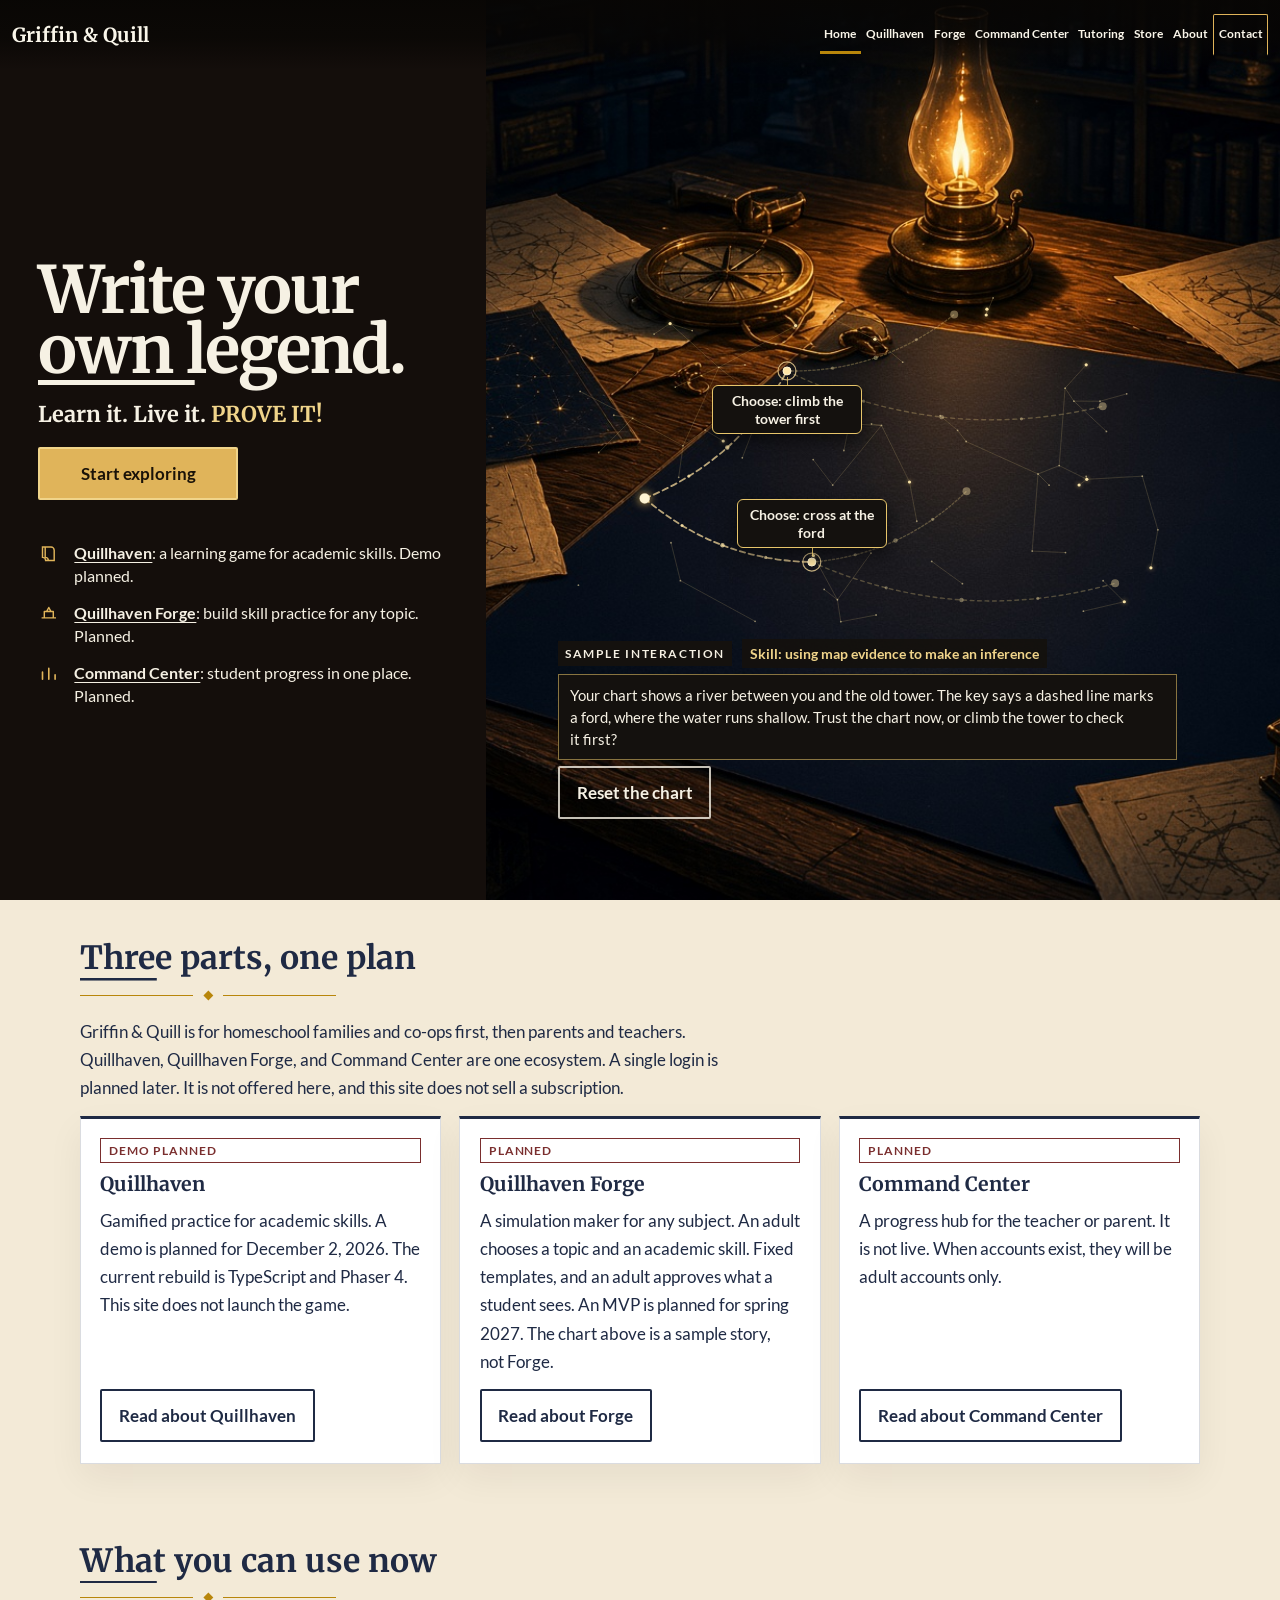
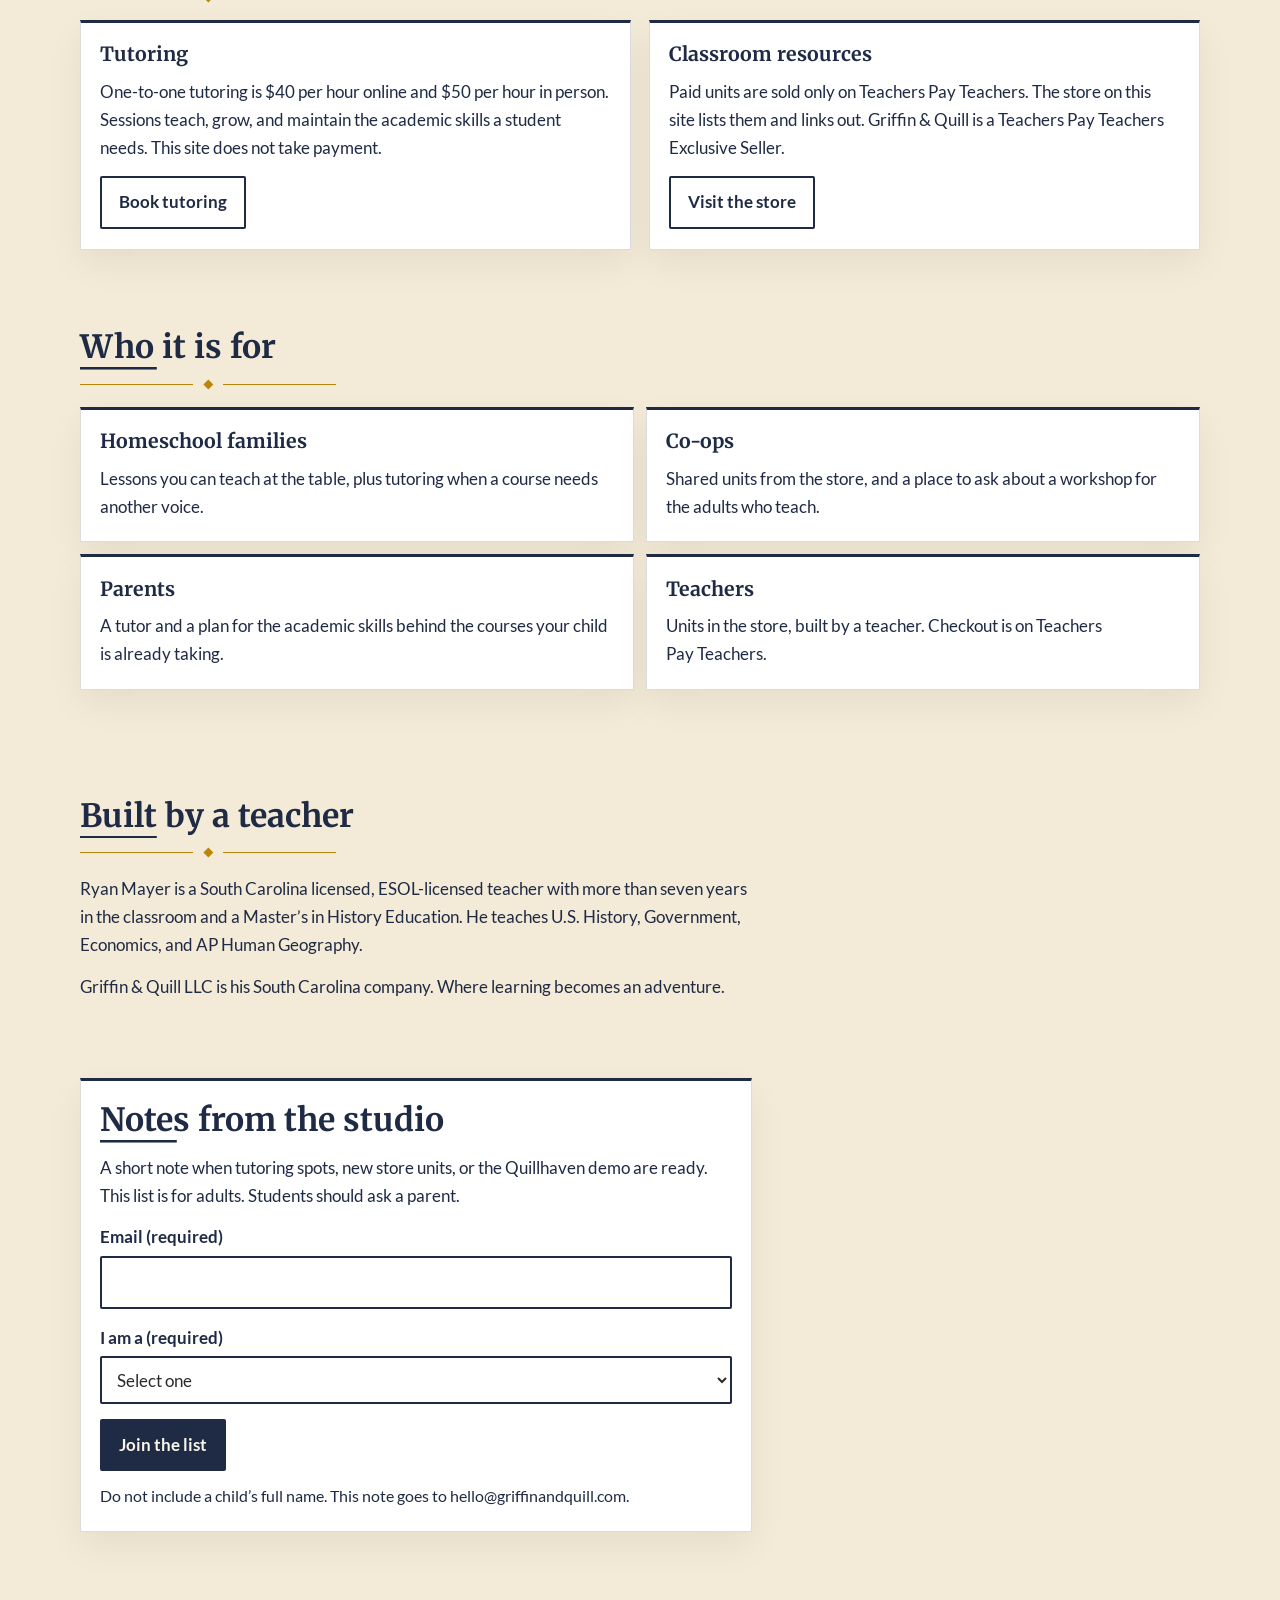
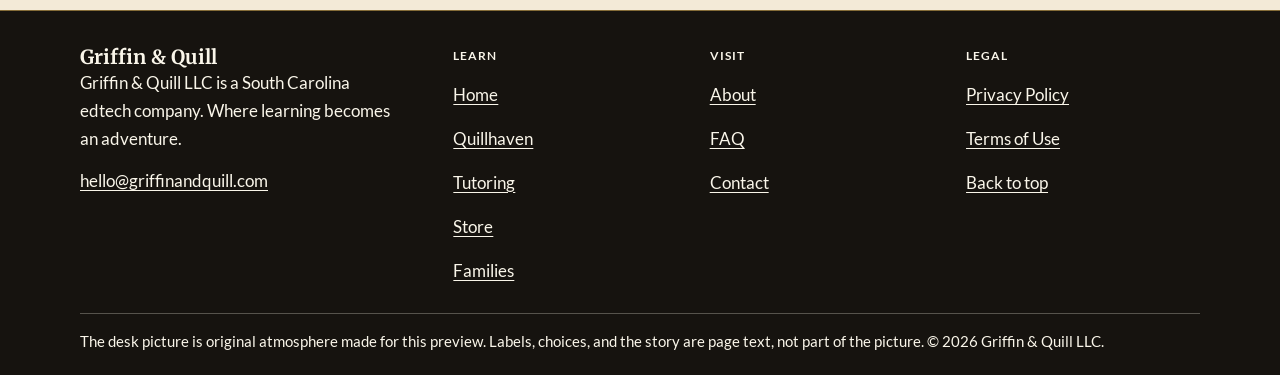
==== commit af594a51: "Home chart: denser Concept B constellation and a named skill - Draw in stage pixels so the constella" ====
--- a/index.html
+++ b/index.html
@@ -83,15 +83,18 @@
           <img class="worktable-art" src="assets/worktable.jpg" alt="" width="1152" height="864">
           <div class="chart-sheet" id="story-chart">
             <div class="chart-stage" id="chart-stage">
-              <svg id="chart-svg" class="chart-svg" viewBox="0 0 100 100" aria-hidden="true" focusable="false">
+              <svg id="chart-svg" class="chart-svg" viewBox="0 0 600 300" preserveAspectRatio="none" aria-hidden="true" focusable="false">
                 <g id="chart-web"></g>
                 <g id="chart-routes"></g>
                 <g id="chart-nodes"></g>
               </svg>
-              <div class="chart-choices" id="chart-choices" role="group" aria-labelledby="chart-label"></div>
-            </div>
-            <p class="chart-kicker" id="chart-label">Sample interaction</p>
-            <p class="chart-story" id="chart-story" aria-live="polite">A lamp burns over an unfinished chart. Two paths leave the first star. Pick one.</p>
+              <div class="chart-choices" id="chart-choices" role="group" aria-labelledby="chart-label chart-skill"></div>
+            </div>
+            <div class="chart-meta">
+              <p class="chart-kicker" id="chart-label">Sample interaction</p>
+              <p class="chart-skill" id="chart-skill">Skill: using map evidence to make an inference</p>
+            </div>
+            <p class="chart-story" id="chart-story" aria-live="polite">Your chart shows a river between you and the old tower. The key says a dashed line marks a ford, where the water runs shallow. Trust the chart now, or climb the tower to check it first?</p>
             <button type="button" class="btn btn-reset" id="chart-reset">Reset the chart</button>
           </div>
         </div>
--- a/css/styles.css
+++ b/css/styles.css
@@ -2777,118 +2777,6 @@
   border-color: #f6f1e4;
 }
 
-.library-hero {
-  padding: 3.1rem 0 2.5rem;
-  color: #f6f1e4;
-  background:
-    radial-gradient(ellipse at 85% 0%, rgba(224, 180, 90, 0.22), transparent 26rem),
-    linear-gradient(165deg, #120e0b 0%, #1a2236 72%, #243044 100%);
-}
-
-.library-hero h1 {
-  max-width: 16ch;
-  color: #f6f1e4;
-  font-size: clamp(2.7rem, 5vw, 4.5rem);
-  line-height: 1.02;
-}
-
-.library-hero p,
-.library-hero .lede,
-.library-hero .legend-tag,
-.library-hero .eyebrow { color: #f6f1e4; }
-
-.library-hero .legend-tag { margin-top: 0.35rem; }
-
-.mark-slot {
-  display: grid;
-  align-content: center;
-  justify-items: center;
-  gap: 0.35rem;
-  min-height: 16rem;
-  padding: 1.25rem;
-  text-align: center;
-  border: 1px dashed rgba(31, 42, 68, 0.4);
-  background:
-    linear-gradient(rgba(31, 42, 68, 0.05) 1px, transparent 1px),
-    linear-gradient(90deg, rgba(31, 42, 68, 0.05) 1px, transparent 1px),
-    #fffdf8;
-  background-size: 18px 18px, 18px 18px, auto;
-}
-
-.mark-slot p { margin: 0; }
-
-.mark-slot-label {
-  font-family: var(--serif);
-  font-weight: 700;
-  letter-spacing: 0.08em;
-  text-transform: uppercase;
-  font-size: 0.82rem;
-}
-
-body.page-library.page-quillhaven main {
-  background: #f3ead7;
-  background-image: none;
-  color: var(--charcoal);
-}
-
-body.page-library.page-quillhaven main h1,
-body.page-library.page-quillhaven main h2,
-body.page-library.page-quillhaven main h3,
-body.page-library.page-quillhaven main p,
-body.page-library.page-quillhaven main li,
-body.page-library.page-quillhaven main .eyebrow {
-  color: var(--navy);
-}
-
-body.page-library.page-quillhaven .library-hero h1,
-body.page-library.page-quillhaven .library-hero h2,
-body.page-library.page-quillhaven .library-hero p,
-body.page-library.page-quillhaven .library-hero .eyebrow,
-body.page-library.page-quillhaven .library-hero .legend-tag,
-body.page-library.page-quillhaven .library-hero strong {
-  color: #f6f1e4;
-}
-
-body.page-library.page-quillhaven main .card,
-body.page-library.page-quillhaven main .form-card,
-body.page-library.page-quillhaven main .mark-slot {
-  border: 1px solid rgba(31, 42, 68, 0.16);
-  border-radius: 2px;
-  box-shadow: 0 14px 34px rgba(28, 18, 8, 0.08);
-  background: #fffdf8;
-  color: var(--charcoal);
-}
-
-body.page-library.page-quillhaven main .card h3,
-body.page-library.page-quillhaven main .card p,
-body.page-library.page-quillhaven main .form-card h2,
-body.page-library.page-quillhaven main .form-card p,
-body.page-library.page-quillhaven main .form-card label,
-body.page-library.page-quillhaven main .form-card legend,
-body.page-library.page-quillhaven main .mark-slot p {
-  color: var(--navy);
-}
-
-body.page-library.page-quillhaven main .stamp {
-  color: var(--burgundy);
-  background: var(--white);
-}
-
-body.page-library.page-quillhaven main a.btn-secondary,
-body.page-library.page-quillhaven main a.btn-secondary:visited {
-  background: transparent;
-  color: var(--navy);
-  border-color: var(--navy);
-  border-radius: 2px;
-}
-
-body.page-library.page-quillhaven main a.btn-secondary:hover {
-  background: var(--navy);
-  color: var(--cream);
-}
-
-body.page-library.page-quillhaven main .btn { border-radius: 2px; }
-
 @media (max-width: 1000px) {
   .page-home .site-header {
     position: sticky;
@@ -2949,3 +2837,467 @@
   .chart-choice { max-width: 8.1rem; font-size: 0.82rem; }
   .chart-sheet { min-height: 34rem; padding-inline: 0.7rem; }
 }
+
+/* ---------------------------------------------------------------
+   Library inner pages (Quillhaven first).
+   Dark, warm, lamplit sections that carry the home worktable mood
+   inward. Used by any page whose body has class page-library.
+   --------------------------------------------------------------- */
+
+body.page-library {
+  --lib-bg: #120e0b;
+  --lib-deep: #18120d;
+  --lib-text: #f6f1e4;
+  --lib-muted: #ddd3bf;
+  --lib-gold: #e0b45a;
+  --lib-gold-soft: #f0d48a;
+  --lib-line: rgba(224, 180, 90, 0.32);
+  background: var(--lib-bg);
+}
+
+body.page-library main {
+  background: var(--lib-bg);
+  background-image: none;
+  color: var(--lib-text);
+  font-size: 1.0625rem;
+}
+
+body.page-library main :focus-visible { outline-color: var(--lib-text); }
+
+body.page-library main h1,
+body.page-library main h2,
+body.page-library main h3,
+body.page-library main p,
+body.page-library main li,
+body.page-library main label,
+body.page-library main legend,
+body.page-library main .eyebrow { color: var(--lib-text); }
+
+body.page-library main a:not(.btn) { color: var(--lib-gold-soft); }
+body.page-library main a:not(.btn):hover { color: var(--lib-text); }
+
+/* Hero */
+
+body.page-library main .lib-hero {
+  position: relative;
+  overflow: hidden;
+  min-height: min(40rem, 82svh);
+  display: flex;
+  align-items: center;
+  padding: 4rem 0 3.5rem;
+  background:
+    radial-gradient(ellipse at 78% 18%, rgba(224, 180, 90, 0.2), transparent 30rem),
+    linear-gradient(160deg, #0d0a08 0%, #140f0b 55%, #1a1410 100%);
+}
+
+.lib-hero-art {
+  position: absolute;
+  top: 0;
+  right: 0;
+  width: 62%;
+  height: 100%;
+  object-fit: cover;
+  object-position: 40% 45%;
+  opacity: 0.78;
+  -webkit-mask-image: linear-gradient(90deg, transparent 0%, #000 42%);
+  mask-image: linear-gradient(90deg, transparent 0%, #000 42%);
+  pointer-events: none;
+}
+
+.lib-hero-inner {
+  position: relative;
+  z-index: 1;
+}
+
+.lib-hero-inner > * { max-width: 34rem; }
+
+body.page-library main .lib-hero .eyebrow {
+  color: var(--lib-gold-soft);
+  letter-spacing: 0.16em;
+  font-size: 0.85rem;
+}
+
+body.page-library main .lib-hero h1 {
+  font-size: clamp(2.9rem, 6vw, 5rem);
+  line-height: 0.98;
+  letter-spacing: -0.03em;
+  margin-bottom: 0.8rem;
+  text-shadow: 0 2px 18px rgba(0, 0, 0, 0.55);
+}
+
+body.page-library main .lib-hero .legend-tag strong { color: var(--lib-gold-soft); }
+
+body.page-library main .lib-lede {
+  font-size: clamp(1.12rem, 1.5vw, 1.25rem);
+  line-height: 1.6;
+  margin-bottom: 1.1rem;
+  text-shadow: 0 1px 10px rgba(0, 0, 0, 0.6);
+}
+
+body.page-library main .lib-status {
+  display: flex;
+  flex-wrap: wrap;
+  align-items: center;
+  gap: 0.6rem;
+  margin-bottom: 1.5rem;
+}
+
+.lib-actions {
+  display: flex;
+  flex-wrap: wrap;
+  gap: 0.75rem;
+}
+
+/* Status chip: one short label, never a paragraph of caveats */
+
+body.page-library main .chip {
+  display: inline-block;
+  margin: 0;
+  padding: 0.18rem 0.6rem;
+  border: 1px solid var(--lib-gold);
+  border-radius: 999px;
+  background: rgba(224, 180, 90, 0.12);
+  color: var(--lib-gold-soft);
+  font-size: 0.8rem;
+  font-weight: 700;
+  letter-spacing: 0.08em;
+  line-height: 1.5;
+  text-transform: uppercase;
+  white-space: nowrap;
+}
+
+/* Buttons on dark */
+
+a.btn-ghost,
+a.btn-ghost:visited,
+button.btn-ghost {
+  background: transparent;
+  color: #f6f1e4;
+  border-color: rgba(246, 241, 228, 0.82);
+}
+
+a.btn-ghost:hover,
+button.btn-ghost:hover {
+  background: #f6f1e4;
+  color: #1a1208;
+  border-color: #f6f1e4;
+}
+
+body.page-library main a.btn-gold,
+body.page-library main a.btn-gold:visited,
+body.page-library main button.btn-gold { color: #1a1208; }
+
+/* Sections */
+
+body.page-library main .lib-section {
+  padding: clamp(3rem, 6vw, 4.75rem) 0;
+  border-top: 1px solid rgba(224, 180, 90, 0.14);
+}
+
+body.page-library main .lib-section-deep {
+  background:
+    radial-gradient(ellipse at 12% 0%, rgba(224, 180, 90, 0.08), transparent 26rem),
+    var(--lib-deep);
+}
+
+body.page-library main .lib-section-glow {
+  background:
+    radial-gradient(ellipse at 50% 100%, rgba(224, 180, 90, 0.16), transparent 32rem),
+    var(--lib-bg);
+}
+
+body.page-library main .lib-section h2 {
+  font-size: clamp(1.85rem, 3vw, 2.5rem);
+  margin-bottom: 0.6rem;
+}
+
+body.page-library main .lib-intro {
+  max-width: 40rem;
+  color: var(--lib-muted);
+  font-size: 1.12rem;
+  margin-bottom: 1.8rem;
+}
+
+body.page-library main .lib-small {
+  max-width: 46rem;
+  margin-top: 1.5rem;
+  color: var(--lib-muted);
+  font-size: 1rem;
+}
+
+/* Steps */
+
+.lib-steps {
+  list-style: none;
+  margin: 0;
+  padding: 0;
+  display: grid;
+  gap: 1rem;
+}
+
+@media (min-width: 760px) {
+  .lib-steps { grid-template-columns: repeat(3, minmax(0, 1fr)); gap: 1.25rem; }
+}
+
+body.page-library main .lib-card,
+body.page-library main .lib-panel {
+  position: relative;
+  margin: 0;
+  padding: 1.5rem 1.4rem 1.45rem;
+  border: 1px solid var(--lib-line);
+  border-radius: 4px;
+  background: linear-gradient(180deg, rgba(246, 241, 228, 0.055), rgba(246, 241, 228, 0.02));
+  box-shadow: 0 18px 40px rgba(0, 0, 0, 0.35);
+}
+
+body.page-library main .lib-card h3,
+body.page-library main .lib-panel h3 {
+  font-size: 1.35rem;
+  margin-bottom: 0.5rem;
+}
+
+body.page-library main .lib-card p,
+body.page-library main .lib-panel p { color: var(--lib-muted); }
+
+.lib-step-num {
+  display: grid;
+  place-items: center;
+  width: 2.4rem;
+  height: 2.4rem;
+  margin-bottom: 0.9rem;
+  border: 1px solid #e0b45a;
+  border-radius: 50%;
+  color: #f0d48a;
+  font-family: var(--serif);
+  font-weight: 700;
+  font-size: 1.1rem;
+  box-shadow: 0 0 18px rgba(224, 180, 90, 0.35);
+}
+
+/* Panels (Forge, Command Center, open-today) */
+
+.lib-panels {
+  display: grid;
+  gap: 1rem;
+}
+
+@media (min-width: 760px) {
+  .lib-panels { grid-template-columns: repeat(2, minmax(0, 1fr)); gap: 1.25rem; }
+}
+
+body.page-library main .lib-panel {
+  display: flex;
+  flex-direction: column;
+  gap: 0.35rem;
+  scroll-margin-top: 5.5rem;
+}
+
+body.page-library main .lib-panel .chip { align-self: flex-start; margin-bottom: 0.55rem; }
+
+body.page-library main .lib-panel-action { margin-top: auto; padding-top: 0.75rem; }
+
+/* Privacy block */
+
+.lib-privacy {
+  display: grid;
+  gap: 1.25rem;
+  align-items: start;
+}
+
+@media (min-width: 860px) {
+  .lib-privacy { grid-template-columns: minmax(0, 1fr) minmax(0, 1.1fr); gap: 3rem; }
+}
+
+.lib-checks {
+  list-style: none;
+  margin: 0;
+  padding: 0;
+  display: grid;
+  gap: 0.75rem;
+}
+
+body.page-library main .lib-checks li {
+  position: relative;
+  padding: 0.85rem 1rem 0.85rem 2.75rem;
+  border: 1px solid rgba(224, 180, 90, 0.22);
+  border-radius: 4px;
+  background: rgba(246, 241, 228, 0.035);
+}
+
+body.page-library main .lib-checks li::before {
+  content: "";
+  position: absolute;
+  left: 1rem;
+  top: 1.25rem;
+  width: 0.7rem;
+  height: 0.4rem;
+  border-left: 2px solid #e0b45a;
+  border-bottom: 2px solid #e0b45a;
+  transform: rotate(-45deg);
+}
+
+/* Waitlist form on dark */
+
+body.page-library main .lib-form {
+  margin-inline: auto;
+  padding: clamp(1.4rem, 3vw, 2.2rem);
+  border: 1px solid rgba(224, 180, 90, 0.5);
+  border-top: 3px solid #e0b45a;
+  border-radius: 4px;
+  background: #1c1610;
+  box-shadow: 0 24px 60px rgba(0, 0, 0, 0.5);
+}
+
+body.page-library main .lib-form h2,
+body.page-library main .lib-form p,
+body.page-library main .lib-form label { color: var(--lib-text); }
+
+body.page-library main .lib-form .note { color: var(--lib-muted); font-size: 1rem; }
+
+body.page-library main .lib-form input,
+body.page-library main .lib-form select {
+  border-color: #e0b45a;
+  background: #fffdf8;
+  color: var(--charcoal);
+}
+
+body.page-library main .lib-form input:user-invalid,
+body.page-library main .lib-form select:user-invalid { border-color: #ff9b8a; }
+
+body.page-library main .lib-form .thanks {
+  background: #2a2216;
+  color: var(--lib-text);
+  border-left: 3px solid #e0b45a;
+}
+
+body.page-library main .lib-form .form-error,
+body.page-library main .lib-form .form-error a { color: var(--cream); }
+
+@media (max-width: 759px) {
+  body.page-library main .lib-hero {
+    display: block;
+    min-height: 0;
+    padding: 0 0 2.5rem;
+  }
+
+  .lib-hero-art {
+    position: relative;
+    display: block;
+    width: 100%;
+    height: 13rem;
+    opacity: 0.85;
+    -webkit-mask-image: linear-gradient(180deg, #000 55%, transparent 100%);
+    mask-image: linear-gradient(180deg, #000 55%, transparent 100%);
+  }
+
+  .lib-hero-inner { margin-top: -2.5rem; }
+
+  .lib-actions .btn { width: 100%; }
+}
+
+/* ---------------------------------------------------------------
+   Home chart: denser Concept B constellation.
+   Faint full map, gold walked route, choices sitting on stars.
+   --------------------------------------------------------------- */
+
+.chart-web-line {
+  stroke: rgba(243, 215, 138, 0.22);
+  stroke-width: 0.8;
+}
+
+.chart-web-star { fill: rgba(246, 226, 168, 0.55); }
+.chart-web-star.is-bright { fill: #f6e2a8; filter: drop-shadow(0 0 2px rgba(255, 210, 120, 0.8)); }
+
+.chart-route { stroke-width: 2.2; }
+
+.chart-route.is-faint {
+  stroke: rgba(243, 215, 138, 0.28);
+  stroke-width: 1.4;
+  stroke-dasharray: 0.012 0.012;
+  stroke-dashoffset: 0;
+}
+
+.chart-route.is-open {
+  stroke: rgba(255, 226, 160, 0.7);
+  stroke-width: 1.8;
+  stroke-dasharray: 0.03 0.02;
+  stroke-dashoffset: 0;
+}
+
+.chart-route.is-chosen {
+  stroke: #ffe7a8;
+  stroke-width: 3;
+  filter: drop-shadow(0 0 4px rgba(255, 196, 80, 0.95));
+}
+
+.chart-node.is-dim { fill: rgba(255, 231, 168, 0.4); stroke: none; }
+.chart-node.is-target { fill: #ffe7a8; stroke: #fff4d2; stroke-width: 1; }
+.chart-node.is-reached { fill: #ffe7a8; filter: drop-shadow(0 0 5px rgba(255, 200, 90, 0.95)); }
+.chart-node.is-here { fill: #fff4d2; }
+
+.chart-ring {
+  fill: none;
+  stroke: rgba(255, 226, 160, 0.75);
+  stroke-width: 1.2;
+  transform-box: fill-box;
+  transform-origin: center;
+  animation: chart-ring 2.4s ease-in-out infinite;
+}
+
+@keyframes chart-ring {
+  0%, 100% { transform: scale(1); opacity: 0.85; }
+  50% { transform: scale(1.35); opacity: 0.35; }
+}
+
+@media (prefers-reduced-motion: reduce) {
+  .chart-ring { animation: none; }
+}
+
+.chart-choice {
+  transform: none;
+  box-shadow: 0 6px 18px rgba(0, 0, 0, 0.55);
+}
+
+.chart-choice::after {
+  content: "";
+  position: absolute;
+  left: 50%;
+  width: 1px;
+  height: 9px;
+  background: #e7c56a;
+  opacity: 0.8;
+}
+
+.chart-choice[data-side="above"]::after { top: 100%; }
+.chart-choice[data-side="below"]::after { bottom: 100%; }
+
+.chart-choice:focus-visible {
+  outline: 3px solid #f6f1e4;
+  outline-offset: 2px;
+}
+
+.chart-meta {
+  display: flex;
+  flex-wrap: wrap;
+  align-items: center;
+  gap: 0.35rem 0.6rem;
+}
+
+.chart-meta .chart-kicker { align-self: auto; }
+
+.chart-skill {
+  margin: 0;
+  padding: 0.15rem 0.5rem;
+  background: rgba(20, 17, 14, 0.92);
+  color: #f0d48a;
+  font-size: 0.9rem;
+  font-weight: 700;
+}
+
+.chart-route-star { fill: rgba(246, 226, 168, 0.4); }
+.chart-route-star.is-open { fill: rgba(255, 231, 168, 0.75); }
+.chart-route-star.is-lit { fill: #fff4d2; filter: drop-shadow(0 0 4px rgba(255, 200, 90, 1)); }
+
+@media (min-width: 1001px) {
+  .chart-story { min-height: calc(1.45em * 3 + 1.2rem); }
+}
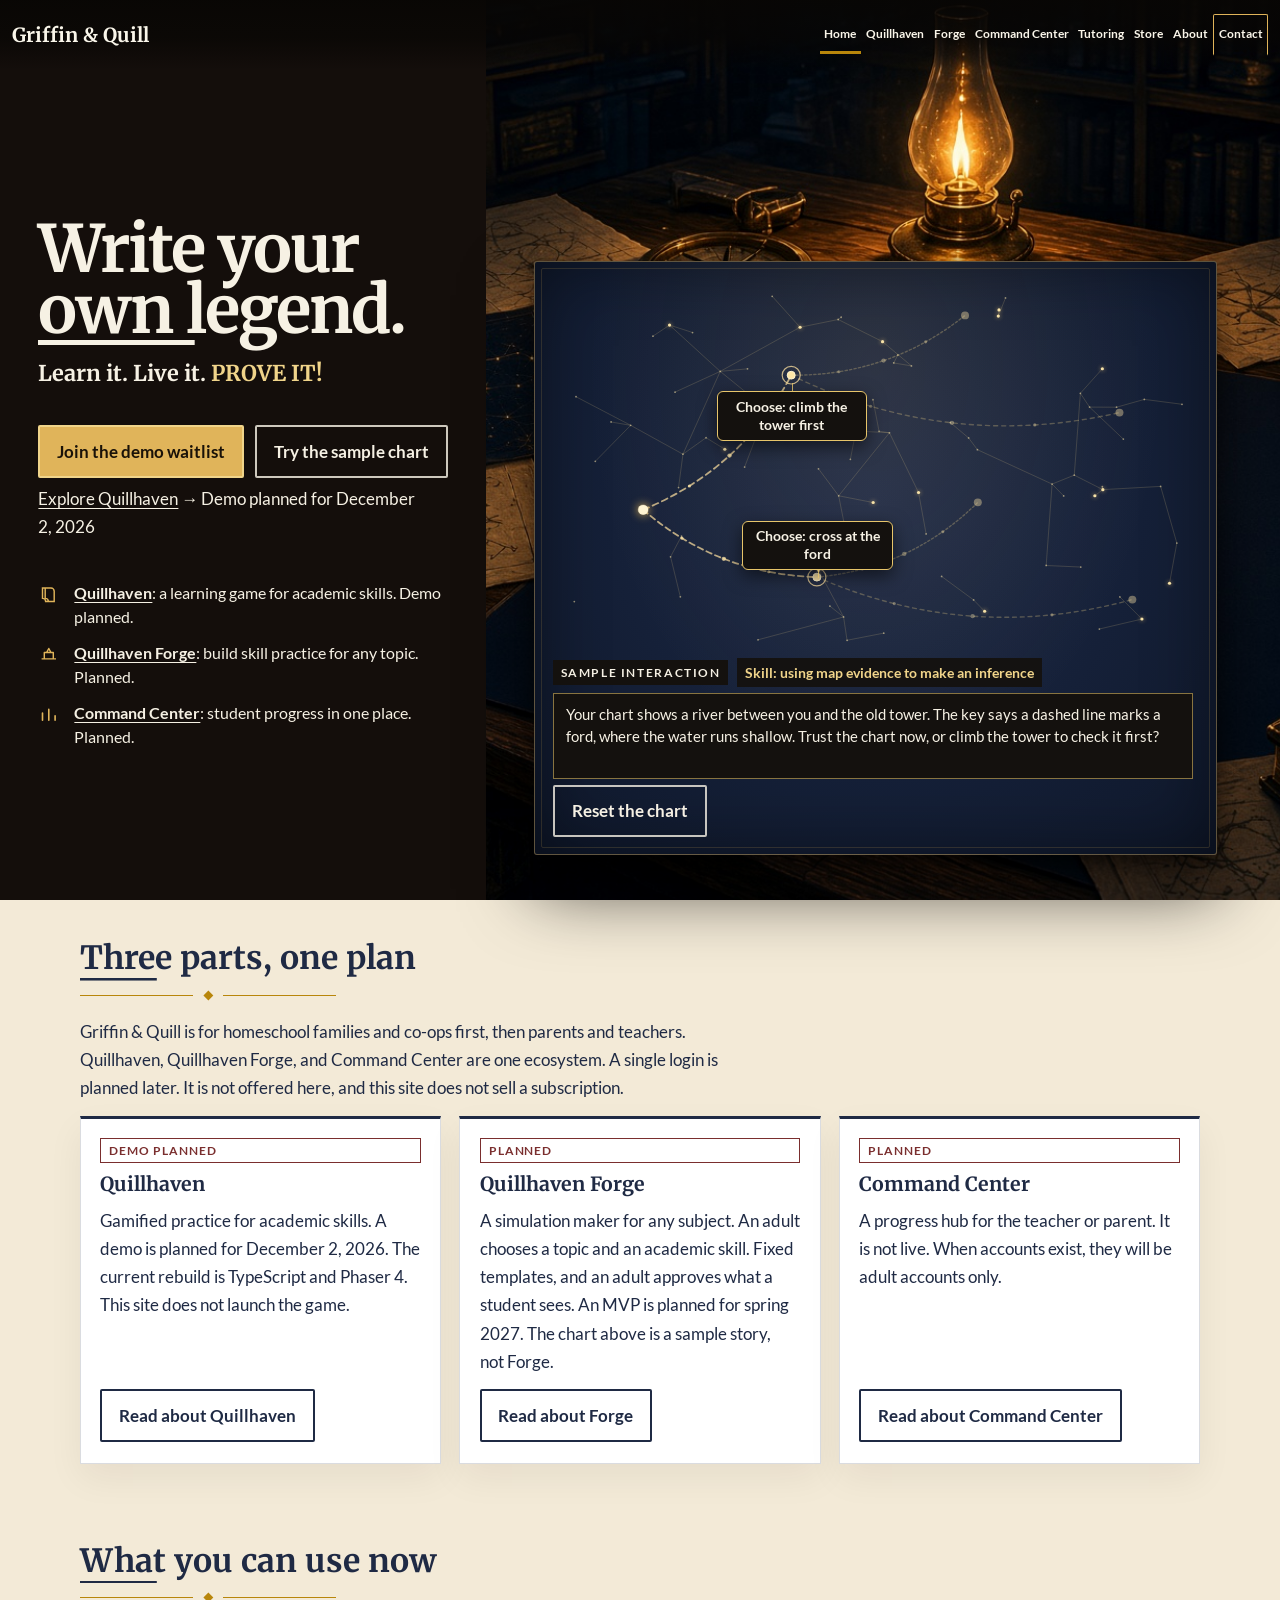
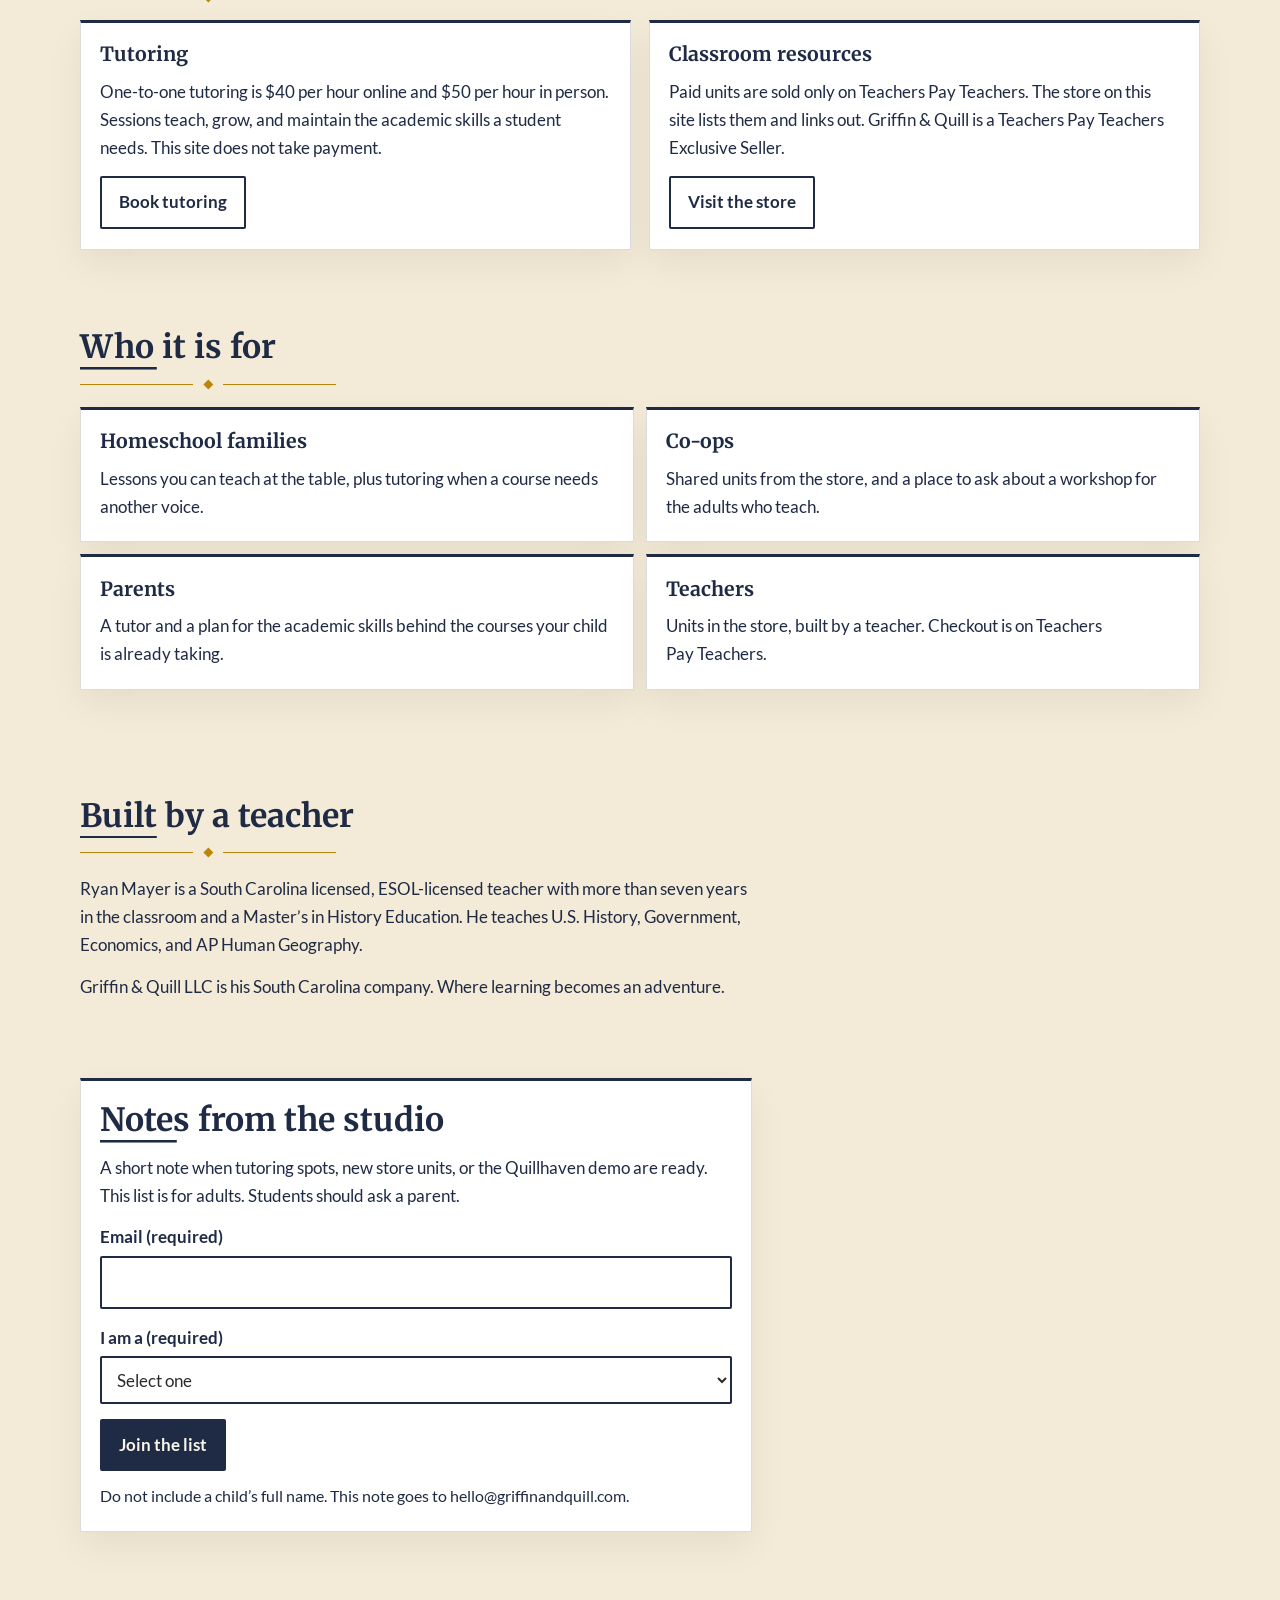
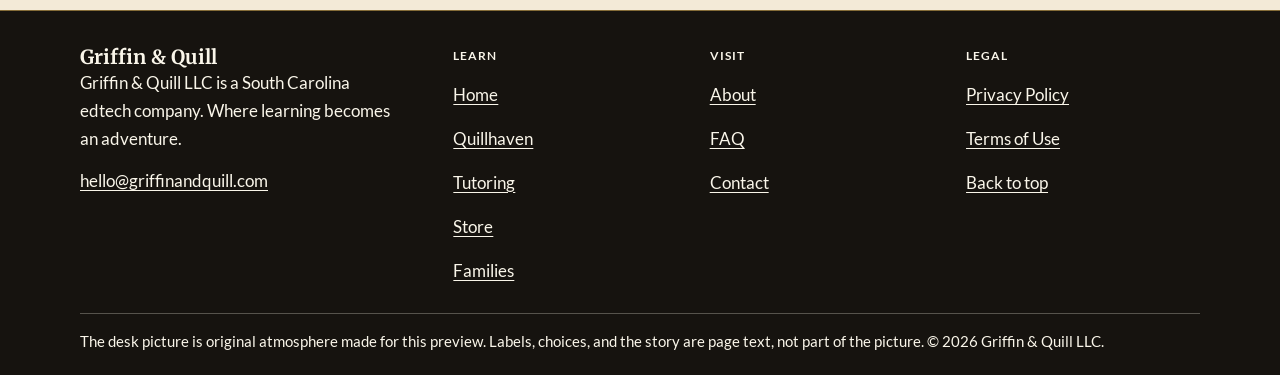
==== commit e20a5781: "Home actions: waitlist first, then the sample, then Quillhaven Replace the vague "Start exploring" (" ====
--- a/index.html
+++ b/index.html
@@ -62,7 +62,11 @@
       <div class="worktable-copy">
         <h1 id="legend-title">Write your<br> own legend.</h1>
         <p class="legend-tag">Learn it. Live it. <strong>PROVE IT!</strong></p>
-        <p><a class="btn btn-gold" href="#story-chart">Start exploring</a></p>
+        <div class="hero-actions">
+          <a class="btn btn-gold" href="worlds.html#waitlist">Join the demo waitlist</a>
+          <a class="btn btn-ghost" href="#story-chart">Try the sample chart</a>
+        </div>
+        <p class="hero-more"><a href="worlds.html">Explore Quillhaven</a> <span aria-hidden="true">→</span> <span class="hero-more-note">Demo planned for December 2, 2026</span></p>
         <ul class="legend-points">
           <li>
             <svg class="legend-icon" viewBox="0 0 24 24" aria-hidden="true" focusable="false"><path d="M5 4.5h9.5A3.5 3.5 0 0 1 18 8v11.5H8.5A3.5 3.5 0 0 0 5 16V4.5Z" fill="none" stroke="currentColor" stroke-width="1.6"/><path d="M8 4.5V16a3.5 3.5 0 0 1 3.5 3.5" fill="none" stroke="currentColor" stroke-width="1.6"/></svg>
--- a/css/styles.css
+++ b/css/styles.css
@@ -3301,3 +3301,75 @@
 @media (min-width: 1001px) {
   .chart-story { min-height: calc(1.45em * 3 + 1.2rem); }
 }
+
+/* The chart is its own sheet on the table. The desk photo crops differently
+   at every window size, so the chart no longer relies on lining up with the
+   dark paper in the picture. */
+
+@media (min-width: 1001px) {
+  .chart-sheet {
+    left: 6%;
+    top: 29%;
+    width: 86%;
+    height: auto;
+    bottom: 5%;
+    padding: 1rem 1.15rem 1.05rem;
+    border: 1px solid rgba(224, 180, 90, 0.38);
+    border-radius: 3px;
+    background:
+      radial-gradient(ellipse at 50% 18%, rgba(224, 180, 90, 0.1), transparent 60%),
+      radial-gradient(ellipse at 50% 40%, #1e2b4a 0%, #152038 55%, #0f182b 100%);
+    box-shadow:
+      0 34px 70px rgba(0, 0, 0, 0.7),
+      0 8px 18px rgba(0, 0, 0, 0.45),
+      inset 0 0 70px rgba(0, 0, 0, 0.45);
+  }
+
+  .chart-sheet::before {
+    content: "";
+    position: absolute;
+    inset: 6px;
+    border: 1px solid rgba(224, 180, 90, 0.16);
+    border-radius: 2px;
+    pointer-events: none;
+  }
+
+  .chart-stage { min-height: 13rem; }
+}
+
+@media (min-width: 1001px) and (max-height: 760px) {
+  .chart-sheet { top: 22%; bottom: 3%; }
+
+/* Home hero actions: waitlist first, then the sample, then Quillhaven. */
+
+.hero-actions {
+  display: flex;
+  flex-wrap: wrap;
+  gap: 0.7rem;
+  margin: 0 0 0.9rem;
+}
+
+.hero-actions .btn { min-width: 0; }
+
+.worktable-copy a.btn-ghost,
+.worktable-copy a.btn-ghost:visited { color: #f6f1e4; }
+
+.worktable-copy a.btn-ghost:hover { color: #1a1208; }
+
+.hero-more {
+  margin: 0;
+  color: #f6f1e4;
+  font-size: 1rem;
+}
+
+.hero-more a { font-weight: 700; }
+
+.hero-more-note {
+  display: block;
+  color: #ddd3bf;
+  font-size: 1rem;
+}
+
+@media (max-width: 480px) {
+  .hero-actions .btn { width: 100%; }
+}
